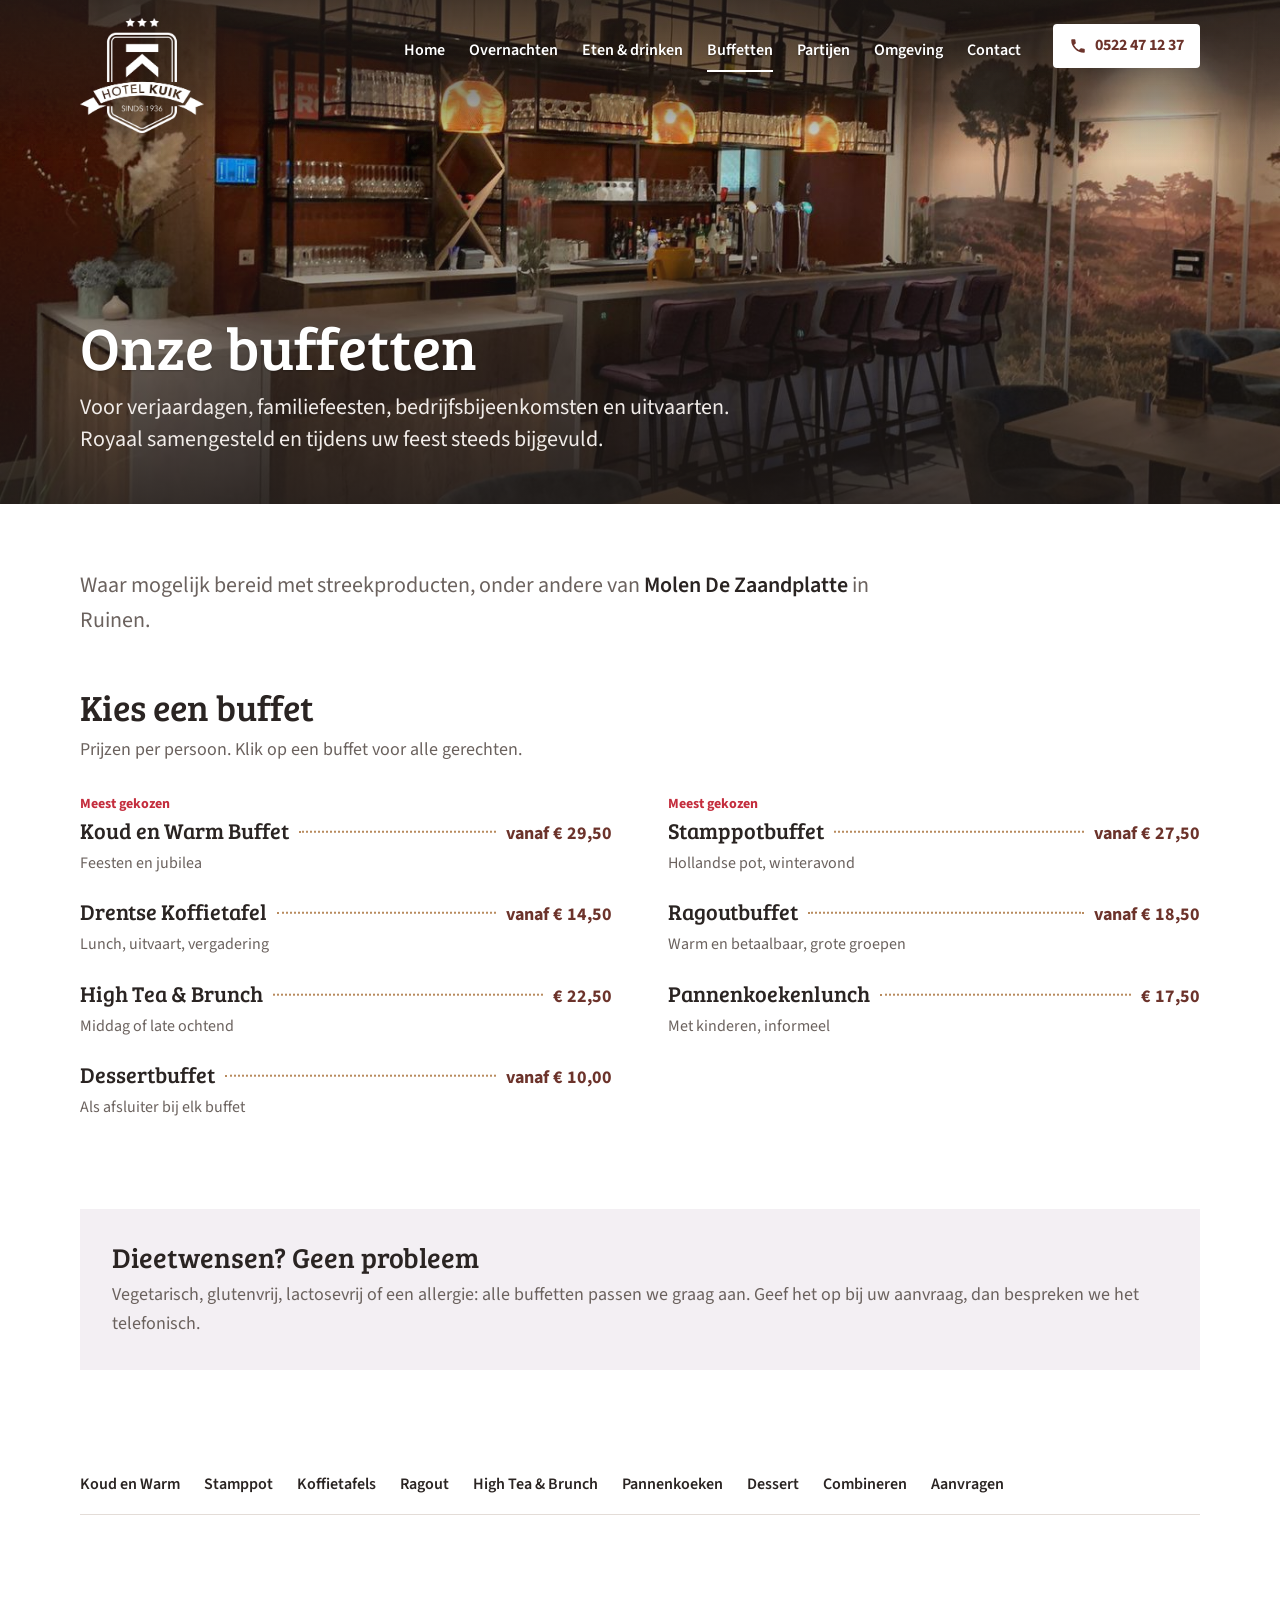
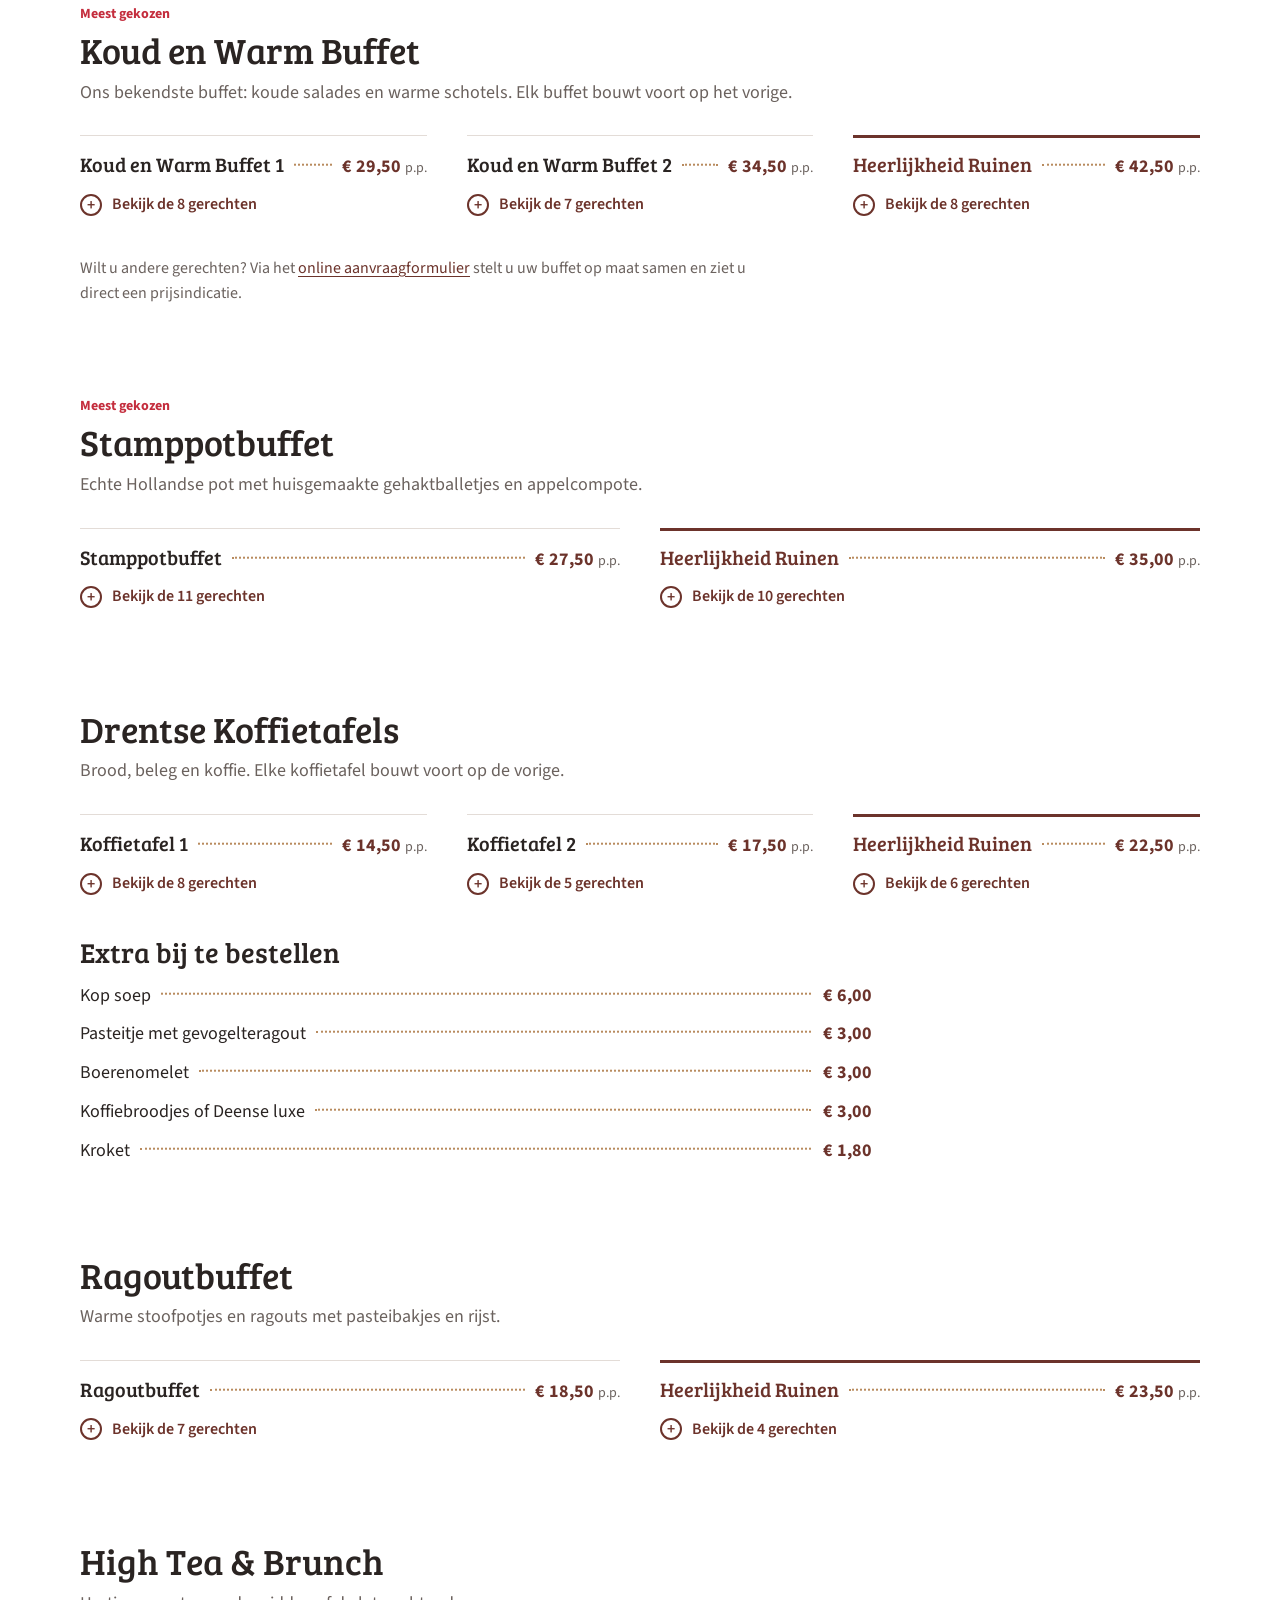
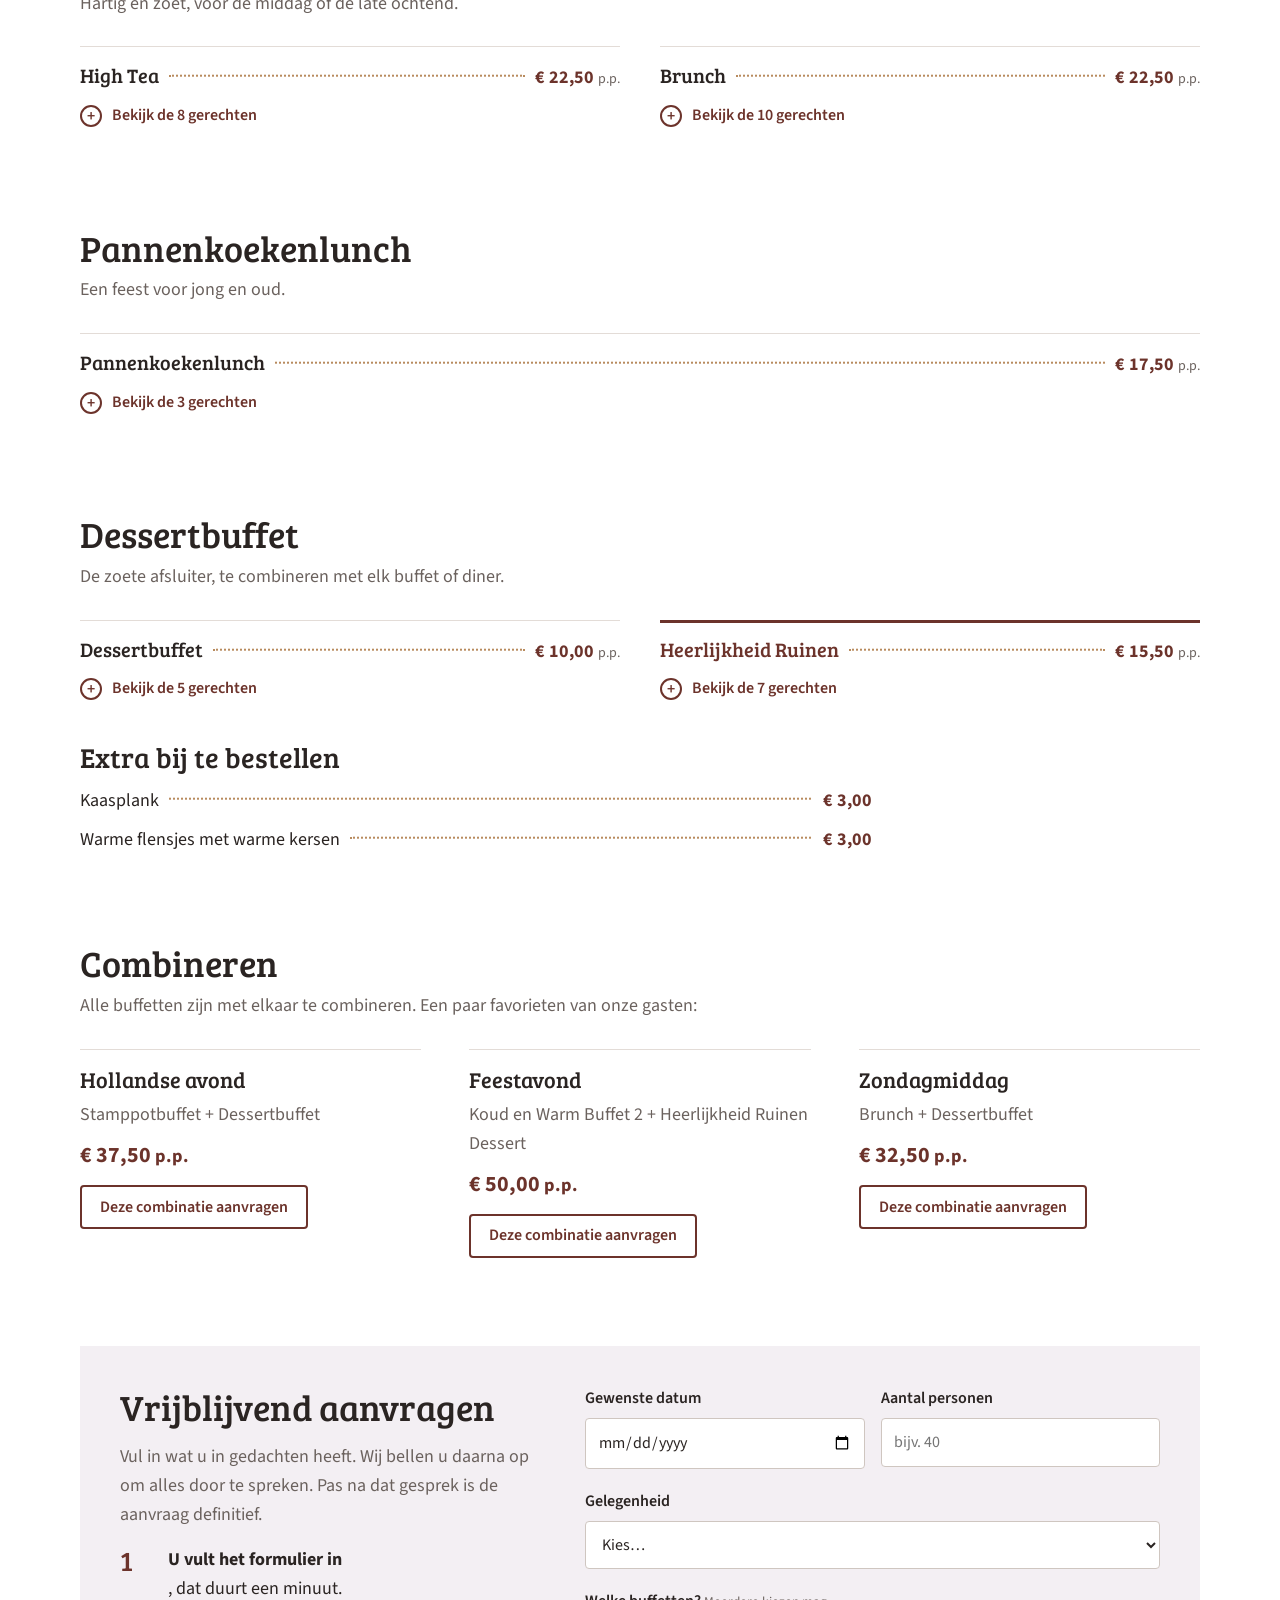
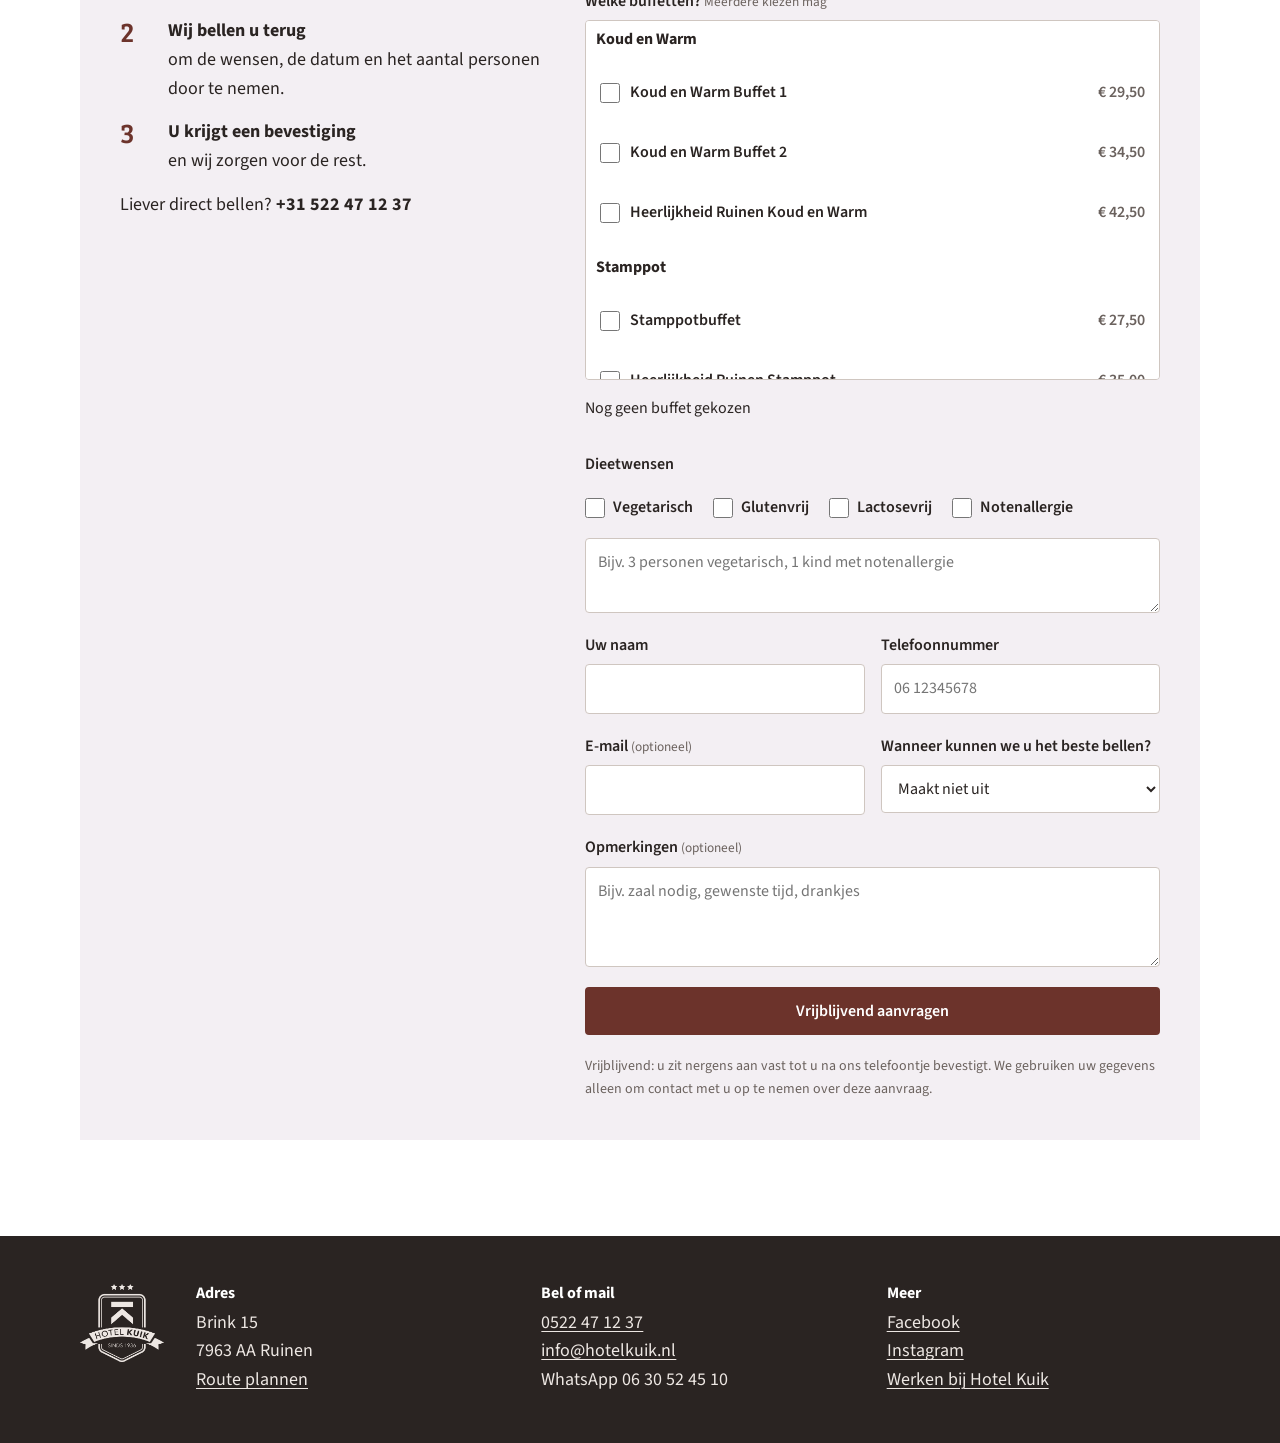
==== buffetten/index.html @ b6db39bc "Kop over de foto: groot wit logo, wit menu en duidelijke belknop Co-Authored-By: Claude Opus 5.5 <no" ====
<!doctype html>
<html lang="nl">
<head>
<meta charset="utf-8">
<meta name="viewport" content="width=device-width, initial-scale=1, viewport-fit=cover">
<title>Buffetten | Hotel Kuik Ruinen</title>
<meta name="description" content="Koud en warm buffet, stamppot, Drentse koffietafels, high tea en meer. Vrijblijvend aanvragen bij Hotel Kuik in Ruinen.">
<link rel="canonical" href="https://www.hotelkuik.nl/buffetten/">
<meta property="og:type" content="website">
<meta property="og:title" content="Buffetten | Hotel Kuik Ruinen">
<meta property="og:description" content="Koud en warm buffet, stamppot, Drentse koffietafels, high tea en meer. Vrijblijvend aanvragen bij Hotel Kuik in Ruinen.">
<meta property="og:url" content="https://www.hotelkuik.nl/buffetten/">
<meta property="og:image" content="https://www.hotelkuik.nl/assets/img/restaurant.jpg">
<link rel="icon" type="image/png" href="../assets/img/icoon.png">
<link rel="preload" href="../assets/fonts/source-sans-400.woff2" as="font" type="font/woff2" crossorigin>
<link rel="stylesheet" href="../assets/basis.css?v=6">
<link rel="stylesheet" href="../assets/site.css?v=6">
<script src="../assets/site.js?v=6" defer></script>
</head>
<body>
<header class="site"><div class="binnen">
  <a class="site-merk" href="../" aria-label="Hotel Kuik, naar de homepage"><span class="site-logo" role="img" aria-label="Hotel Kuik, sinds 1936"></span></a>
  <nav aria-label="Hoofdmenu"><a href="../">Home</a><a href="../overnachten/">Overnachten</a><a href="../eten-drinken/">Eten &amp; drinken</a><a href="../buffetten/" aria-current="page">Buffetten</a><a href="../partijen-vergaderen/">Partijen</a><a href="../omgeving/">Omgeving</a><a href="../contact/">Contact</a></nav>
  <a class="site-tel" href="tel:+31522471237" aria-label="Bel ons: 0522 47 12 37"><svg viewBox="0 0 24 24" aria-hidden="true"><path d="M6.6 10.8a15.2 15.2 0 0 0 6.6 6.6l2.2-2.2c.3-.3.7-.4 1-.2 1.1.4 2.3.6 3.6.6.6 0 1 .4 1 1V20c0 .6-.4 1-1 1A17 17 0 0 1 3 4c0-.6.4-1 1-1h3.5c.6 0 1 .4 1 1 0 1.3.2 2.5.6 3.6.1.3 0 .7-.2 1z"/></svg><span class="nr">0522 47 12 37</span></a>
</div></header>
<main>
<section class="held"><img class="held-media" src="../assets/img/bar.jpg" alt="De bar en zaal met koperen lampen en heidebehang" width="1400" height="1050" style="object-position:center 55%" fetchpriority="high"><div class="binnen held-tekst"><h1>Onze buffetten</h1><p>Voor verjaardagen, familiefeesten, bedrijfsbijeenkomsten en uitvaarten. Royaal samengesteld en tijdens uw feest steeds bijgevuld.</p></div></section>
<div class="binnen pagina">
<p class="vooraf">Waar mogelijk bereid met streekproducten, onder andere van <b>Molen De Zaandplatte</b> in Ruinen.</p><section class="soort" aria-labelledby="kies"><div class="soort-head"><h2 id="kies">Kies een buffet</h2><p>Prijzen per persoon. Klik op een buffet voor alle gerechten.</p></div><ul class="prijslijst twee"><li><a class="regel" href="#koud-warm"><span class="regel-tag">Meest gekozen</span><span class="regel-naam">Koud en Warm Buffet</span><span class="regel-stip"></span><span class="regel-prijs">vanaf € 29,50</span><span class="regel-oms">Feesten en jubilea</span></a></li><li><a class="regel" href="#stamppot"><span class="regel-tag">Meest gekozen</span><span class="regel-naam">Stamppotbuffet</span><span class="regel-stip"></span><span class="regel-prijs">vanaf € 27,50</span><span class="regel-oms">Hollandse pot, winteravond</span></a></li><li><a class="regel" href="#koffietafels"><span class="regel-naam">Drentse Koffietafel</span><span class="regel-stip"></span><span class="regel-prijs">vanaf € 14,50</span><span class="regel-oms">Lunch, uitvaart, vergadering</span></a></li><li><a class="regel" href="#ragout"><span class="regel-naam">Ragoutbuffet</span><span class="regel-stip"></span><span class="regel-prijs">vanaf € 18,50</span><span class="regel-oms">Warm en betaalbaar, grote groepen</span></a></li><li><a class="regel" href="#hightea"><span class="regel-naam">High Tea &amp; Brunch</span><span class="regel-stip"></span><span class="regel-prijs">€ 22,50</span><span class="regel-oms">Middag of late ochtend</span></a></li><li><a class="regel" href="#pannenkoeken"><span class="regel-naam">Pannenkoekenlunch</span><span class="regel-stip"></span><span class="regel-prijs">€ 17,50</span><span class="regel-oms">Met kinderen, informeel</span></a></li><li><a class="regel" href="#dessert"><span class="regel-naam">Dessertbuffet</span><span class="regel-stip"></span><span class="regel-prijs">vanaf € 10,00</span><span class="regel-oms">Als afsluiter bij elk buffet</span></a></li></ul></section>

  <aside class="dieet" aria-labelledby="dieet-t">
    <div><h2 id="dieet-t">Dieetwensen? Geen probleem</h2><p>Vegetarisch, glutenvrij, lactosevrij of een allergie: alle buffetten passen we graag aan. Geef het op bij uw aanvraag, dan bespreken we het telefonisch.</p></div>
  </aside>

  <nav class="balk" aria-label="Buffetsoorten">
    <ul>
      <li><a href="#koud-warm">Koud en Warm</a></li>
      <li><a href="#stamppot">Stamppot</a></li>
      <li><a href="#koffietafels">Koffietafels</a></li>
      <li><a href="#ragout">Ragout</a></li>
      <li><a href="#hightea">High Tea &amp; Brunch</a></li>
      <li><a href="#pannenkoeken">Pannenkoeken</a></li>
      <li><a href="#dessert">Dessert</a></li>
      <li><a href="#combinaties">Combineren</a></li>
      <li><a href="#aanvragen">Aanvragen</a></li>
    </ul>
  </nav>

  <section class="soort" id="koud-warm">
    <div class="soort-head"><div class="titel"><h2>Koud en Warm Buffet</h2><span class="populair-label">Meest gekozen</span></div><p>Ons bekendste buffet: koude salades en warme schotels. Elk buffet bouwt voort op het vorige.</p></div>
    <div class="varianten">
      <article class="kaart">
        <div class="prijsband"><h3>Koud en Warm Buffet 1</h3><div class="prijs">€ 29,50<small>p.p.</small></div></div>
        <details class="inhoud"><summary><span>Bekijk de 8 gerechten</span></summary><div class="lijst">
          <div class="groep"><span>Koud</span><ul><li>Huzarensalade met gevuld ei, tomaat, komkommer en garnituren</li><li>Gemengde salade met tomaat en komkommer</li><li>Stokbrood met kruiden- en roomboter</li></ul></div>
          <div class="groep"><span>Warm</span><ul><li>Boontjes met uitgebakken spekjes</li><li>Getrancheerde beenham met honing-mosterdsaus</li><li>Aardappels in room, gegratineerd met kaas</li><li>Gebraden kippendij met pindasaus en kroepoek</li><li>Frites</li></ul></div>
        </div></details>
      </article>
      <article class="kaart">
        <div class="prijsband"><h3>Koud en Warm Buffet 2</h3><div class="prijs">€ 34,50<small>p.p.</small></div></div>
        <details class="inhoud"><summary><span>Bekijk de 7 gerechten</span></summary><div class="lijst"><span class="plus">Buffet 1 +</span>
          <div class="groep"><span>Koud</span><ul><li>Zalmsalade met gerookte zalm</li><li>Ardennerham met galia- en watermeloen</li><li>Pastasalade met gerookte kip</li></ul></div>
          <div class="groep"><span>Warm</span><ul><li>Nasi: rijst met ui, paprika, ketjap en oosterse specerijen</li><li>Gemarineerde varkensribbetjes</li><li>Broccoliroosjes met hollandaisesaus</li><li>Varkenshaasmedaillons in roomsaus</li></ul></div>
        </div></details>
      </article>
      <article class="kaart top">
        <div class="prijsband"><h3>Heerlijkheid Ruinen</h3><div class="prijs">€ 42,50<small>p.p.</small></div></div>
        <details class="inhoud"><summary><span>Bekijk de 8 gerechten</span></summary><div class="lijst"><span class="plus">Buffet 1 en 2 +</span>
          <div class="groep"><span>Koud</span><ul><li>Carpaccio met truffelmayonaise, rucola, nootjes en Grana Padano</li><li>Haring met gesnipperde uitjes</li><li>Aardappelsalade met verse bieslook</li><li>Diverse soorten gerookte vis</li></ul></div>
          <div class="groep"><span>Warm</span><ul><li>Gegratineerd witlof met ham en kaas</li><li>Zeevruchten in beurre blanc</li><li>Pulled pork met barbecuesaus</li><li>Stoofpotje rundvlees met honing-tijmsaus</li></ul></div>
        </div></details>
      </article>
    </div>
    <p class="note">Wilt u andere gerechten? Via het <a href="https://form.jotform.com/253505300199049">online aanvraagformulier</a> stelt u uw buffet op maat samen en ziet u direct een prijsindicatie.</p>
  </section>

  <section class="soort" id="stamppot">
    <div class="soort-head"><div class="titel"><h2>Stamppotbuffet</h2><span class="populair-label">Meest gekozen</span></div><p>Echte Hollandse pot met huisgemaakte gehaktballetjes en appelcompote.</p></div>
    <div class="varianten">
      <article class="kaart">
        <div class="prijsband"><h3>Stamppotbuffet</h3><div class="prijs">€ 27,50<small>p.p.</small></div></div>
        <details class="inhoud"><summary><span>Bekijk de 11 gerechten</span></summary><div class="lijst"><ul><li>Boerenkoolstamppot</li><li>Zuurkoolstamppot</li><li>Hutspot van wortel, ui en aardappel</li><li>Uitgebakken spekjes</li><li>Gekookte verse worst en rookworst</li><li>Huisgemaakte gehaktballetjes</li><li>Gebakken speklapjes</li><li>Frisse gemengde salade</li><li>Huisgemaakte appelcompote</li><li>Grove en milde mosterd, piccalilly</li><li>Amsterdamse uitjes en augurk</li></ul></div></details>
      </article>
      <article class="kaart top">
        <div class="prijsband"><h3>Heerlijkheid Ruinen</h3><div class="prijs">€ 35,00<small>p.p.</small></div></div>
        <details class="inhoud"><summary><span>Bekijk de 10 gerechten</span></summary><div class="lijst"><span class="plus">Stamppotbuffet +</span>
          <div class="groep"><span>Vooraf</span><ul><li>Rozijnen op brandewijn</li></ul></div>
          <div class="groep"><span>Hoofdgerecht</span><ul><li>Stamppot rauwe andijvie</li><li>Bruine bonen met stroop</li><li>Hachee met rode kool en appeltjes</li><li>Aardappelpuree</li><li>Stoofperen</li></ul></div>
          <div class="groep"><span>Na</span><ul><li>Proemenkreuze</li><li>Warme griesmeel met bessensapsaus</li><li>Poffertjes met ijs</li><li>Gevulde warme flensjes</li></ul></div>
        </div></details>
      </article>
    </div>
  </section>

  <section class="soort" id="koffietafels">
    <div class="soort-head"><h2>Drentse Koffietafels</h2><p>Brood, beleg en koffie. Elke koffietafel bouwt voort op de vorige.</p></div>
    <div class="varianten">
      <article class="kaart">
        <div class="prijsband"><h3>Koffietafel 1</h3><div class="prijs">€ 14,50<small>p.p.</small></div></div>
        <details class="inhoud"><summary><span>Bekijk de 8 gerechten</span></summary><div class="lijst"><ul><li>Zachte witte- en tarwebolletjes</li><li>Wit- en tarwebrood</li><li>Beschuit</li><li>Goudse kaas</li><li>2 soorten vleeswaren</li><li>Honing, jam en hagelslag</li><li>Roomboter</li><li>Koffie, thee, melk of karnemelk</li></ul></div></details>
      </article>
      <article class="kaart">
        <div class="prijsband"><h3>Koffietafel 2</h3><div class="prijs">€ 17,50<small>p.p.</small></div></div>
        <details class="inhoud"><summary><span>Bekijk de 5 gerechten</span></summary><div class="lijst"><span class="plus">Koffietafel 1 +</span><ul><li>Soep van het huis</li><li>Suiker- en krentenbrood</li><li>Komijnekaas</li><li>1 soort vleeswaar extra</li><li>Crackers</li></ul></div></details>
      </article>
      <article class="kaart top">
        <div class="prijsband"><h3>Heerlijkheid Ruinen</h3><div class="prijs">€ 22,50<small>p.p.</small></div></div>
        <details class="inhoud"><summary><span>Bekijk de 6 gerechten</span></summary><div class="lijst"><span class="plus">Koffietafel 1 en 2 +</span><ul><li>Pasteitje met champignonragout</li><li>Maïs-, dubbelgrof- en waldkornbrood</li><li>Huzarensalade</li><li>Roggebrood</li><li>Fruitsalade</li><li>1 soort vleeswaar extra</li></ul></div></details>
      </article>
    </div>
    <div class="extra"><h3>Extra bij te bestellen</h3><dl><dt>Kop soep</dt><dd>€ 6,00</dd><dt>Pasteitje met gevogelteragout</dt><dd>€ 3,00</dd><dt>Boerenomelet</dt><dd>€ 3,00</dd><dt>Koffiebroodjes of Deense luxe</dt><dd>€ 3,00</dd><dt>Kroket</dt><dd>€ 1,80</dd></dl></div>
  </section>

  <section class="soort" id="ragout">
    <div class="soort-head"><h2>Ragoutbuffet</h2><p>Warme stoofpotjes en ragouts met pasteibakjes en rijst.</p></div>
    <div class="varianten">
      <article class="kaart">
        <div class="prijsband"><h3>Ragoutbuffet</h3><div class="prijs">€ 18,50<small>p.p.</small></div></div>
        <details class="inhoud"><summary><span>Bekijk de 7 gerechten</span></summary><div class="lijst"><ul><li>Gemengde salade</li><li>Stokbrood met kruiden- en roomboter</li><li>Stoofpotje rundvlees met roomsaus</li><li>Kip-kerrieragout</li><li>Paddenstoelenragout</li><li>Pasteibakjes</li><li>Gebakken rijst (nasi)</li></ul></div></details>
      </article>
      <article class="kaart top">
        <div class="prijsband"><h3>Heerlijkheid Ruinen</h3><div class="prijs">€ 23,50<small>p.p.</small></div></div>
        <details class="inhoud"><summary><span>Bekijk de 4 gerechten</span></summary><div class="lijst"><span class="plus">Ragoutbuffet +</span><ul><li>Huzarensalade met garnituren</li><li>Stoofschotel van rundvlees</li><li>Ragout van diverse vissoorten</li><li>Keuze uit pandanrijst of nasi</li></ul></div></details>
      </article>
    </div>
  </section>

  <section class="soort" id="hightea">
    <div class="soort-head"><h2>High Tea &amp; Brunch</h2><p>Hartig en zoet, voor de middag of de late ochtend.</p></div>
    <div class="varianten">
      <article class="kaart">
        <div class="prijsband"><h3>High Tea</h3><div class="prijs">€ 22,50<small>p.p.</small></div></div>
        <details class="inhoud"><summary><span>Bekijk de 8 gerechten</span></summary><div class="lijst"><ul><li>Diverse soorten thee</li><li>Sandwich gerookte zalm met mierikswortelcrème</li><li>Sandwich eiersalade en komkommer</li><li>Groentequiche</li><li>Bacon en gebakken ei met stokbrood</li><li>Scones met aardbeienjam en double cream</li><li>Bonbons, brownies en muffins</li><li>Koekjes en diverse soorten taart</li></ul></div></details>
      </article>
      <article class="kaart">
        <div class="prijsband"><h3>Brunch</h3><div class="prijs">€ 22,50<small>p.p.</small></div></div>
        <details class="inhoud"><summary><span>Bekijk de 10 gerechten</span></summary><div class="lijst"><ul><li>Runer soep: groentesoep met balletjes</li><li>Tonijnsalade</li><li>Eiersalade met bieslook</li><li>Meloen met Ardennerham</li><li>Kaasplank met stokbrood, selderij en noten</li><li>Vegetarische quiche</li><li>Witlofsalade met perendressing</li><li>Ciabatta met tomatentapenade</li><li>Flensjes met geflambeerde kersen</li><li>Vruchtentaart</li></ul></div></details>
      </article>
    </div>
  </section>

  <section class="soort" id="pannenkoeken">
    <div class="soort-head"><h2>Pannenkoekenlunch</h2><p>Een feest voor jong en oud.</p></div>
    <div class="varianten">
      <article class="kaart">
        <div class="prijsband"><h3>Pannenkoekenlunch</h3><div class="prijs">€ 17,50<small>p.p.</small></div></div>
        <details class="inhoud"><summary><span>Bekijk de 3 gerechten</span></summary><div class="lijst"><ul><li>Kop soep van het huis</li><li>6 dunne flensjes met roomboter, jam, bruine suiker en stroop</li><li>Coupe ijs met vruchtjes, saus en slagroom</li></ul></div></details>
      </article>
    </div>
  </section>

  <section class="soort" id="dessert">
    <div class="soort-head"><h2>Dessertbuffet</h2><p>De zoete afsluiter, te combineren met elk buffet of diner.</p></div>
    <div class="varianten">
      <article class="kaart">
        <div class="prijsband"><h3>Dessertbuffet</h3><div class="prijs">€ 10,00<small>p.p.</small></div></div>
        <details class="inhoud"><summary><span>Bekijk de 5 gerechten</span></summary><div class="lijst"><ul><li>Diverse soorten bavarois</li><li>2 soorten ijs</li><li>Chocolademousse</li><li>Verse fruitsalade</li><li>Warme chocoladesaus</li></ul></div></details>
      </article>
      <article class="kaart top">
        <div class="prijsband"><h3>Heerlijkheid Ruinen</h3><div class="prijs">€ 15,50<small>p.p.</small></div></div>
        <details class="inhoud"><summary><span>Bekijk de 7 gerechten</span></summary><div class="lijst"><span class="plus">Dessertbuffet +</span><ul><li>Extra soorten bavarois</li><li>1 soort ijs extra</li><li>Wittechocolademousse</li><li>Vruchtentaartjes</li><li>Brownie met karamelsaus</li><li>Tiramisu</li><li>Crème vanille</li></ul></div></details>
      </article>
    </div>
    <div class="extra"><h3>Extra bij te bestellen</h3><dl><dt>Kaasplank</dt><dd>€ 3,00</dd><dt>Warme flensjes met warme kersen</dt><dd>€ 3,00</dd></dl></div>
  </section>

  <section class="soort" id="combinaties">
    <div class="soort-head"><h2>Combineren</h2><p>Alle buffetten zijn met elkaar te combineren. Een paar favorieten van onze gasten:</p></div>
    <div class="combis"><article class="combi"><h3>Hollandse avond</h3><p>Stamppotbuffet + Dessertbuffet</p><div class="combi-prijs">€ 37,50 <small>p.p.</small></div><a class="kies-knop" href="#aanvragen" data-kies="st d">Deze combinatie aanvragen</a></article><article class="combi"><h3>Feestavond</h3><p>Koud en Warm Buffet 2 + Heerlijkheid Ruinen Dessert</p><div class="combi-prijs">€ 50,00 <small>p.p.</small></div><a class="kies-knop" href="#aanvragen" data-kies="kw2 dr">Deze combinatie aanvragen</a></article><article class="combi"><h3>Zondagmiddag</h3><p>Brunch + Dessertbuffet</p><div class="combi-prijs">€ 32,50 <small>p.p.</small></div><a class="kies-knop" href="#aanvragen" data-kies="br d">Deze combinatie aanvragen</a></article></div>
  </section>

  <section class="aanvraag-blok soort" id="aanvragen" aria-labelledby="aanvr">
    <div class="aanvraag-kop">
      <h2 id="aanvr">Vrijblijvend aanvragen</h2>
      <p>Vul in wat u in gedachten heeft. Wij bellen u daarna op om alles door te spreken. Pas na dat gesprek is de aanvraag definitief.</p>
      <ol class="stappen"><li><span><b>U vult het formulier in</b>, dat duurt een minuut.</span></li><li><span><b>Wij bellen u terug</b> om de wensen, de datum en het aantal personen door te nemen.</span></li><li><span><b>U krijgt een bevestiging</b> en wij zorgen voor de rest.</span></li></ol>
      <p class="contact">Liever direct bellen? <span>+31 522 47 12 37</span></p>
    </div>

    <form id="aanvraag-form" class="formulier" action="../verstuur.php" method="post" novalidate>
      <div class="hp" aria-hidden="true"><label for="f-website">Laat dit veld leeg</label><input type="text" id="f-website" name="website" tabindex="-1" autocomplete="off"></div>
      <div class="veld-rij">
        <div class="veld"><label for="f-datum">Gewenste datum</label><input type="date" id="f-datum" name="datum" required></div>
        <div class="veld"><label for="f-personen">Aantal personen</label><input type="number" id="f-personen" name="personen" min="1" max="500" inputmode="numeric" placeholder="bijv. 40" required></div>
      </div>
      <div class="veld"><label for="f-gelegenheid">Gelegenheid</label>
        <select id="f-gelegenheid" name="gelegenheid"><option value="">Kies…</option><option>Verjaardag</option><option>Familiefeest</option><option>Jubileum</option><option>Bedrijfsbijeenkomst</option><option>Uitvaart</option><option>Anders</option></select></div>

      <div class="veld"><span class="label">Welke buffetten? <small>Meerdere kiezen mag</small></span>
        <div class="opties"><fieldset class="optgroep"><legend>Koud en Warm</legend><label class="opt"><input type="checkbox" name="buffet" id="b-kw1" value="kw1" data-prijs="29.5" data-naam="Koud en Warm Buffet 1"><span class="opt-naam">Koud en Warm Buffet 1</span><span class="opt-prijs">€ 29,50</span></label><label class="opt"><input type="checkbox" name="buffet" id="b-kw2" value="kw2" data-prijs="34.5" data-naam="Koud en Warm Buffet 2"><span class="opt-naam">Koud en Warm Buffet 2</span><span class="opt-prijs">€ 34,50</span></label><label class="opt"><input type="checkbox" name="buffet" id="b-kwr" value="kwr" data-prijs="42.5" data-naam="Heerlijkheid Ruinen Koud en Warm"><span class="opt-naam">Heerlijkheid Ruinen Koud en Warm</span><span class="opt-prijs">€ 42,50</span></label></fieldset><fieldset class="optgroep"><legend>Stamppot</legend><label class="opt"><input type="checkbox" name="buffet" id="b-st" value="st" data-prijs="27.5" data-naam="Stamppotbuffet"><span class="opt-naam">Stamppotbuffet</span><span class="opt-prijs">€ 27,50</span></label><label class="opt"><input type="checkbox" name="buffet" id="b-str" value="str" data-prijs="35.0" data-naam="Heerlijkheid Ruinen Stamppot"><span class="opt-naam">Heerlijkheid Ruinen Stamppot</span><span class="opt-prijs">€ 35,00</span></label></fieldset><fieldset class="optgroep"><legend>Koffietafels</legend><label class="opt"><input type="checkbox" name="buffet" id="b-k1" value="k1" data-prijs="14.5" data-naam="Koffietafel 1"><span class="opt-naam">Koffietafel 1</span><span class="opt-prijs">€ 14,50</span></label><label class="opt"><input type="checkbox" name="buffet" id="b-k2" value="k2" data-prijs="17.5" data-naam="Koffietafel 2"><span class="opt-naam">Koffietafel 2</span><span class="opt-prijs">€ 17,50</span></label><label class="opt"><input type="checkbox" name="buffet" id="b-kr" value="kr" data-prijs="22.5" data-naam="Heerlijkheid Ruinen Koffietafel"><span class="opt-naam">Heerlijkheid Ruinen Koffietafel</span><span class="opt-prijs">€ 22,50</span></label></fieldset><fieldset class="optgroep"><legend>Ragout</legend><label class="opt"><input type="checkbox" name="buffet" id="b-r" value="r" data-prijs="18.5" data-naam="Ragoutbuffet"><span class="opt-naam">Ragoutbuffet</span><span class="opt-prijs">€ 18,50</span></label><label class="opt"><input type="checkbox" name="buffet" id="b-rr" value="rr" data-prijs="23.5" data-naam="Heerlijkheid Ruinen Ragout"><span class="opt-naam">Heerlijkheid Ruinen Ragout</span><span class="opt-prijs">€ 23,50</span></label></fieldset><fieldset class="optgroep"><legend>High Tea & Brunch</legend><label class="opt"><input type="checkbox" name="buffet" id="b-ht" value="ht" data-prijs="22.5" data-naam="High Tea"><span class="opt-naam">High Tea</span><span class="opt-prijs">€ 22,50</span></label><label class="opt"><input type="checkbox" name="buffet" id="b-br" value="br" data-prijs="22.5" data-naam="Brunch"><span class="opt-naam">Brunch</span><span class="opt-prijs">€ 22,50</span></label></fieldset><fieldset class="optgroep"><legend>Pannenkoeken</legend><label class="opt"><input type="checkbox" name="buffet" id="b-p" value="p" data-prijs="17.5" data-naam="Pannenkoekenlunch"><span class="opt-naam">Pannenkoekenlunch</span><span class="opt-prijs">€ 17,50</span></label></fieldset><fieldset class="optgroep"><legend>Dessert</legend><label class="opt"><input type="checkbox" name="buffet" id="b-d" value="d" data-prijs="10.0" data-naam="Dessertbuffet"><span class="opt-naam">Dessertbuffet</span><span class="opt-prijs">€ 10,00</span></label><label class="opt"><input type="checkbox" name="buffet" id="b-dr" value="dr" data-prijs="15.5" data-naam="Heerlijkheid Ruinen Dessert"><span class="opt-naam">Heerlijkheid Ruinen Dessert</span><span class="opt-prijs">€ 15,50</span></label></fieldset></div>
        <div class="totaal" id="f-totaal" aria-live="polite">Nog geen buffet gekozen</div>
      </div>

      <div class="veld"><span class="label">Dieetwensen</span>
        <div class="chips">
          <label class="chip"><input type="checkbox" name="dieet" id="d-veg" value="Vegetarisch"><span>Vegetarisch</span></label>
          <label class="chip"><input type="checkbox" name="dieet" id="d-glu" value="Glutenvrij"><span>Glutenvrij</span></label>
          <label class="chip"><input type="checkbox" name="dieet" id="d-lac" value="Lactosevrij"><span>Lactosevrij</span></label>
          <label class="chip"><input type="checkbox" name="dieet" id="d-noot" value="Notenallergie"><span>Notenallergie</span></label>
        </div>
        <textarea id="f-dieet" name="dieetToelichting" rows="2" placeholder="Bijv. 3 personen vegetarisch, 1 kind met notenallergie"></textarea>
      </div>

      <div class="veld-rij">
        <div class="veld"><label for="f-naam">Uw naam</label><input type="text" id="f-naam" name="naam" autocomplete="name" required></div>
        <div class="veld"><label for="f-tel">Telefoonnummer</label><input type="tel" id="f-tel" name="telefoon" autocomplete="tel" placeholder="06 12345678" required></div>
      </div>
      <div class="veld-rij">
        <div class="veld"><label for="f-mail">E-mail <small>(optioneel)</small></label><input type="email" id="f-mail" name="email" autocomplete="email"></div>
        <div class="veld"><label for="f-bel">Wanneer kunnen we u het beste bellen?</label>
          <select id="f-bel" name="belmoment"><option>Maakt niet uit</option><option>Ochtend</option><option>Middag</option><option>Avond</option></select></div>
      </div>
      <div class="veld"><label for="f-opm">Opmerkingen <small>(optioneel)</small></label><textarea id="f-opm" name="opmerkingen" rows="3" placeholder="Bijv. zaal nodig, gewenste tijd, drankjes"></textarea></div>

      <p class="fout" id="f-fout" role="alert" hidden></p>
      <button type="submit" class="verstuur" id="f-verstuur">Vrijblijvend aanvragen</button>
      <p class="klein">Vrijblijvend: u zit nergens aan vast tot u na ons telefoontje bevestigt. We gebruiken uw gegevens alleen om contact met u op te nemen over deze aanvraag.</p>
    </form>

    <div class="bedankt" id="f-bedankt" hidden tabindex="-1">
      <h3>Bedankt, uw aanvraag is binnen</h3>
      <p id="f-samenvatting"></p>
      <p>Wij bellen u zo snel mogelijk op om alles door te spreken.</p>
      <button type="button" class="kies-knop" id="f-nieuw">Nog een aanvraag doen</button>
    </div>
  </section>
</div>
</main>
<footer class="voet"><div class="binnen">
  <span class="site-logo" role="img" aria-label="Hotel Kuik"></span>
  <div><h2>Adres</h2><p>Brink 15<br>7963 AA Ruinen<br><a href="https://www.google.com/maps/search/?api=1&amp;query=Hotel+Kuik+Brink+15+Ruinen">Route plannen</a></p></div>
  <div><h2>Bel of mail</h2><p><a href="tel:+31522471237">0522 47 12 37</a><br><a href="mailto:info@hotelkuik.nl">info@hotelkuik.nl</a><br>WhatsApp 06 30 52 45 10</p></div>
  <div><h2>Meer</h2><p><a href="https://www.facebook.com/HotelKuikRuinen/">Facebook</a><br><a href="https://instagram.com/hotelkuik/">Instagram</a><br><a href="../contact/#vacatures">Werken bij Hotel Kuik</a></p></div>
</div></footer>
</body>
</html>
---- assets/basis.css ----
/* Hotel Kuik · basis volgens DESIGN.md (tokens en onderdelen) */
@font-face{font-family:'Bree Serif';src:url(fonts/bree-serif-400.woff2) format('woff2');font-weight:400;font-display:swap}
@font-face{font-family:'Source Sans 3';src:url(fonts/source-sans-400.woff2) format('woff2');font-weight:400;font-display:swap}
@font-face{font-family:'Source Sans 3';src:url(fonts/source-sans-600.woff2) format('woff2');font-weight:600;font-display:swap}
@font-face{font-family:'Source Sans 3';src:url(fonts/source-sans-700.woff2) format('woff2');font-weight:700;font-display:swap}

:root{
  --inkt:#2A2422; --grijs:#6B625E; --lijn:#E3DCD7; --wit:#FFFFFF; --heide:#F3EFF3;
  --oxide:#6C332B; --oxide-donker:#55271F; --rood:#C42D3D; --eiken:#B88B5E; --fout:#B3261E; --goed:#2E6B3F;
  --kop:'Bree Serif',Georgia,'Times New Roman',serif;
  --tekst:'Source Sans 3','Segoe UI',system-ui,-apple-system,sans-serif;
  --t-xs:.875rem; --t-s:1rem; --t-m:1.125rem; --t-l:1.375rem; --t-xl:1.75rem; --t-2xl:2.25rem; --t-3xl:clamp(2.5rem,6vw,3.75rem);
  --breed:1120px;
  --goot:max(16px,env(safe-area-inset-left,0px));
  color-scheme:light;
}
@media (min-width:600px){:root{--goot:max(20px,env(safe-area-inset-left,0px))}}

*,*::before,*::after{box-sizing:border-box}
html{-webkit-text-size-adjust:100%}
body{margin:0;background:var(--wit);color:var(--inkt);font-family:var(--tekst);font-size:var(--t-m);line-height:1.6}
img{max-width:100%;height:auto;display:block}
[hidden]{display:none!important}
h1,h2,h3{font-family:var(--kop);font-weight:400;margin:0;text-wrap:balance}
h1{font-size:var(--t-3xl);line-height:1.05}
h2{font-size:var(--t-2xl);line-height:1.15}
h3{font-size:var(--t-xl);line-height:1.25}
p{margin:0}
a{color:var(--oxide);text-underline-offset:3px;text-decoration-thickness:1px}
a:hover{text-decoration-thickness:2px}
:focus-visible{outline:3px solid var(--rood);outline-offset:2px}

.binnen{max-width:calc(var(--breed) + 2*var(--goot));margin-inline:auto;padding-inline:var(--goot)}
.intro{font-size:var(--t-l);line-height:1.45;color:var(--grijs);max-width:38em}
.klein{font-size:var(--t-xs);color:var(--grijs)}

/* knoppen */
.knop{display:inline-flex;align-items:center;justify-content:center;min-height:48px;padding:10px 22px;border-radius:4px;
  font:600 var(--t-s)/1.2 var(--tekst);text-decoration:none;border:2px solid var(--oxide);background:var(--oxide);color:var(--wit);cursor:pointer}
.knop:hover{background:var(--oxide-donker);border-color:var(--oxide-donker);color:var(--wit)}
.knop.secundair{background:var(--wit);color:var(--oxide)}
.knop.secundair:hover{background:var(--heide)}

/* prijsregel: het kenmerk van de site */
.prijslijst{list-style:none;margin:0;padding:0;display:flex;flex-direction:column;gap:18px}
.regel{display:grid;grid-template-columns:auto 1fr auto;align-items:baseline;column-gap:10px;color:inherit;text-decoration:none}
.regel-naam{font-family:var(--kop);font-size:1.375rem;line-height:1.25}
.regel-stip{border-bottom:2px dotted var(--eiken);transform:translateY(-.35em);min-width:24px}
.regel-prijs{font-weight:700;color:var(--oxide);font-variant-numeric:tabular-nums;white-space:nowrap}
.regel-oms{grid-column:1/-1;color:var(--grijs);font-size:var(--t-s);margin-top:2px}
.regel-tag{grid-column:1/-1;font-size:var(--t-xs);font-weight:700;color:var(--rood);margin-bottom:2px}
a.regel:hover .regel-naam{color:var(--oxide);text-decoration:underline;text-decoration-thickness:1px;text-underline-offset:4px}

/* boekbalk */
.boekbalk{background:var(--heide);padding:24px;display:flex;flex-direction:column;gap:16px}
.boekbalk h2{font-size:var(--t-xl)}
.boekbalk-velden{display:grid;grid-template-columns:1fr 1fr auto auto minmax(180px,1.2fr);gap:12px;align-items:end}
.veld{display:flex;flex-direction:column;gap:6px;min-width:0}
.veld label,.veld .label{font-weight:600;font-size:var(--t-s)}
.veld input{font:inherit;font-size:var(--t-s);min-height:48px;padding:10px 12px;border:1px solid #CFC6C0;border-radius:4px;background:var(--wit);color:var(--inkt);width:100%}
.stepper{display:flex;align-items:center;min-height:48px;border:1px solid #CFC6C0;border-radius:4px;background:var(--wit)}
.stepper button{font:700 1.25rem/1 var(--tekst);width:44px;height:46px;border:0;background:none;color:var(--oxide);cursor:pointer}
.stepper button:disabled{color:var(--lijn);cursor:default}
.stepper output{min-width:28px;text-align:center;font-weight:700}
.boekbalk-info{font-size:var(--t-s);color:var(--grijs)}
@media (max-width:860px){.boekbalk-velden{grid-template-columns:1fr 1fr}.boekbalk-velden .knop{grid-column:1/-1}}

/* voet */
.voet{background:var(--inkt);color:#EDE7E3;margin-top:96px}
.voet .binnen{display:grid;grid-template-columns:auto repeat(3,minmax(0,1fr));gap:32px;padding-block:48px}
.voet h2{font-family:var(--tekst);font-weight:700;font-size:var(--t-s);color:var(--wit);margin-bottom:6px}
.voet a{color:#EDE7E3}
.voet .site-logo{background:#EDE7E3;width:84px}
@media (max-width:760px){.voet .binnen{grid-template-columns:1fr 1fr}.voet .binnen>:first-child{grid-column:1/-1}}

@media (prefers-reduced-motion:reduce){*{scroll-behavior:auto!important;transition:none!important}}

/* ---------- kop: ligt over de grote foto, logo en menu in wit ---------- */
body{position:relative}
.site{position:absolute;top:0;left:0;right:0;z-index:20;color:var(--wit);
  background:linear-gradient(to bottom,rgba(32,26,24,.78) 0%,rgba(32,26,24,.45) 60%,rgba(32,26,24,0) 100%)}
.site .binnen{display:flex;align-items:flex-start;gap:16px 32px;padding-block:18px 28px}
.site-merk{display:block;line-height:0;flex:none}
.site-logo{display:block;width:72px;aspect-ratio:640/594;background:var(--inkt);
  -webkit-mask:url(img/logo.png) center/contain no-repeat;mask:url(img/logo.png) center/contain no-repeat}
.site .site-logo{width:124px;background:var(--wit);filter:drop-shadow(0 1px 3px rgba(0,0,0,.35))}
.site nav{display:flex;flex-wrap:wrap;gap:4px 24px;margin-left:auto;padding-top:14px}
.site nav a{color:var(--wit);text-decoration:none;font-weight:600;font-size:var(--t-s);padding-block:6px;border-bottom:2px solid transparent;text-shadow:0 1px 2px rgba(0,0,0,.4)}
.site nav a:hover{border-bottom-color:rgba(255,255,255,.6)}
.site nav a[aria-current=page]{border-bottom-color:var(--wit)}
.site-tel{display:inline-flex;align-items:center;gap:8px;flex:none;margin-top:6px;min-height:44px;padding:8px 16px;border-radius:4px;
  background:var(--wit);color:var(--oxide);font-weight:700;font-size:var(--t-s);text-decoration:none;white-space:nowrap;font-variant-numeric:tabular-nums}
.site-tel:hover{background:var(--heide);color:var(--oxide-donker)}
.site-tel svg{width:18px;height:18px;fill:currentColor;flex:none}
@media (max-width:1060px){
  .site .binnen{flex-wrap:wrap;align-items:center;padding-block:12px 20px}
  .site .site-logo{width:84px}
  .site-tel{margin:0 0 0 auto}
  .site nav{order:3;width:100%;margin-left:0;padding-top:0;flex-wrap:nowrap;overflow-x:auto;scrollbar-width:none;gap:22px}
  .site nav::-webkit-scrollbar{display:none}
  .site nav a{white-space:nowrap}
}
@media (max-width:380px){.site-tel .nr{display:none}.site-tel::after{content:"Bellen"}}
---- assets/site.css ----
/* Hotel Kuik · pagina-opmaak "Foto voorop" (bouwt op basis.css, zie DESIGN.md) */

/* ---------- grote foto bovenaan ---------- */
.held{position:relative;display:flex;align-items:flex-end;color:var(--wit);overflow:hidden;background:var(--inkt);min-height:min(56vh,520px)}
.held.home{min-height:min(80vh,720px)}
.held-media{position:absolute;inset:0;width:100%;height:100%;object-fit:cover}
.held::after{content:"";position:absolute;inset:0;background:linear-gradient(to top,rgba(32,26,24,.86) 0%,rgba(32,26,24,.4) 48%,rgba(32,26,24,.05) 75%)}
.held-tekst{position:relative;z-index:1;width:100%;display:flex;flex-direction:column;gap:14px;padding-block:96px 48px}
.held.home .held-tekst{padding-bottom:128px}
.held h1{max-width:14em;text-shadow:0 1px 2px rgba(0,0,0,.25)}
.held p{font-size:var(--t-l);line-height:1.45;max-width:32em;color:#F1ECE9}
.held-bijschrift{position:absolute;z-index:1;right:var(--goot);top:14px;font-size:var(--t-xs);color:#EDE7E3;background:rgba(32,26,24,.55);padding:3px 8px}
.held.zonder{min-height:0}
.held.zonder::after{display:none}
.held.zonder .held-tekst{padding-block:56px 48px}
@media (max-width:860px){
  .held::after{background:linear-gradient(to top,rgba(32,26,24,.9) 0%,rgba(32,26,24,.7) 60%,rgba(32,26,24,.45) 100%)}
  .held-tekst{padding-block:72px 36px}
  .held.home .held-tekst{padding-bottom:104px}
}
@media (prefers-reduced-motion:reduce){video.held-media{display:none}}

/* ---------- pagina ---------- */
.pagina{display:flex;flex-direction:column;gap:88px;padding-top:64px}
.boek-over{position:relative;z-index:2;margin-top:-80px}
.boek-over + .pagina{padding-top:80px}
.boekbalk.wit{background:var(--wit);border:1px solid var(--lijn);border-top:4px solid var(--oxide)}
.vooraf{font-size:var(--t-l);color:var(--grijs);max-width:38em;margin-bottom:-40px}
.vooraf b{color:var(--inkt);font-weight:600}
@media (max-width:860px){.pagina{gap:64px;padding-top:48px}}

/* sectiekop */
.soort{display:flex;flex-direction:column;gap:28px;scroll-margin-top:84px}
.soort-head{display:flex;flex-direction:column;gap:8px;max-width:44em}
.soort-head p{color:var(--grijs)}
.titel{display:flex;flex-direction:column-reverse;gap:4px}
.populair-label{font-size:var(--t-xs);font-weight:700;color:var(--rood)}
.note{color:var(--grijs);font-size:var(--t-s);max-width:44em}

/* foto + tekst naast elkaar (homepage) */
.strook{display:grid;grid-template-columns:minmax(0,1.1fr) minmax(0,1fr);gap:56px;align-items:center}
.strook.om>figure{order:2}
.strook figure{margin:0}
.strook img{aspect-ratio:4/3;object-fit:cover;width:100%}
.strook figcaption{margin-top:8px}
.strook .tekst{display:flex;flex-direction:column;gap:16px}
.strook .tekst .knop{align-self:flex-start;margin-top:8px}
@media (max-width:860px){.strook{grid-template-columns:1fr;gap:24px}.strook.om>figure{order:0}}

/* ---------- buffetvarianten als menukaart ---------- */
.varianten{display:grid;grid-template-columns:repeat(auto-fit,minmax(min(100%,320px),1fr));gap:24px 40px;align-items:start}
.kaart{border-top:1px solid var(--lijn);padding-top:16px;min-width:0}
.prijsband{display:flex;align-items:baseline;gap:10px}
.prijsband h3{font-size:1.25rem;line-height:1.25;white-space:nowrap}
@media (max-width:400px){.prijsband h3{white-space:normal}}
.prijsband::after{content:"";order:1;flex:1;min-width:20px;border-bottom:2px dotted var(--eiken);transform:translateY(-.35em)}
.prijsband .prijs{order:2;font-weight:700;color:var(--oxide);white-space:nowrap;font-variant-numeric:tabular-nums}
.prijs small{font-weight:400;font-size:var(--t-xs);color:var(--grijs);margin-left:4px}
.kaart.top{border-top:3px solid var(--oxide);padding-top:14px}
.kaart.top h3{color:var(--oxide)}
details.inhoud summary,.faq summary,.meer summary{list-style:none;cursor:pointer;display:flex;align-items:center;gap:10px;font-weight:600;font-size:var(--t-s);color:var(--oxide);padding-block:10px}
details.inhoud summary::-webkit-details-marker,.faq summary::-webkit-details-marker,.meer summary::-webkit-details-marker{display:none}
details.inhoud summary::before,.faq summary::before,.meer summary::before{content:"+";display:inline-grid;place-items:center;width:22px;height:22px;border:2px solid currentColor;border-radius:50%;font-size:1rem;line-height:1;flex:none}
details[open]>summary::before{content:"−"}
details.inhoud .lijst{display:flex;flex-direction:column;gap:14px;padding-bottom:8px}
.kaart ul,.voorz{margin:0;padding-left:1.1em;display:flex;flex-direction:column;gap:3px}
.kaart li::marker,.voorz li::marker{color:var(--eiken)}
.groep{display:flex;flex-direction:column;gap:4px}
.groep>span{font-weight:700;font-size:var(--t-s)}
.plus{font-style:italic;color:var(--grijs);font-size:var(--t-s)}

/* prijzen in een lijst (extra's, afhalen) */
.extra{max-width:44em}
.extra h3{font-size:var(--t-xl);margin-bottom:12px}
.extra dl{margin:0;display:grid;grid-template-columns:1fr auto;gap:10px 12px;align-items:baseline}
.extra dt{display:flex;align-items:baseline;gap:10px}
.extra dt::after{content:"";flex:1;min-width:20px;border-bottom:2px dotted var(--eiken);transform:translateY(-.35em)}
.extra dd{margin:0;font-weight:700;color:var(--oxide);white-space:nowrap;font-variant-numeric:tabular-nums}

/* subnavigatie op de buffetpagina */
.balk{position:sticky;top:0;z-index:5;background:var(--wit);border-bottom:1px solid var(--lijn);overflow-x:auto;scrollbar-width:none}
.balk::-webkit-scrollbar{display:none}
.balk ul{list-style:none;margin:0;padding:0;display:flex;gap:24px;white-space:nowrap}
.balk a{display:block;padding:14px 0;color:var(--inkt);text-decoration:none;font-weight:600;font-size:var(--t-s);border-bottom:2px solid transparent}
.balk a:hover{border-bottom-color:var(--oxide);color:var(--oxide)}

/* rustig vlak met tekst + lijst */
.dieet,.inbegrepen{background:var(--heide);padding:32px;display:grid;grid-template-columns:minmax(0,1fr) minmax(0,1fr);gap:16px 48px;align-items:start}
.dieet h2,.inbegrepen h2{font-size:var(--t-xl);margin-bottom:8px}
.dieet p{color:var(--grijs)}
.inbegrepen{grid-template-columns:1fr}
.inbegrepen .sectie-tekst{max-width:44em}
.dieet-tags,.inbegrepen ul{list-style:none;margin:0;padding:0;display:grid;grid-template-columns:repeat(auto-fill,minmax(min(100%,220px),1fr));gap:8px 24px}
.dieet-tags li,.inbegrepen li{display:flex;gap:10px;align-items:baseline}
.dieet-tags li::before,.inbegrepen li::before{content:"";flex:none;width:11px;height:6px;border-left:2px solid var(--oxide);border-bottom:2px solid var(--oxide);transform:rotate(-45deg) translateY(-3px)}
.dieet>.kies-knop{justify-self:start;align-self:center}
.diner-kop{display:flex;justify-content:space-between;align-items:baseline;gap:8px 24px;flex-wrap:wrap;margin-bottom:6px}
.diner-prijs{font-family:var(--kop);font-size:var(--t-2xl);color:var(--oxide);line-height:1}
.diner-prijs small{font-family:var(--tekst);font-size:var(--t-s);color:var(--grijs)}
.contact-groot{display:flex;flex-direction:column;gap:4px;font-weight:700;font-size:var(--t-l)}
@media (max-width:760px){.dieet{grid-template-columns:1fr;padding:24px}.inbegrepen{padding:24px}}

/* knoppen die nog de oude naam hebben */
.kies-knop{display:inline-flex;align-items:center;justify-content:center;min-height:44px;padding:8px 18px;border-radius:4px;border:2px solid var(--oxide);background:var(--wit);color:var(--oxide);font:600 var(--t-s)/1.2 var(--tekst);text-decoration:none;cursor:pointer}
.kies-knop:hover{background:var(--heide)}
.verstuur{display:inline-flex;align-items:center;justify-content:center;min-height:48px;padding:10px 22px;border-radius:4px;border:2px solid var(--oxide);background:var(--oxide);color:var(--wit);font:600 var(--t-s)/1.2 var(--tekst);text-decoration:none;cursor:pointer}
.verstuur:hover{background:var(--oxide-donker);border-color:var(--oxide-donker)}
.verstuur:disabled{opacity:.6;cursor:progress}

/* combinaties */
.combis{display:grid;grid-template-columns:repeat(auto-fit,minmax(min(100%,260px),1fr));gap:32px 48px}
.combi{display:flex;flex-direction:column;gap:8px;border-top:1px solid var(--lijn);padding-top:16px}
.combi h3{font-size:1.375rem}
.combi p{color:var(--grijs)}
.combi-prijs{font-weight:700;color:var(--oxide)!important;font-size:var(--t-l)}
.combi .kies-knop{align-self:flex-start;margin-top:4px}

/* kamers, keuzes, kaarten met tekst */
.kamers{display:grid;grid-template-columns:repeat(auto-fit,minmax(min(100%,280px),1fr));gap:32px 48px}
.kamer{border-top:1px solid var(--lijn);padding-top:16px;display:flex;flex-direction:column;gap:10px;min-width:0}
.kamer h3{font-size:1.375rem}
.kamer>p{color:var(--grijs)}
.kamer .kies-knop{align-self:flex-start;margin-top:auto}
.fotoduo{display:grid;grid-template-columns:repeat(auto-fit,minmax(min(100%,300px),1fr));gap:16px}
.fotoduo figure{margin:0}
.fotoduo img{aspect-ratio:16/10;object-fit:cover;width:100%}

/* seizoensarrangementen */
.seizoenen{display:grid;grid-template-columns:repeat(auto-fit,minmax(min(100%,230px),1fr));gap:32px}
.seizoen{display:flex;flex-direction:column;gap:8px;border-top:1px solid var(--lijn);padding-top:16px}
.seizoen.nu{border-top:3px solid var(--rood);padding-top:14px}
.seizoen-top{min-height:0}
.nu-tag{font-size:var(--t-xs);font-weight:700;color:var(--rood)}
.seizoen h3{font-size:1.375rem}
.periode{font-weight:600;font-size:var(--t-s)}
.seizoen>p:not(.periode):not(.seizoen-prijs){color:var(--grijs);font-size:var(--t-s)}
.seizoen-prijs{font-weight:700;color:var(--oxide);margin-top:auto;padding-top:4px}
.seizoen-prijs small{font-weight:400;color:var(--grijs);font-size:var(--t-xs)}
.seizoen .kies-knop{align-self:flex-start}

/* kerst */
.kerst{background:var(--oxide);color:var(--wit);display:grid;grid-template-columns:minmax(0,1.4fr) minmax(0,1fr);gap:24px 48px;align-items:center;padding:40px;scroll-margin-top:24px}
.kerst h2{color:var(--wit);font-size:clamp(2rem,4vw,2.75rem)}
.kerst-inhoud{display:flex;flex-direction:column;gap:14px}
.kerst-lead{color:#F2E4E1;font-size:var(--t-l);line-height:1.45}
.kerst-lijst{list-style:none;margin:0;padding:0;display:grid;grid-template-columns:repeat(auto-fill,minmax(min(100%,220px),1fr));gap:6px 20px;color:#F2E4E1}
.kerst-lijst li::before{content:"";display:inline-block;width:10px;height:6px;border-left:2px solid #F2E4E1;border-bottom:2px solid #F2E4E1;transform:rotate(-45deg) translateY(-3px);margin-right:10px}
.kerst-boek{display:flex;flex-direction:column;gap:10px}
.kerst-prijs{display:flex;flex-direction:column}
.kerst-prijs small{color:#F2E4E1;font-size:var(--t-s)}
.kerst-prijs b{font-family:var(--kop);font-weight:400;font-size:3rem;line-height:1.05}
.kerst-knop{display:flex;flex-direction:column;padding:12px 16px;border-radius:4px;background:var(--wit);color:var(--oxide);text-decoration:none;font-weight:700}
.kerst-knop small{font-weight:400;color:var(--grijs);font-size:var(--t-xs)}
.kerst-knop.alt{background:transparent;color:var(--wit);border:2px solid rgba(255,255,255,.6)}
.kerst-knop.alt small{color:#F2E4E1}
.kerst-anders{color:var(--wit);font-weight:600;font-size:var(--t-s)}
.kerst-anders:hover{color:var(--wit)}
@media (max-width:860px){.kerst{grid-template-columns:1fr;padding:28px 20px}}

/* boekbalk uit de oude opbouw */
.boeken{display:flex;flex-direction:column;gap:12px;scroll-margin-top:24px}
.boekbalk-kop p{color:var(--grijs);margin-top:4px}
.boek-knop{min-height:48px}

/* praktische gegevens */
.praktisch h2{margin-bottom:16px}
.praktisch dl{margin:0;display:grid;grid-template-columns:repeat(auto-fill,minmax(min(100%,300px),1fr));column-gap:48px}
.praktisch dl div{display:grid;grid-template-columns:9em 1fr;gap:12px;padding-block:12px;border-bottom:1px solid var(--lijn)}
.praktisch dt{font-weight:700;font-size:var(--t-s)}
.praktisch dd{margin:0}
@media (max-width:480px){.praktisch dl div{grid-template-columns:1fr;gap:2px}}

/* vragen en uitklappers */
.faq{display:flex;flex-direction:column;max-width:48em}
.faq details,.meer{border-bottom:1px solid var(--lijn)}
.faq details:first-child{border-top:1px solid var(--lijn)}
.faq summary{color:var(--inkt);font-size:var(--t-m);padding-block:14px}
.faq summary::before{color:var(--oxide)}
.faq p,.meer p{padding:0 0 16px 32px;color:var(--grijs)}

/* ---------- aanvraagformulier ---------- */
.aanvraag-blok{background:var(--heide);padding:40px;display:grid;grid-template-columns:minmax(0,.85fr) minmax(0,1.15fr);gap:40px;align-items:start;scroll-margin-top:24px}
.aanvraag-kop{display:flex;flex-direction:column;gap:16px;position:sticky;top:72px}
.aanvraag-kop p{color:var(--grijs)}
.stappen{margin:0;padding:0;list-style:none;counter-reset:s;display:flex;flex-direction:column;gap:14px}
.stappen li{counter-increment:s;display:grid;grid-template-columns:36px minmax(0,1fr);gap:12px;align-items:start}
.stappen li::before{content:counter(s);font-family:var(--kop);font-size:1.75rem;line-height:1;color:var(--oxide)}
.stappen b{display:block}
.aanvraag-kop .contact{color:var(--inkt)}
.aanvraag-kop .contact span{font-weight:700}
.formulier{display:flex;flex-direction:column;gap:20px;min-width:0}
.veld-rij{display:grid;grid-template-columns:1fr 1fr;gap:16px}
.veld small,.label small{font-weight:400;color:var(--grijs)}
.formulier input[type=text],.formulier input[type=tel],.formulier input[type=email],.formulier input[type=date],.formulier input[type=number],.formulier select,.formulier textarea{font:inherit;font-size:var(--t-s);color:var(--inkt);background:var(--wit);border:1px solid #CFC6C0;border-radius:4px;padding:11px 12px;width:100%;min-height:48px}
.formulier textarea{resize:vertical}
.formulier [aria-invalid=true]{border:2px solid var(--fout)}
.opties{display:flex;flex-direction:column;gap:6px;max-height:360px;overflow-y:auto;padding:6px 10px;border:1px solid #CFC6C0;border-radius:4px;background:var(--wit)}
.optgroep{border:0;margin:0;padding:6px 0}
.optgroep legend{font-weight:700;font-size:var(--t-s);padding:0 0 4px}
.opt{display:grid;grid-template-columns:auto 1fr auto;gap:10px;align-items:center;padding:6px 4px;cursor:pointer;border-radius:4px}
.opt:hover{background:var(--heide)}
.opt input,.chip input{accent-color:var(--oxide);width:20px;height:20px;margin:0}
.opt-prijs{color:var(--grijs);font-size:var(--t-s);font-variant-numeric:tabular-nums}
.opt:has(input:checked) .opt-naam{font-weight:600}
.totaal{font-variant-numeric:tabular-nums;font-size:var(--t-s);padding:10px 0;color:var(--inkt)}
.totaal b{color:var(--oxide)}
.chips{display:flex;flex-wrap:wrap;gap:8px 20px}
.chip{display:flex;align-items:center;gap:8px;cursor:pointer;font-size:var(--t-s)}
.fout{color:var(--fout);font-weight:600;font-size:var(--t-s)}
.formulier .klein{text-align:left}
.bedankt{display:flex;flex-direction:column;gap:12px;padding:24px;background:var(--wit);border-top:4px solid var(--goed)}
.bedankt h3{color:var(--goed)}
.bedankt .kies-knop{align-self:flex-start}
.hp{position:absolute;left:-9999px;width:1px;height:1px;overflow:hidden}
@media (max-width:860px){.aanvraag-blok{grid-template-columns:1fr;padding:24px}.aanvraag-kop{position:static}}
@media (max-width:520px){.veld-rij{grid-template-columns:1fr}}

.kopieer{user-select:all;font-variant-numeric:tabular-nums}

.prijslijst.twee{display:grid;grid-template-columns:repeat(auto-fit,minmax(min(100%,420px),1fr));gap:22px 56px}
.dieet:has(>:only-child){grid-template-columns:1fr}

/* ruimte bovenin de foto voor de kop */
.held-tekst{padding-top:200px}
.held.zonder .held-tekst{padding-block:200px 56px}
.held-bijschrift{top:auto;bottom:12px}
@media (max-width:1060px){.held-tekst,.held.zonder .held-tekst{padding-top:190px}}
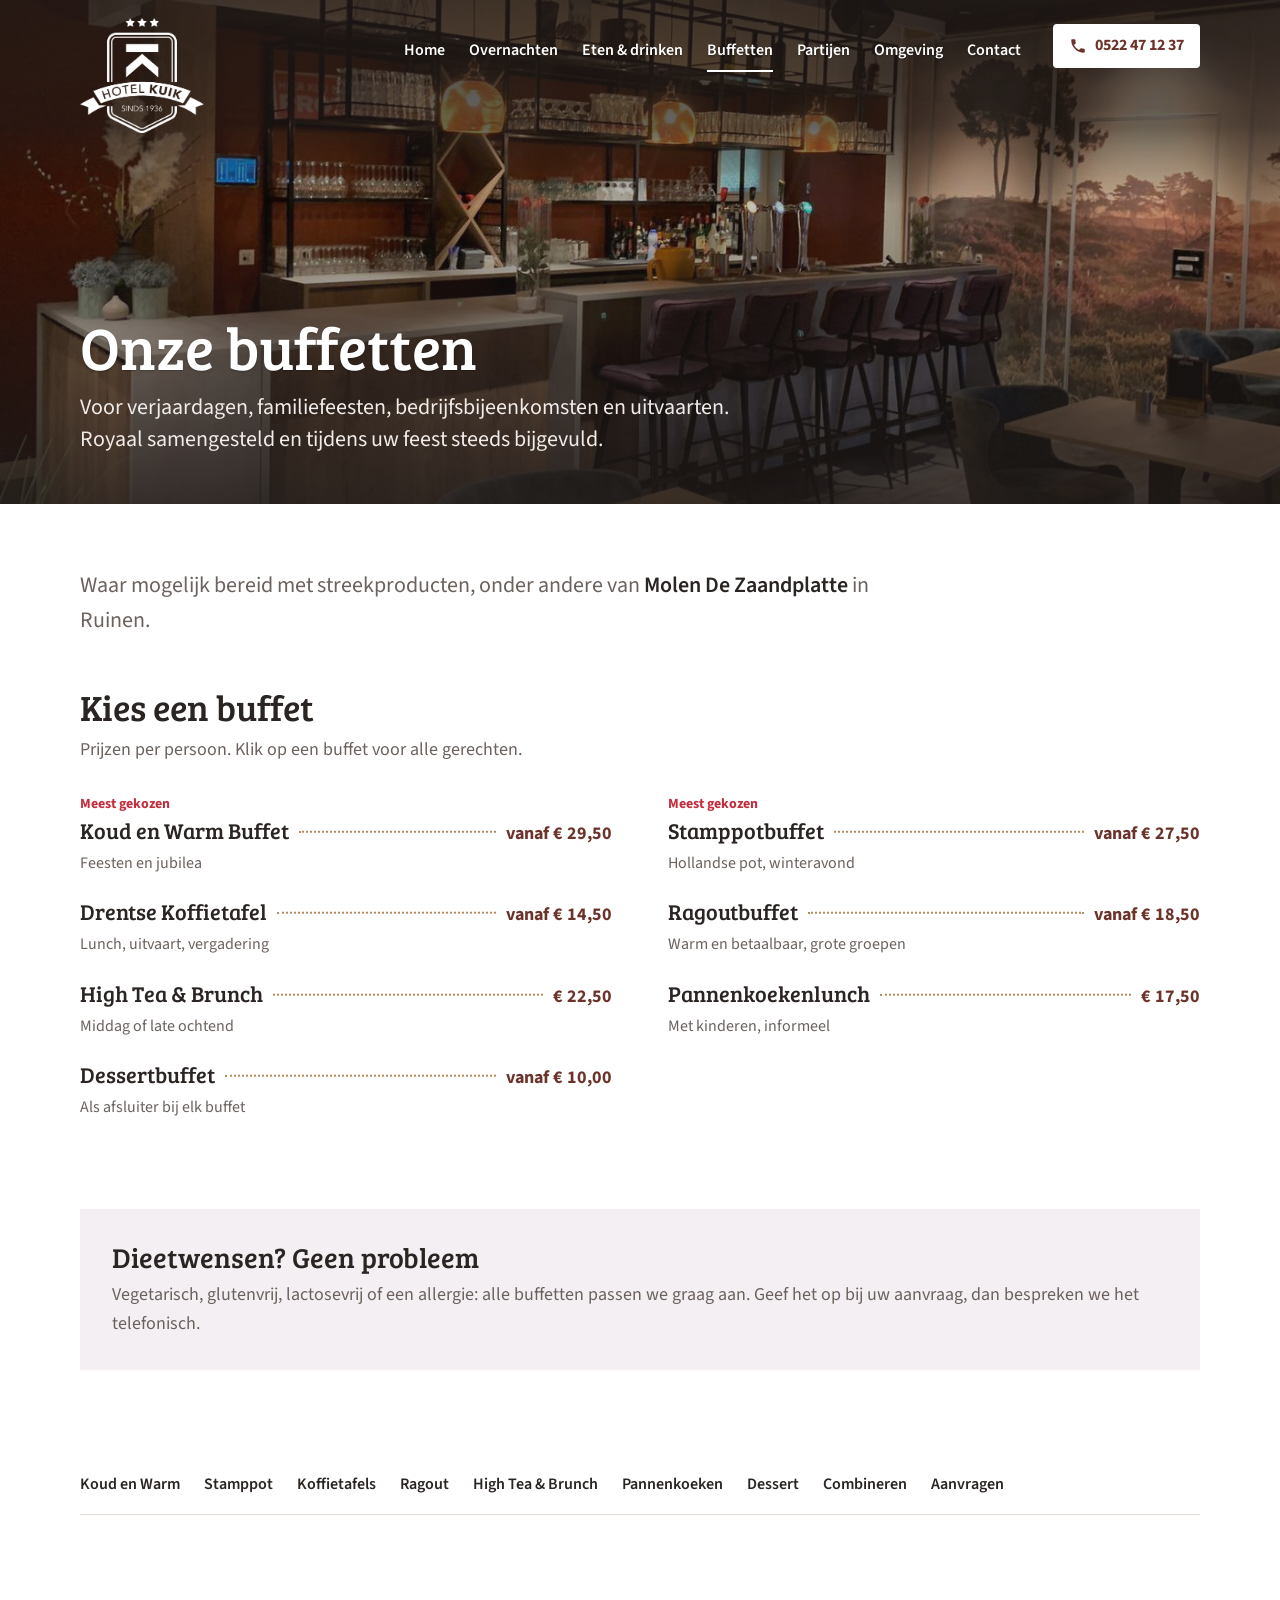
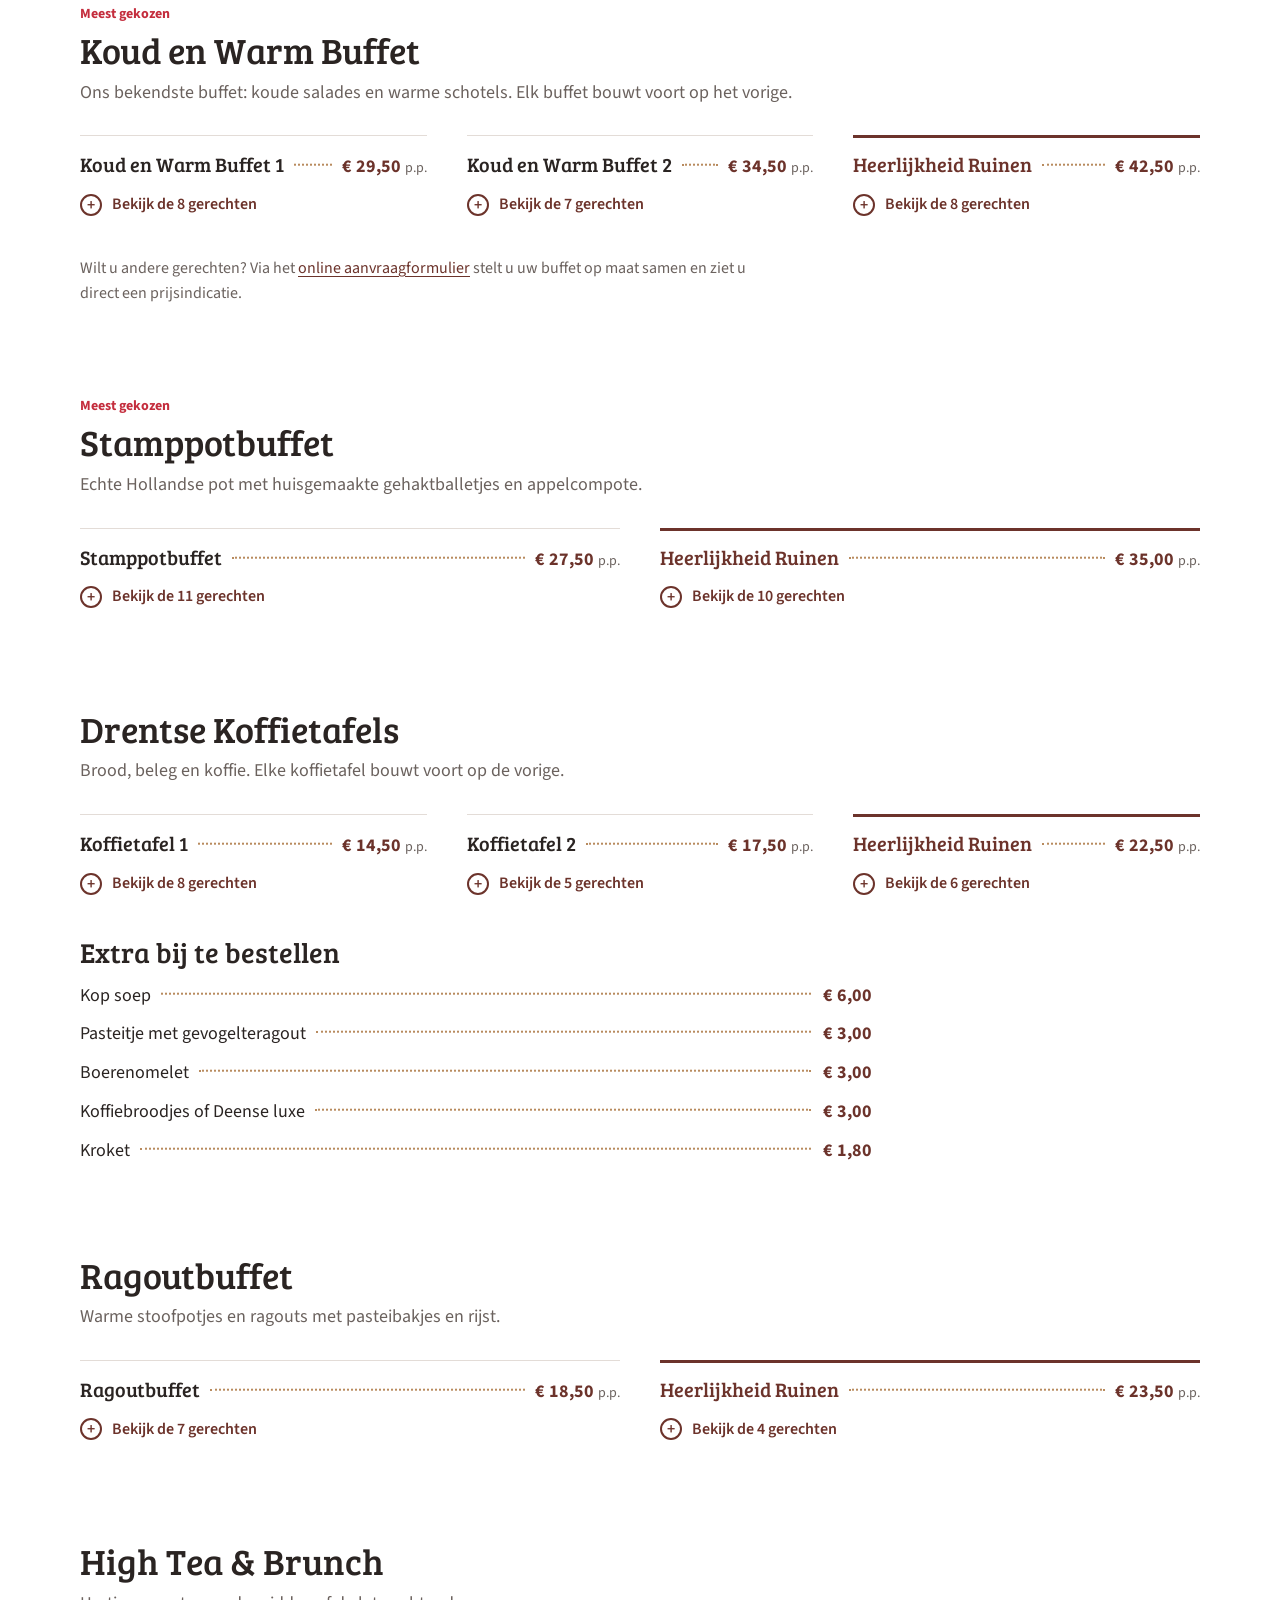
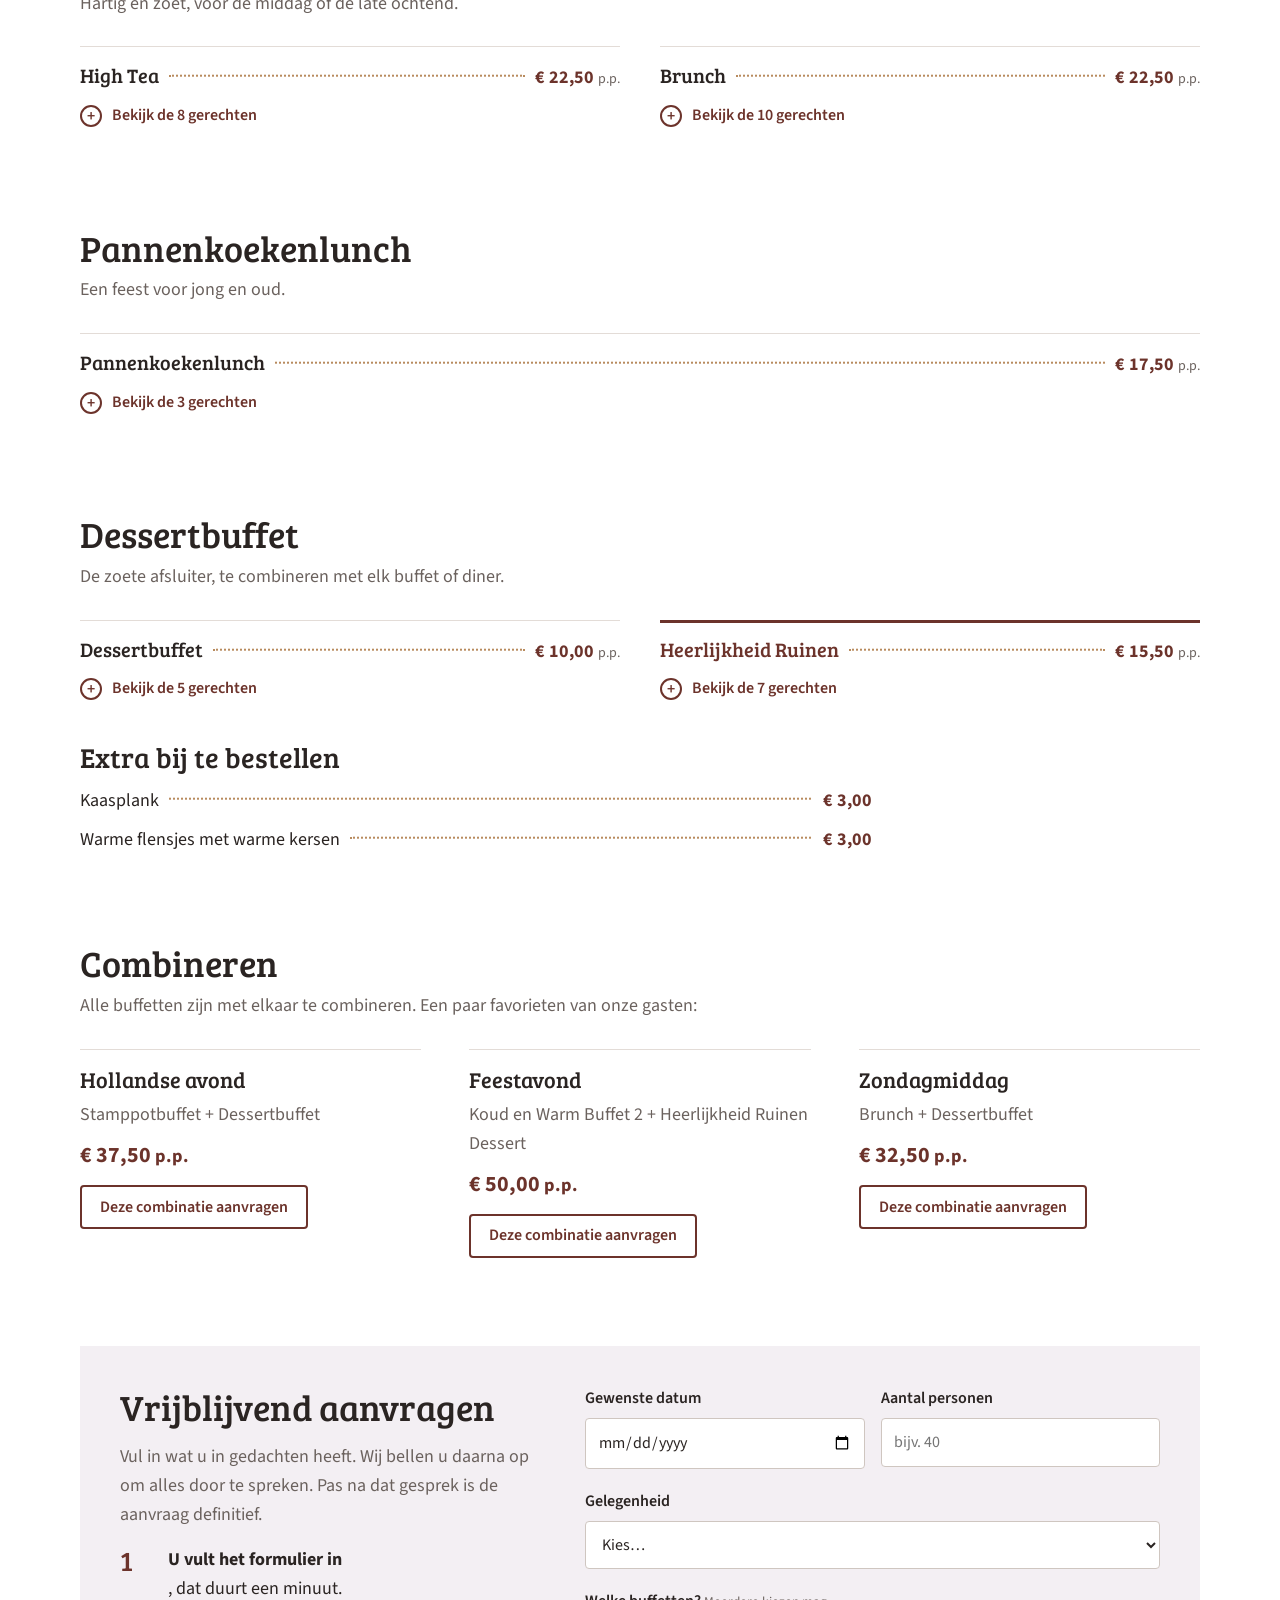
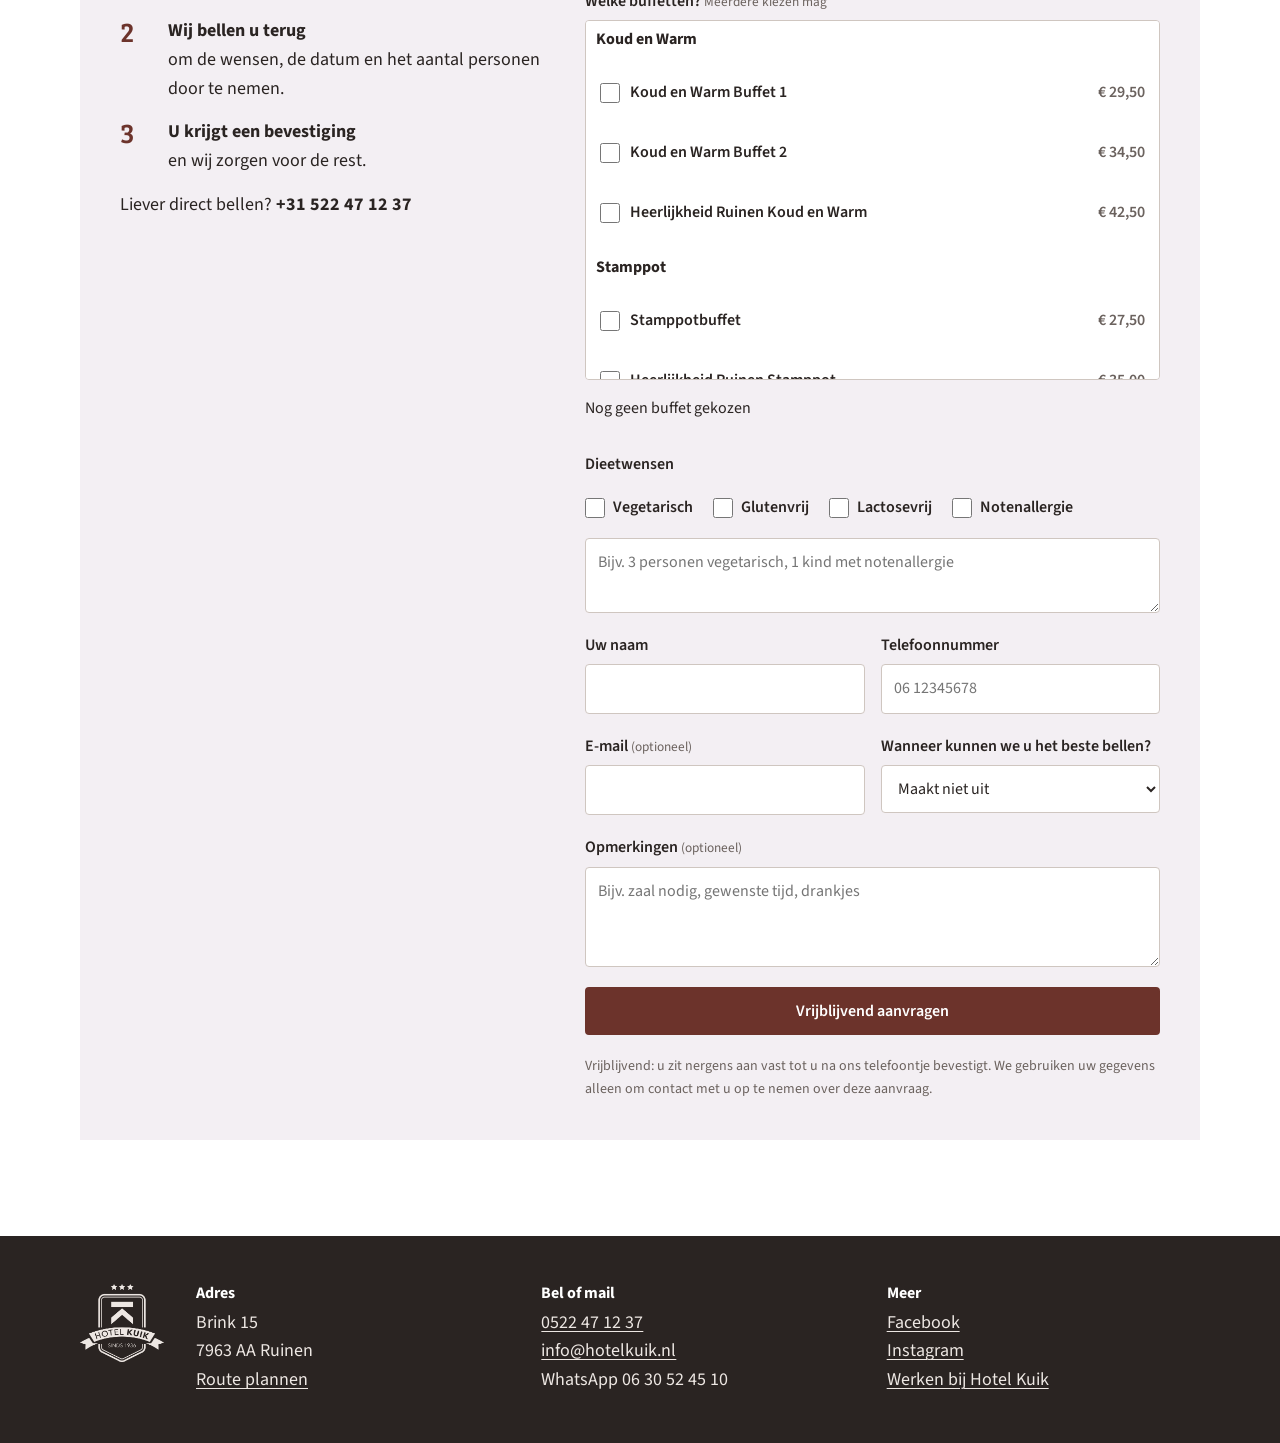
==== commit 65df8df6: "Donkere waas achter de kop loopt verder door, zodat logo en menu ook op lichte foto's en video leesb" ====
--- a/buffetten/index.html
+++ b/buffetten/index.html
@@ -13,9 +13,9 @@
 <meta property="og:image" content="https://www.hotelkuik.nl/assets/img/restaurant.jpg">
 <link rel="icon" type="image/png" href="../assets/img/icoon.png">
 <link rel="preload" href="../assets/fonts/source-sans-400.woff2" as="font" type="font/woff2" crossorigin>
-<link rel="stylesheet" href="../assets/basis.css?v=6">
-<link rel="stylesheet" href="../assets/site.css?v=6">
-<script src="../assets/site.js?v=6" defer></script>
+<link rel="stylesheet" href="../assets/basis.css?v=7">
+<link rel="stylesheet" href="../assets/site.css?v=7">
+<script src="../assets/site.js?v=7" defer></script>
 </head>
 <body>
 <header class="site"><div class="binnen">
--- a/assets/basis.css
+++ b/assets/basis.css
@@ -78,8 +78,8 @@
 /* ---------- kop: ligt over de grote foto, logo en menu in wit ---------- */
 body{position:relative}
 .site{position:absolute;top:0;left:0;right:0;z-index:20;color:var(--wit);
-  background:linear-gradient(to bottom,rgba(32,26,24,.78) 0%,rgba(32,26,24,.45) 60%,rgba(32,26,24,0) 100%)}
-.site .binnen{display:flex;align-items:flex-start;gap:16px 32px;padding-block:18px 28px}
+  background:linear-gradient(to bottom,rgba(32,26,24,.82) 0%,rgba(32,26,24,.66) 62%,rgba(32,26,24,0) 100%)}
+.site .binnen{display:flex;align-items:flex-start;gap:16px 32px;padding-block:18px 72px}
 .site-merk{display:block;line-height:0;flex:none}
 .site-logo{display:block;width:72px;aspect-ratio:640/594;background:var(--inkt);
   -webkit-mask:url(img/logo.png) center/contain no-repeat;mask:url(img/logo.png) center/contain no-repeat}
@@ -93,7 +93,7 @@
 .site-tel:hover{background:var(--heide);color:var(--oxide-donker)}
 .site-tel svg{width:18px;height:18px;fill:currentColor;flex:none}
 @media (max-width:1060px){
-  .site .binnen{flex-wrap:wrap;align-items:center;padding-block:12px 20px}
+  .site .binnen{flex-wrap:wrap;align-items:center;padding-block:12px 44px}
   .site .site-logo{width:84px}
   .site-tel{margin:0 0 0 auto}
   .site nav{order:3;width:100%;margin-left:0;padding-top:0;flex-wrap:nowrap;overflow-x:auto;scrollbar-width:none;gap:22px}
--- a/assets/site.css
+++ b/assets/site.css
@@ -221,7 +221,7 @@
 .dieet:has(>:only-child){grid-template-columns:1fr}
 
 /* ruimte bovenin de foto voor de kop */
-.held-tekst{padding-top:200px}
-.held.zonder .held-tekst{padding-block:200px 56px}
+.held-tekst{padding-top:230px}
+.held.zonder .held-tekst{padding-block:220px 56px}
 .held-bijschrift{top:auto;bottom:12px}
 @media (max-width:1060px){.held-tekst,.held.zonder .held-tekst{padding-top:190px}}
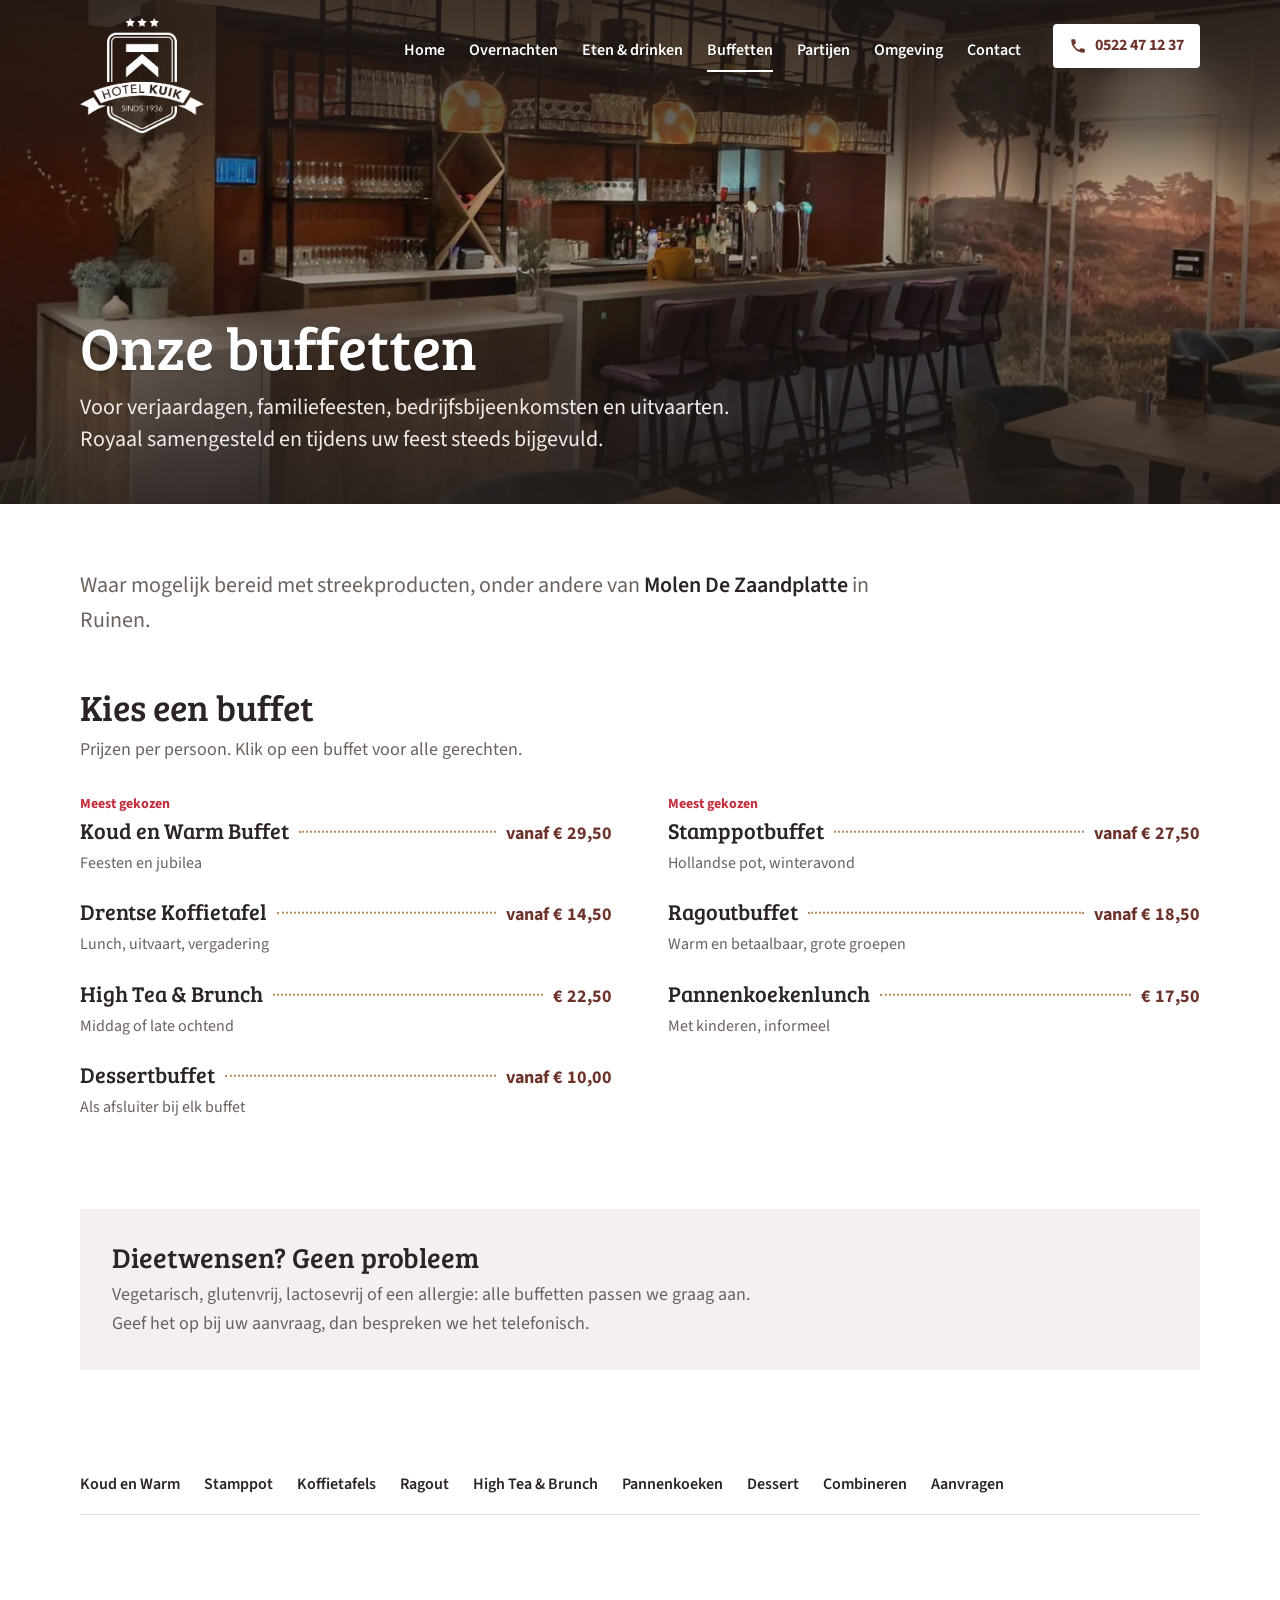
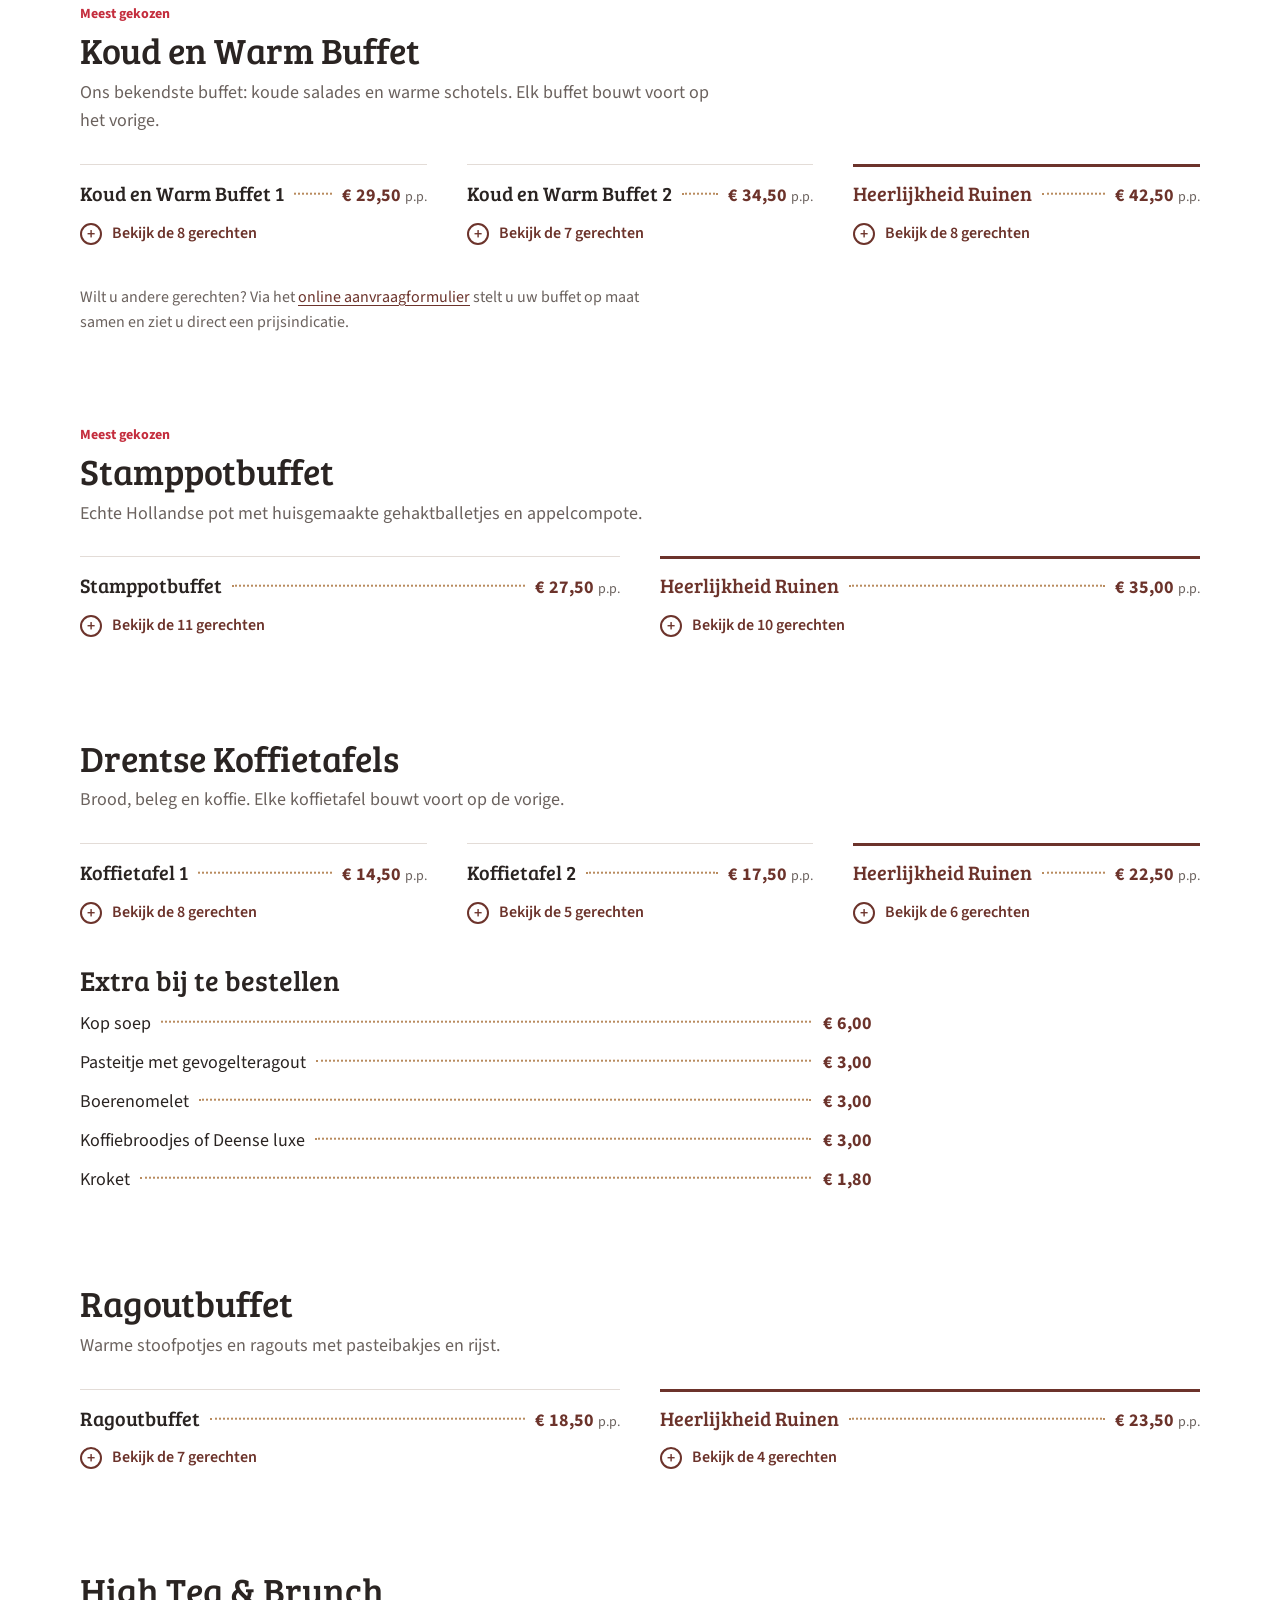
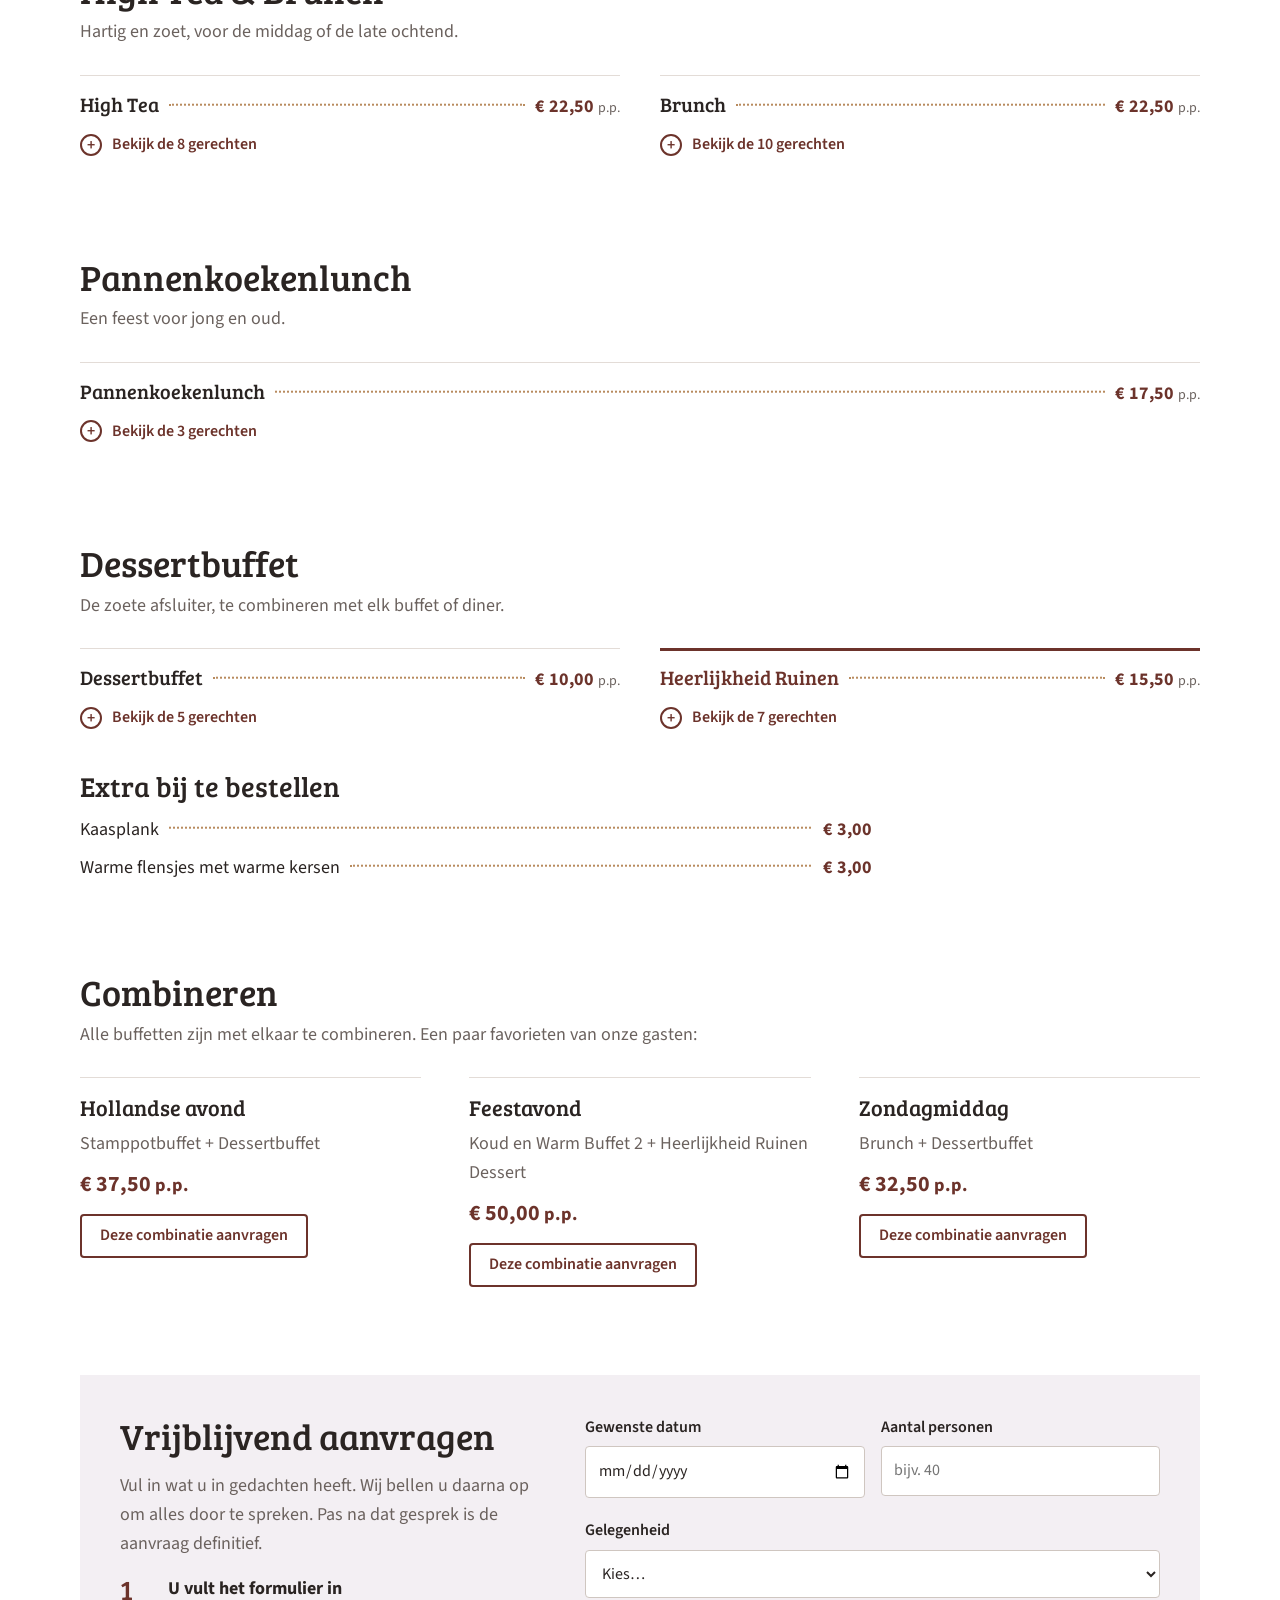
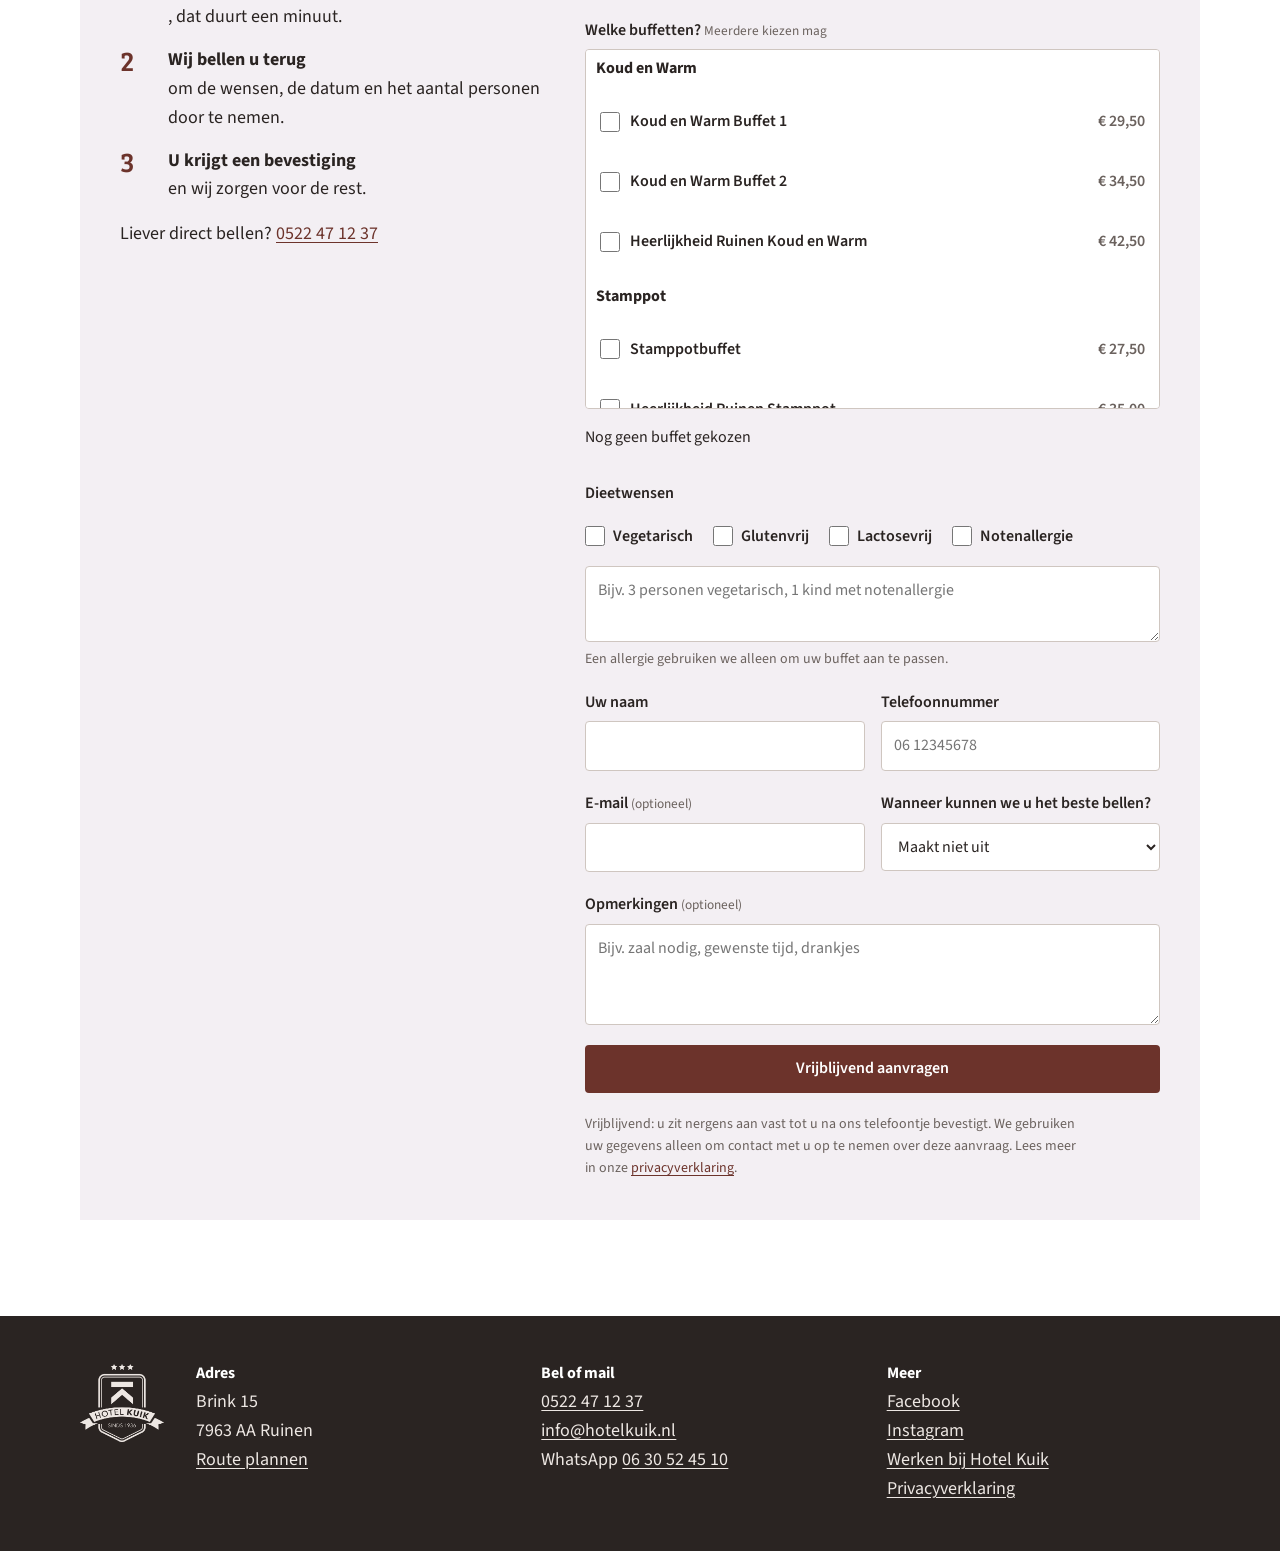
==== commit 1f9211dd: "Verbeteringen uit de review - Telefoonnummers, e-mail en WhatsApp overal aan te tikken - Praktische " ====
--- a/buffetten/index.html
+++ b/buffetten/index.html
@@ -13,9 +13,9 @@
 <meta property="og:image" content="https://www.hotelkuik.nl/assets/img/restaurant.jpg">
 <link rel="icon" type="image/png" href="../assets/img/icoon.png">
 <link rel="preload" href="../assets/fonts/source-sans-400.woff2" as="font" type="font/woff2" crossorigin>
-<link rel="stylesheet" href="../assets/basis.css?v=7">
-<link rel="stylesheet" href="../assets/site.css?v=7">
-<script src="../assets/site.js?v=7" defer></script>
+<link rel="stylesheet" href="../assets/basis.css?v=8">
+<link rel="stylesheet" href="../assets/site.css?v=8">
+<script src="../assets/site.js?v=8" defer></script>
 </head>
 <body>
 <header class="site"><div class="binnen">
@@ -24,7 +24,7 @@
   <a class="site-tel" href="tel:+31522471237" aria-label="Bel ons: 0522 47 12 37"><svg viewBox="0 0 24 24" aria-hidden="true"><path d="M6.6 10.8a15.2 15.2 0 0 0 6.6 6.6l2.2-2.2c.3-.3.7-.4 1-.2 1.1.4 2.3.6 3.6.6.6 0 1 .4 1 1V20c0 .6-.4 1-1 1A17 17 0 0 1 3 4c0-.6.4-1 1-1h3.5c.6 0 1 .4 1 1 0 1.3.2 2.5.6 3.6.1.3 0 .7-.2 1z"/></svg><span class="nr">0522 47 12 37</span></a>
 </div></header>
 <main>
-<section class="held"><img class="held-media" src="../assets/img/bar.jpg" alt="De bar en zaal met koperen lampen en heidebehang" width="1400" height="1050" style="object-position:center 55%" fetchpriority="high"><div class="binnen held-tekst"><h1>Onze buffetten</h1><p>Voor verjaardagen, familiefeesten, bedrijfsbijeenkomsten en uitvaarten. Royaal samengesteld en tijdens uw feest steeds bijgevuld.</p></div></section>
+<section class="held"><img class="held-media" src="../assets/img/bar-1400.webp" srcset="../assets/img/bar-800.webp 800w, ../assets/img/bar-1400.webp 1400w" sizes="100vw" alt="De bar en zaal met koperen lampen en heidebehang" width="1400" height="1050" style="object-position:center 55%" fetchpriority="high"><div class="binnen held-tekst"><h1>Onze buffetten</h1><p>Voor verjaardagen, familiefeesten, bedrijfsbijeenkomsten en uitvaarten. Royaal samengesteld en tijdens uw feest steeds bijgevuld.</p></div></section>
 <div class="binnen pagina">
 <p class="vooraf">Waar mogelijk bereid met streekproducten, onder andere van <b>Molen De Zaandplatte</b> in Ruinen.</p><section class="soort" aria-labelledby="kies"><div class="soort-head"><h2 id="kies">Kies een buffet</h2><p>Prijzen per persoon. Klik op een buffet voor alle gerechten.</p></div><ul class="prijslijst twee"><li><a class="regel" href="#koud-warm"><span class="regel-tag">Meest gekozen</span><span class="regel-naam">Koud en Warm Buffet</span><span class="regel-stip"></span><span class="regel-prijs">vanaf € 29,50</span><span class="regel-oms">Feesten en jubilea</span></a></li><li><a class="regel" href="#stamppot"><span class="regel-tag">Meest gekozen</span><span class="regel-naam">Stamppotbuffet</span><span class="regel-stip"></span><span class="regel-prijs">vanaf € 27,50</span><span class="regel-oms">Hollandse pot, winteravond</span></a></li><li><a class="regel" href="#koffietafels"><span class="regel-naam">Drentse Koffietafel</span><span class="regel-stip"></span><span class="regel-prijs">vanaf € 14,50</span><span class="regel-oms">Lunch, uitvaart, vergadering</span></a></li><li><a class="regel" href="#ragout"><span class="regel-naam">Ragoutbuffet</span><span class="regel-stip"></span><span class="regel-prijs">vanaf € 18,50</span><span class="regel-oms">Warm en betaalbaar, grote groepen</span></a></li><li><a class="regel" href="#hightea"><span class="regel-naam">High Tea &amp; Brunch</span><span class="regel-stip"></span><span class="regel-prijs">€ 22,50</span><span class="regel-oms">Middag of late ochtend</span></a></li><li><a class="regel" href="#pannenkoeken"><span class="regel-naam">Pannenkoekenlunch</span><span class="regel-stip"></span><span class="regel-prijs">€ 17,50</span><span class="regel-oms">Met kinderen, informeel</span></a></li><li><a class="regel" href="#dessert"><span class="regel-naam">Dessertbuffet</span><span class="regel-stip"></span><span class="regel-prijs">vanaf € 10,00</span><span class="regel-oms">Als afsluiter bij elk buffet</span></a></li></ul></section>
 
@@ -174,7 +174,7 @@
       <h2 id="aanvr">Vrijblijvend aanvragen</h2>
       <p>Vul in wat u in gedachten heeft. Wij bellen u daarna op om alles door te spreken. Pas na dat gesprek is de aanvraag definitief.</p>
       <ol class="stappen"><li><span><b>U vult het formulier in</b>, dat duurt een minuut.</span></li><li><span><b>Wij bellen u terug</b> om de wensen, de datum en het aantal personen door te nemen.</span></li><li><span><b>U krijgt een bevestiging</b> en wij zorgen voor de rest.</span></li></ol>
-      <p class="contact">Liever direct bellen? <span>+31 522 47 12 37</span></p>
+      <p class="contact">Liever direct bellen? <a href="tel:+31522471237">0522 47 12 37</a></p>
     </div>
 
     <form id="aanvraag-form" class="formulier" action="../verstuur.php" method="post" novalidate>
@@ -199,6 +199,7 @@
           <label class="chip"><input type="checkbox" name="dieet" id="d-noot" value="Notenallergie"><span>Notenallergie</span></label>
         </div>
         <textarea id="f-dieet" name="dieetToelichting" rows="2" placeholder="Bijv. 3 personen vegetarisch, 1 kind met notenallergie"></textarea>
+        <p class="klein">Een allergie gebruiken we alleen om uw buffet aan te passen.</p>
       </div>
 
       <div class="veld-rij">
@@ -214,7 +215,7 @@
 
       <p class="fout" id="f-fout" role="alert" hidden></p>
       <button type="submit" class="verstuur" id="f-verstuur">Vrijblijvend aanvragen</button>
-      <p class="klein">Vrijblijvend: u zit nergens aan vast tot u na ons telefoontje bevestigt. We gebruiken uw gegevens alleen om contact met u op te nemen over deze aanvraag.</p>
+      <p class="klein">Vrijblijvend: u zit nergens aan vast tot u na ons telefoontje bevestigt. We gebruiken uw gegevens alleen om contact met u op te nemen over deze aanvraag. Lees meer in onze <a href="../privacy/">privacyverklaring</a>.</p>
     </form>
 
     <div class="bedankt" id="f-bedankt" hidden tabindex="-1">
@@ -229,8 +230,8 @@
 <footer class="voet"><div class="binnen">
   <span class="site-logo" role="img" aria-label="Hotel Kuik"></span>
   <div><h2>Adres</h2><p>Brink 15<br>7963 AA Ruinen<br><a href="https://www.google.com/maps/search/?api=1&amp;query=Hotel+Kuik+Brink+15+Ruinen">Route plannen</a></p></div>
-  <div><h2>Bel of mail</h2><p><a href="tel:+31522471237">0522 47 12 37</a><br><a href="mailto:info@hotelkuik.nl">info@hotelkuik.nl</a><br>WhatsApp 06 30 52 45 10</p></div>
-  <div><h2>Meer</h2><p><a href="https://www.facebook.com/HotelKuikRuinen/">Facebook</a><br><a href="https://instagram.com/hotelkuik/">Instagram</a><br><a href="../contact/#vacatures">Werken bij Hotel Kuik</a></p></div>
+  <div><h2>Bel of mail</h2><p><a href="tel:+31522471237">0522 47 12 37</a><br><a href="mailto:info@hotelkuik.nl">info@hotelkuik.nl</a><br>WhatsApp <a href="https://wa.me/31630524510">06 30 52 45 10</a></p></div>
+  <div><h2>Meer</h2><p><a href="https://www.facebook.com/HotelKuikRuinen/">Facebook</a><br><a href="https://instagram.com/hotelkuik/">Instagram</a><br><a href="../contact/#vacatures">Werken bij Hotel Kuik</a><br><a href="../privacy/">Privacyverklaring</a></p></div>
 </div></footer>
 </body>
 </html>
--- a/assets/site.css
+++ b/assets/site.css
@@ -89,7 +89,7 @@
 .dieet h2,.inbegrepen h2{font-size:var(--t-xl);margin-bottom:8px}
 .dieet p{color:var(--grijs)}
 .inbegrepen{grid-template-columns:1fr}
-.inbegrepen .sectie-tekst{max-width:44em}
+.inbegrepen .sectie-tekst{max-width:36em}
 .dieet-tags,.inbegrepen ul{list-style:none;margin:0;padding:0;display:grid;grid-template-columns:repeat(auto-fill,minmax(min(100%,220px),1fr));gap:8px 24px}
 .dieet-tags li,.inbegrepen li{display:flex;gap:10px;align-items:baseline}
 .dieet-tags li::before,.inbegrepen li::before{content:"";flex:none;width:11px;height:6px;border-left:2px solid var(--oxide);border-bottom:2px solid var(--oxide);transform:rotate(-45deg) translateY(-3px)}
@@ -225,3 +225,27 @@
 .held.zonder .held-tekst{padding-block:220px 56px}
 .held-bijschrift{top:auto;bottom:12px}
 @media (max-width:1060px){.held-tekst,.held.zonder .held-tekst{padding-top:190px}}
+
+/* ---------- verbeteringen uit de review ---------- */
+/* regels niet te lang: rond de 70 tekens */
+.pagina p,.soort-head p,.faq p,.boekbalk-kop p,.dieet p,.note,.vooraf{max-width:36em}
+/* praktische info binnen een sectie: één nette lijst */
+.soort .praktisch dl{grid-template-columns:1fr;max-width:40em}
+.soort .praktisch dl div{grid-template-columns:8em 1fr}
+@media (max-width:480px){.soort .praktisch dl div{grid-template-columns:1fr}}
+/* tekstpagina (privacy) */
+.tekstpagina{gap:40px}
+.tekstpagina section{display:flex;flex-direction:column;gap:12px;max-width:40em}
+.tekstpagina h2{font-size:var(--t-xl)}
+.tekstpagina h3{font-size:1.25rem;margin-top:8px}
+/* wat gasten zeggen */
+.gasten{display:grid;grid-template-columns:minmax(0,1fr) minmax(0,1.3fr);gap:24px 56px;align-items:start;border-top:1px solid var(--lijn);padding-top:40px}
+.gasten h2{grid-column:1/-1}
+.gasten-scores{display:flex;flex-direction:column;gap:20px}
+.gasten-scores p{display:grid;grid-template-columns:auto 1fr;gap:16px;align-items:center}
+.gasten-scores b{font-family:var(--kop);font-weight:400;font-size:3rem;line-height:1;color:var(--oxide)}
+.gasten-scores span{color:var(--grijs)}
+.gasten-citaat{margin:0;font-family:var(--kop);font-size:1.625rem;line-height:1.35;padding-left:24px;border-left:3px solid var(--eiken)}
+.gasten-citaat p{max-width:none}
+.gasten-citaat footer{font-family:var(--tekst);font-size:var(--t-s);color:var(--grijs);margin-top:12px}
+@media (max-width:860px){.gasten{grid-template-columns:1fr}.gasten-citaat{font-size:1.375rem}}
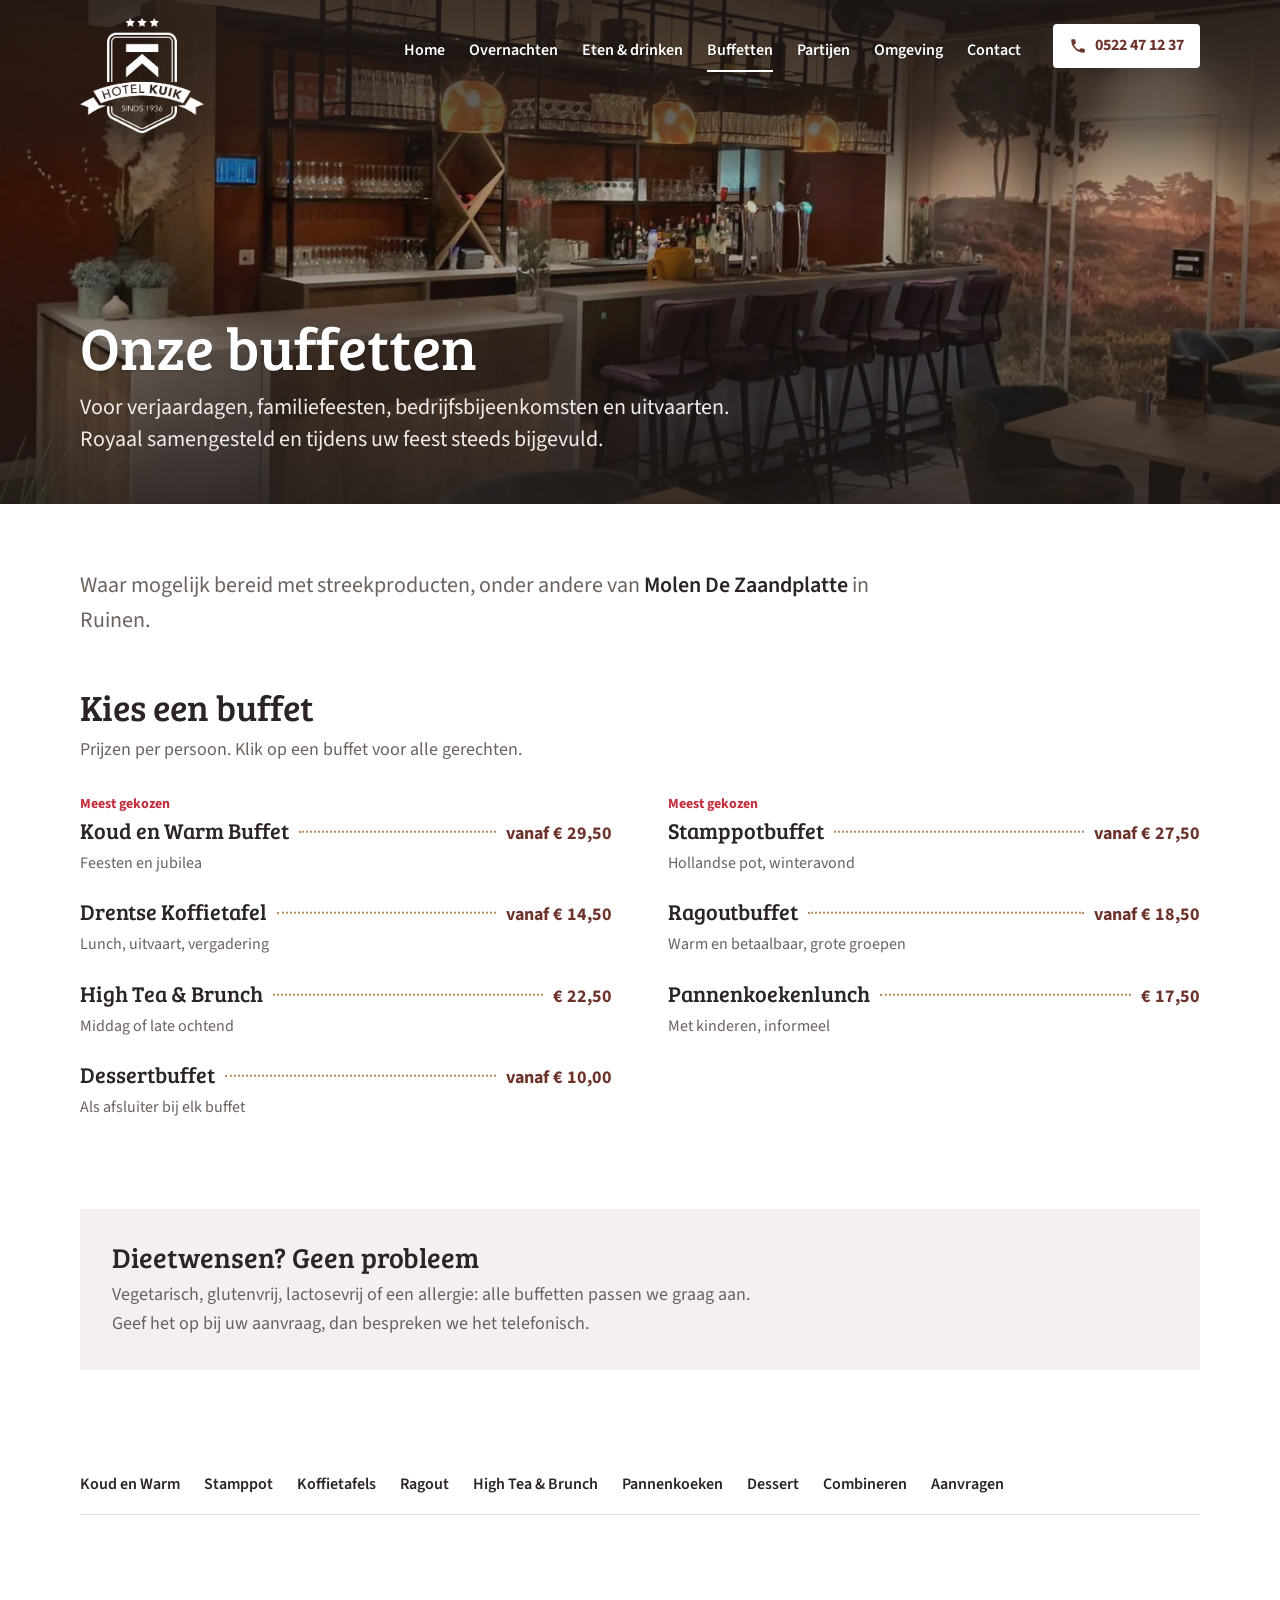
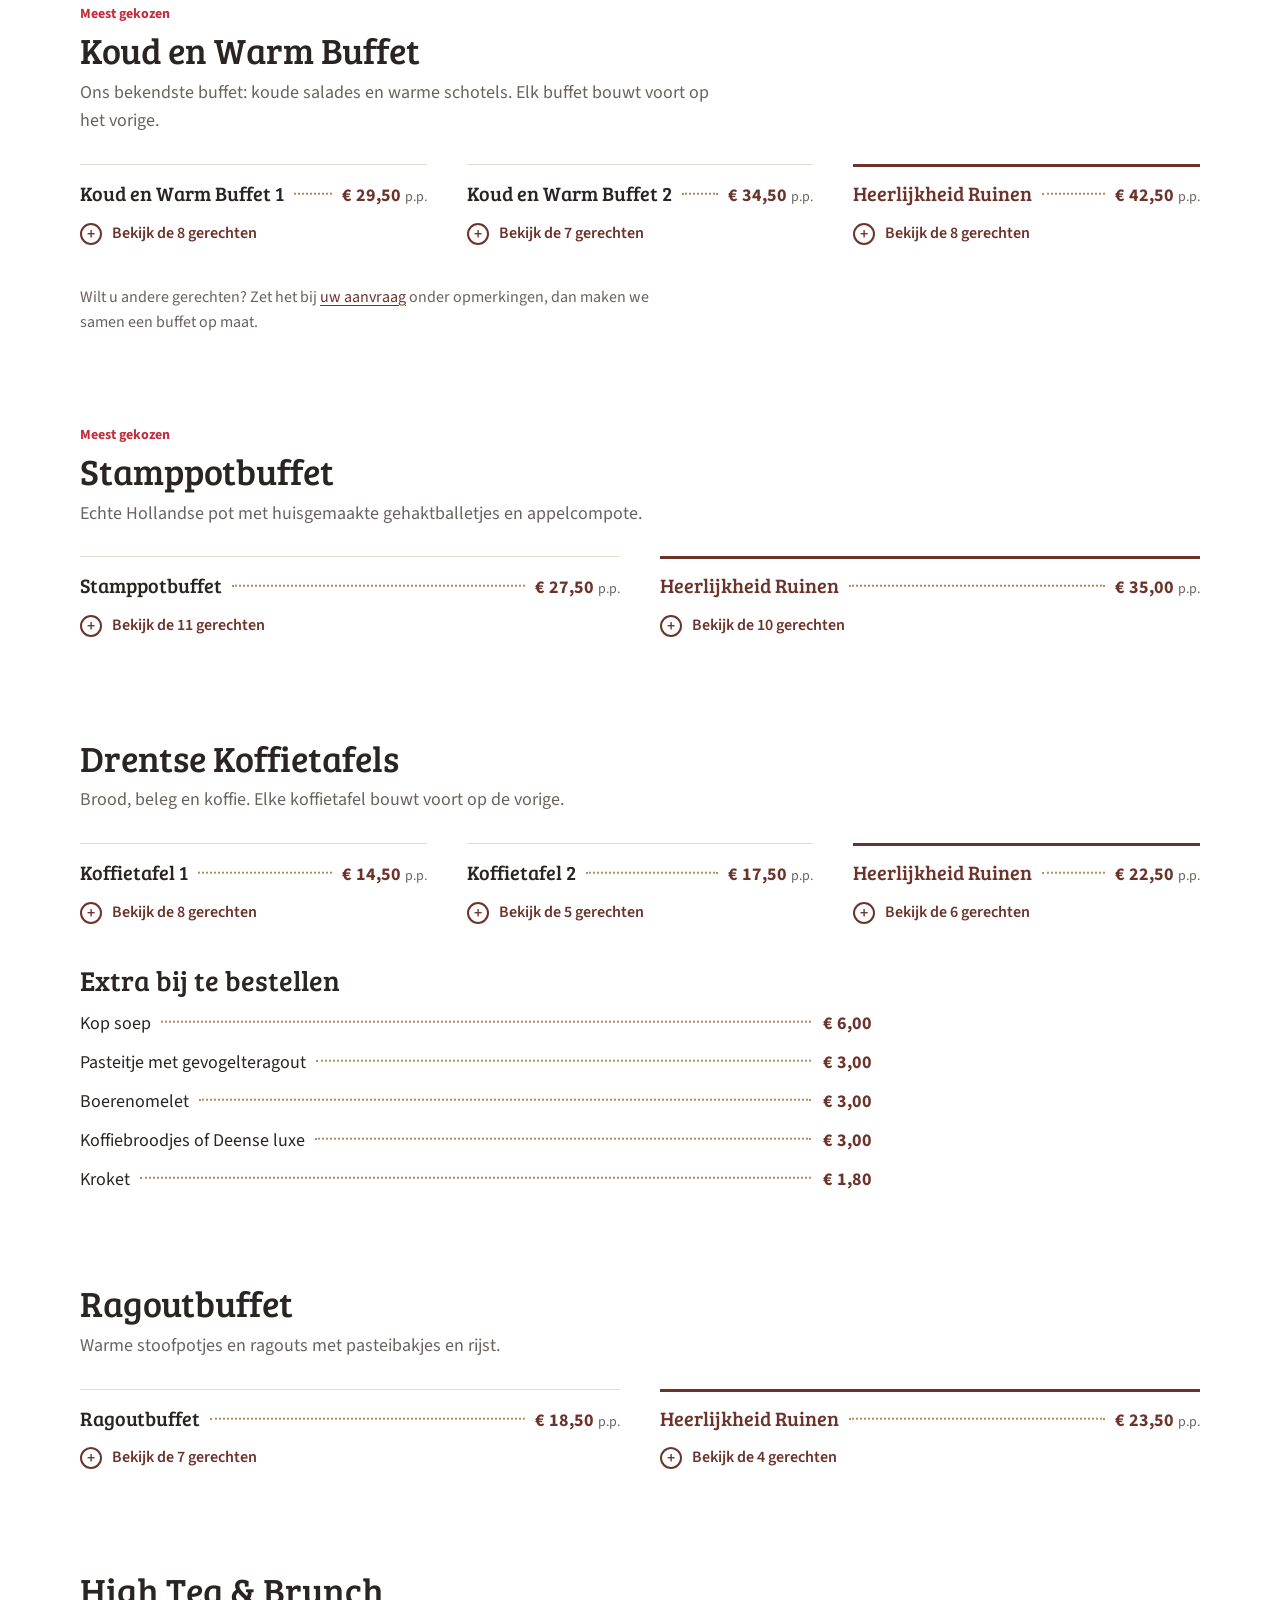
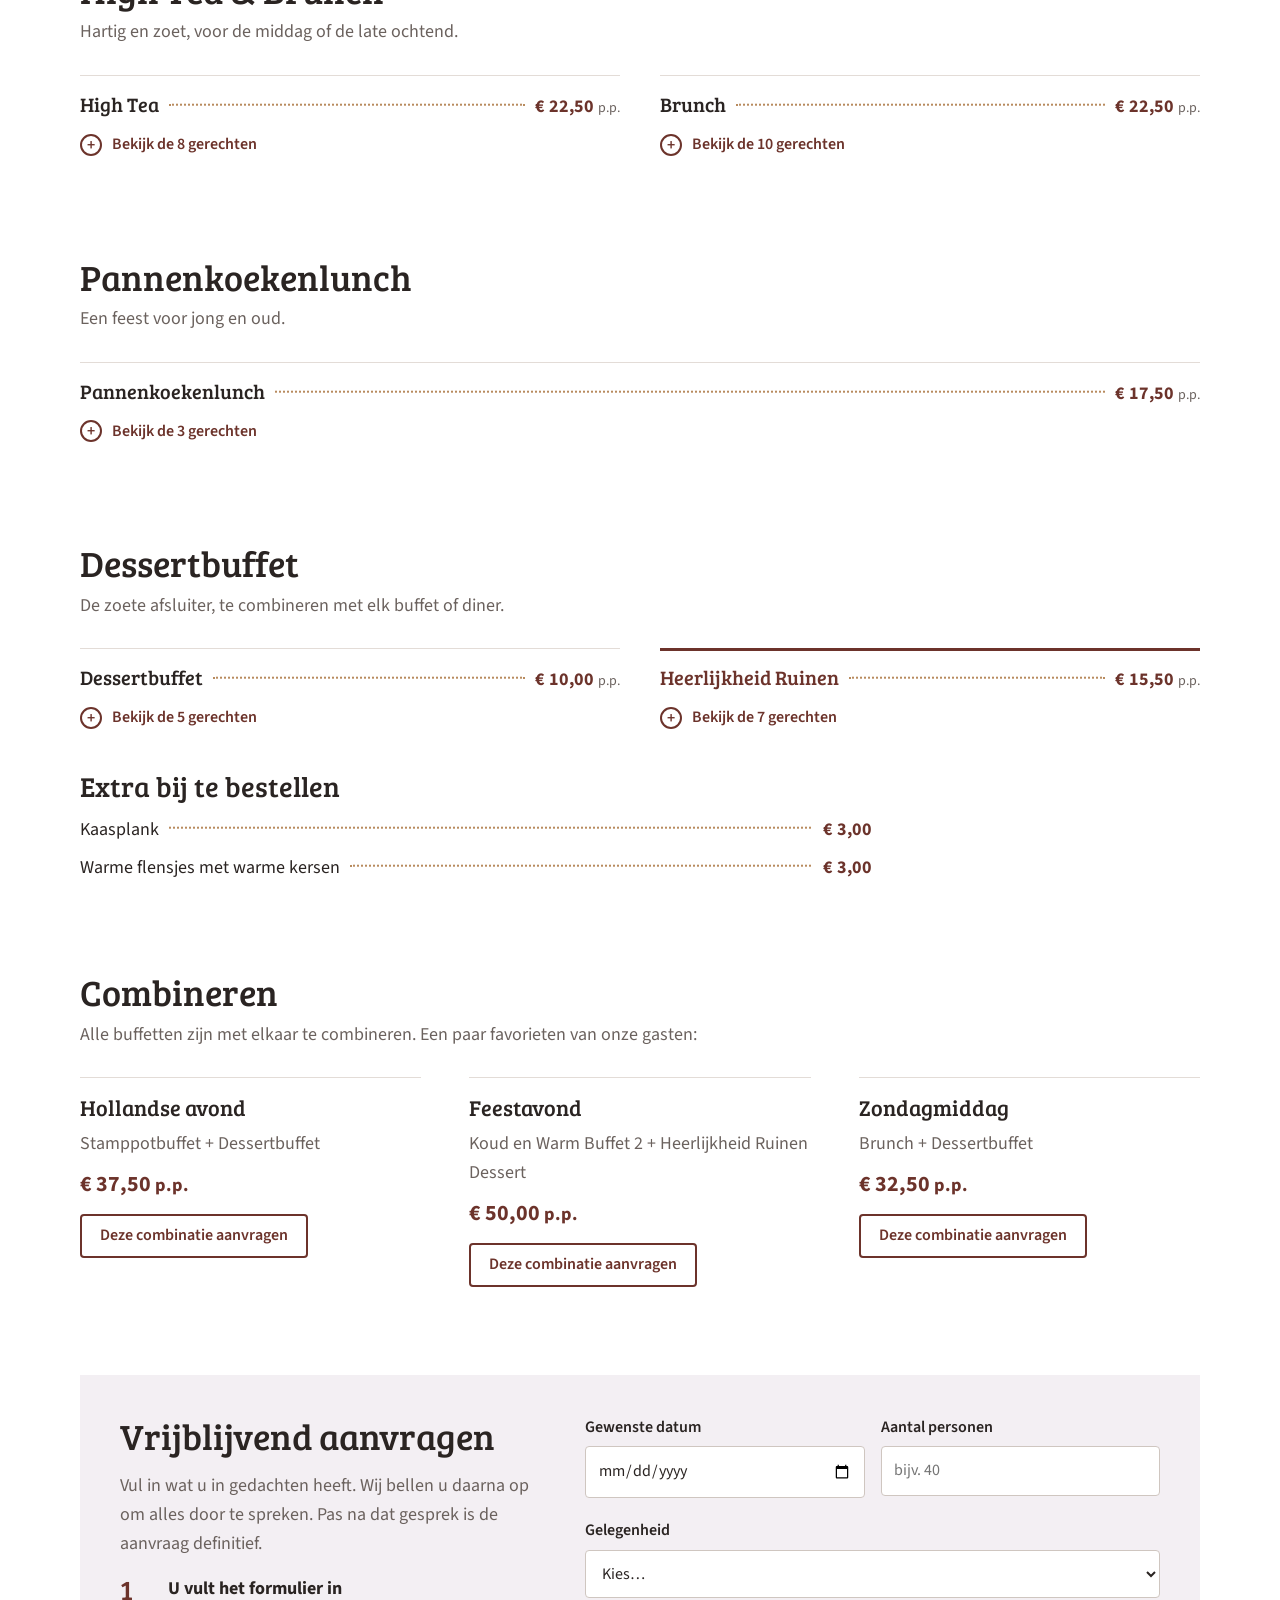
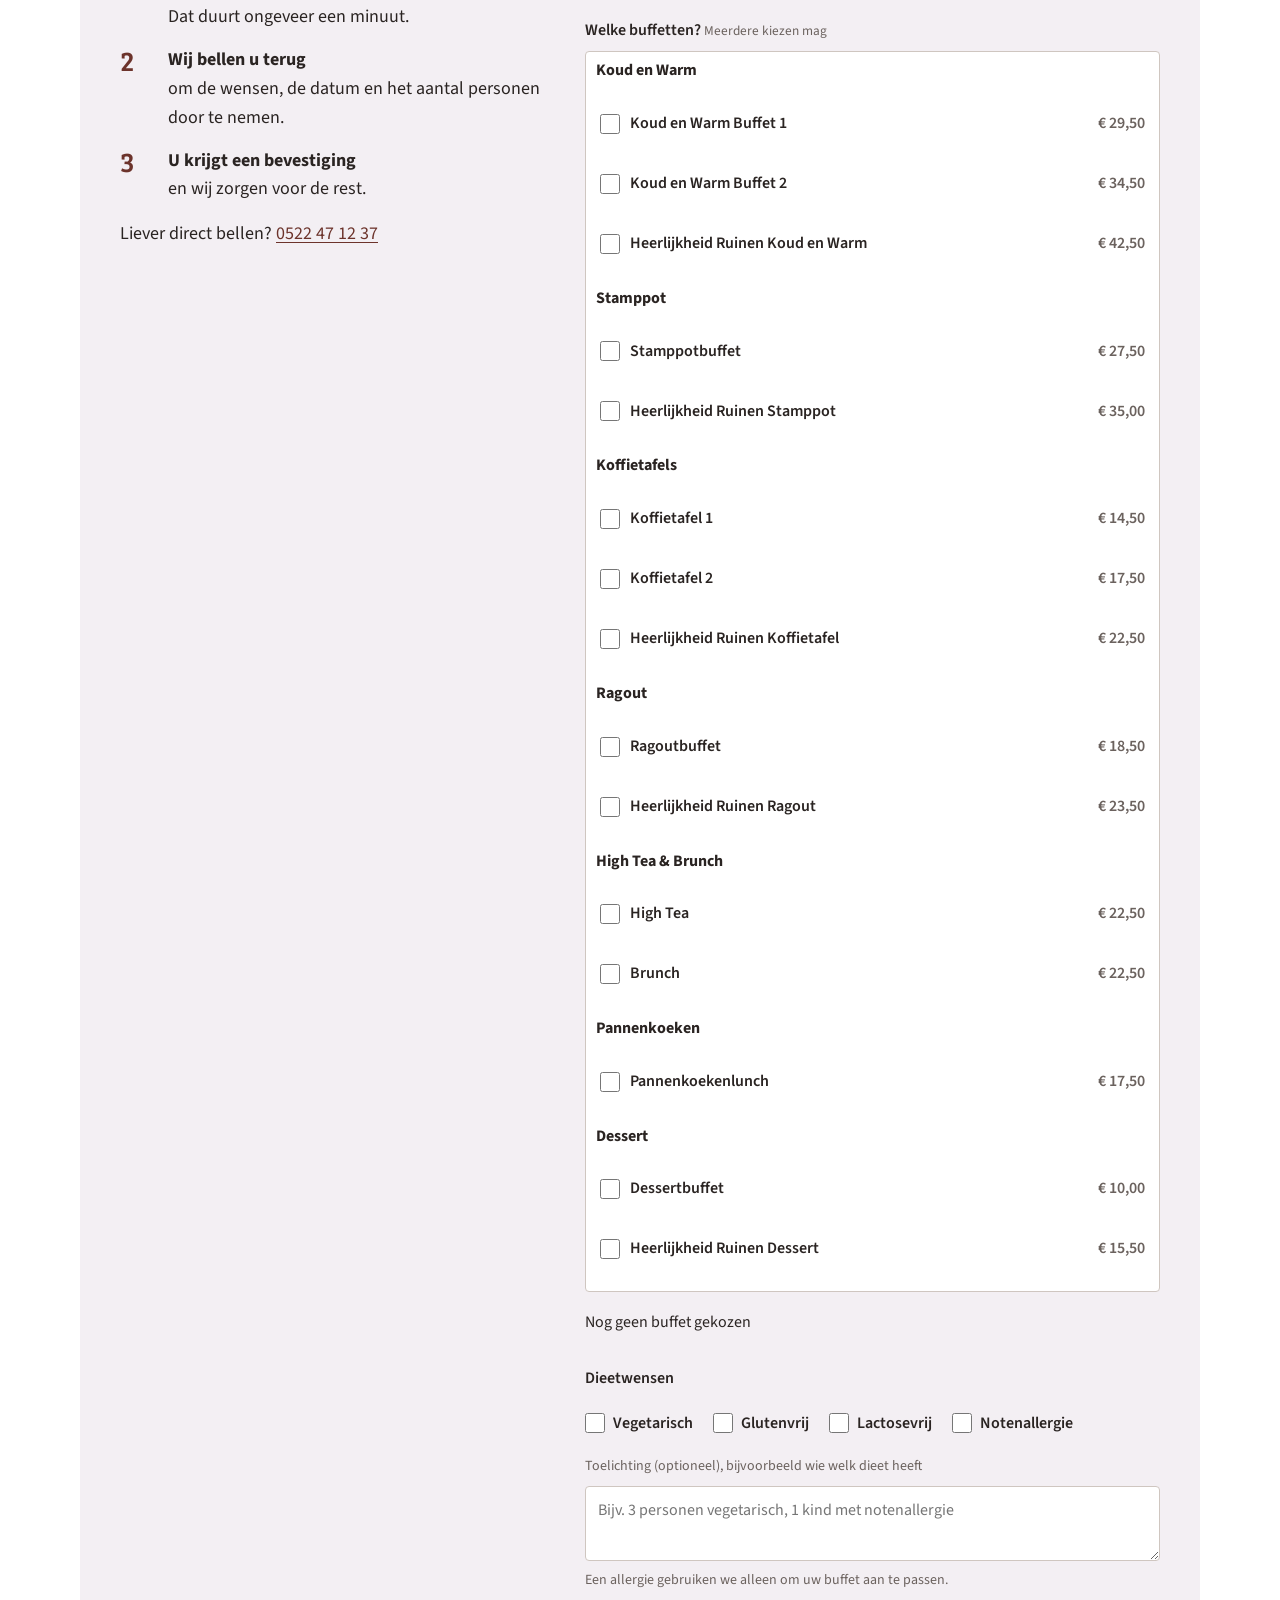
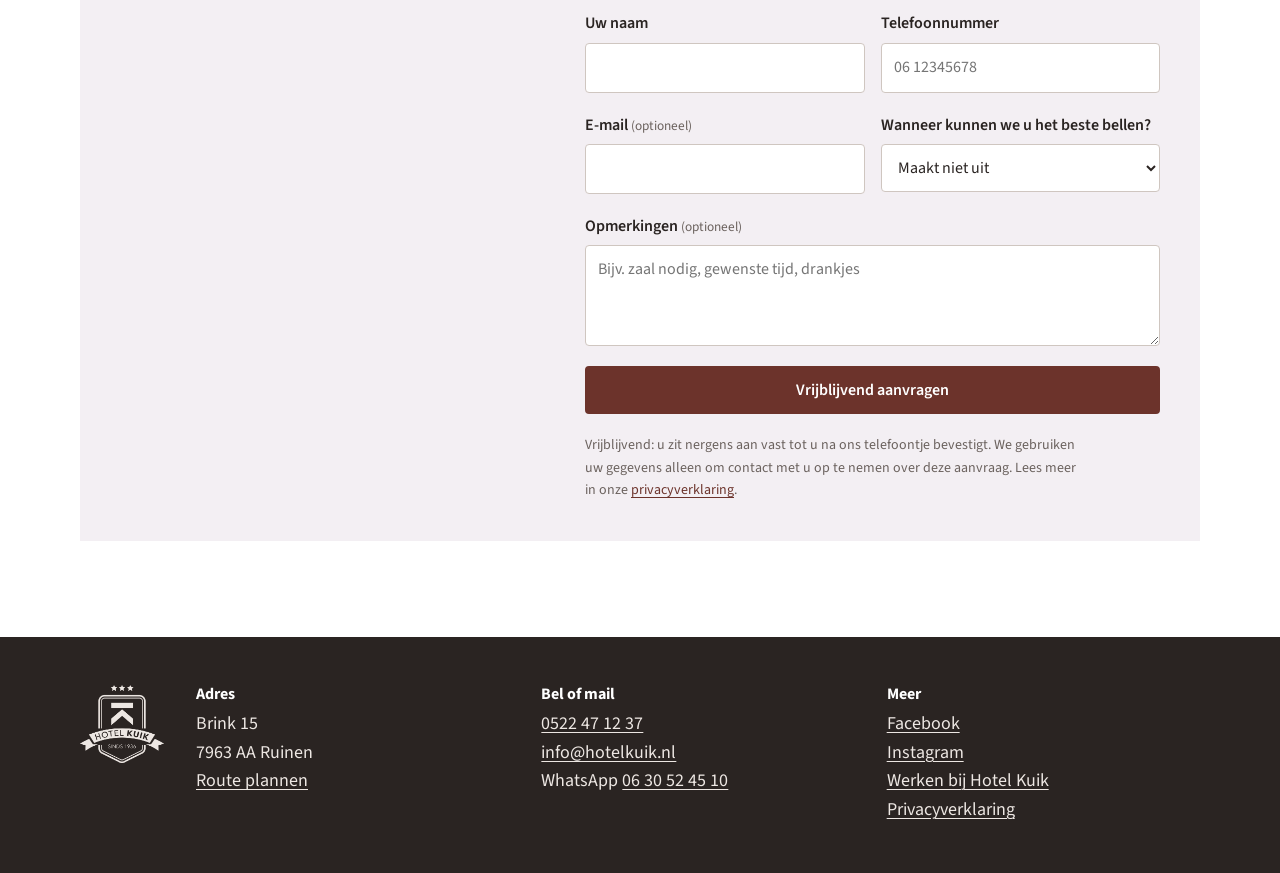
==== commit fff58e35: "Veiligheid en gastvriendelijkheid verbeterd - Nette 404-pagina (404.html) in plaats van een onopgema" ====
--- a/buffetten/index.html
+++ b/buffetten/index.html
@@ -13,9 +13,9 @@
 <meta property="og:image" content="https://www.hotelkuik.nl/assets/img/restaurant.jpg">
 <link rel="icon" type="image/png" href="../assets/img/icoon.png">
 <link rel="preload" href="../assets/fonts/source-sans-400.woff2" as="font" type="font/woff2" crossorigin>
-<link rel="stylesheet" href="../assets/basis.css?v=8">
-<link rel="stylesheet" href="../assets/site.css?v=8">
-<script src="../assets/site.js?v=8" defer></script>
+<link rel="stylesheet" href="../assets/basis.css?v=9">
+<link rel="stylesheet" href="../assets/site.css?v=9">
+<script src="../assets/site.js?v=9" defer></script>
 </head>
 <body>
 <header class="site"><div class="binnen">
@@ -71,7 +71,7 @@
         </div></details>
       </article>
     </div>
-    <p class="note">Wilt u andere gerechten? Via het <a href="https://form.jotform.com/253505300199049">online aanvraagformulier</a> stelt u uw buffet op maat samen en ziet u direct een prijsindicatie.</p>
+    <p class="note">Wilt u andere gerechten? Zet het bij <a href="#aanvragen">uw aanvraag</a> onder opmerkingen, dan maken we samen een buffet op maat.</p>
   </section>
 
   <section class="soort" id="stamppot">
@@ -173,7 +173,7 @@
     <div class="aanvraag-kop">
       <h2 id="aanvr">Vrijblijvend aanvragen</h2>
       <p>Vul in wat u in gedachten heeft. Wij bellen u daarna op om alles door te spreken. Pas na dat gesprek is de aanvraag definitief.</p>
-      <ol class="stappen"><li><span><b>U vult het formulier in</b>, dat duurt een minuut.</span></li><li><span><b>Wij bellen u terug</b> om de wensen, de datum en het aantal personen door te nemen.</span></li><li><span><b>U krijgt een bevestiging</b> en wij zorgen voor de rest.</span></li></ol>
+      <ol class="stappen"><li><span><b>U vult het formulier in</b> Dat duurt ongeveer een minuut.</span></li><li><span><b>Wij bellen u terug</b> om de wensen, de datum en het aantal personen door te nemen.</span></li><li><span><b>U krijgt een bevestiging</b> en wij zorgen voor de rest.</span></li></ol>
       <p class="contact">Liever direct bellen? <a href="tel:+31522471237">0522 47 12 37</a></p>
     </div>
 
@@ -186,21 +186,22 @@
       <div class="veld"><label for="f-gelegenheid">Gelegenheid</label>
         <select id="f-gelegenheid" name="gelegenheid"><option value="">Kies…</option><option>Verjaardag</option><option>Familiefeest</option><option>Jubileum</option><option>Bedrijfsbijeenkomst</option><option>Uitvaart</option><option>Anders</option></select></div>
 
-      <div class="veld"><span class="label">Welke buffetten? <small>Meerdere kiezen mag</small></span>
+      <fieldset class="veld veld-groep"><legend class="label">Welke buffetten? <small>Meerdere kiezen mag</small></legend>
         <div class="opties"><fieldset class="optgroep"><legend>Koud en Warm</legend><label class="opt"><input type="checkbox" name="buffet" id="b-kw1" value="kw1" data-prijs="29.5" data-naam="Koud en Warm Buffet 1"><span class="opt-naam">Koud en Warm Buffet 1</span><span class="opt-prijs">€ 29,50</span></label><label class="opt"><input type="checkbox" name="buffet" id="b-kw2" value="kw2" data-prijs="34.5" data-naam="Koud en Warm Buffet 2"><span class="opt-naam">Koud en Warm Buffet 2</span><span class="opt-prijs">€ 34,50</span></label><label class="opt"><input type="checkbox" name="buffet" id="b-kwr" value="kwr" data-prijs="42.5" data-naam="Heerlijkheid Ruinen Koud en Warm"><span class="opt-naam">Heerlijkheid Ruinen Koud en Warm</span><span class="opt-prijs">€ 42,50</span></label></fieldset><fieldset class="optgroep"><legend>Stamppot</legend><label class="opt"><input type="checkbox" name="buffet" id="b-st" value="st" data-prijs="27.5" data-naam="Stamppotbuffet"><span class="opt-naam">Stamppotbuffet</span><span class="opt-prijs">€ 27,50</span></label><label class="opt"><input type="checkbox" name="buffet" id="b-str" value="str" data-prijs="35.0" data-naam="Heerlijkheid Ruinen Stamppot"><span class="opt-naam">Heerlijkheid Ruinen Stamppot</span><span class="opt-prijs">€ 35,00</span></label></fieldset><fieldset class="optgroep"><legend>Koffietafels</legend><label class="opt"><input type="checkbox" name="buffet" id="b-k1" value="k1" data-prijs="14.5" data-naam="Koffietafel 1"><span class="opt-naam">Koffietafel 1</span><span class="opt-prijs">€ 14,50</span></label><label class="opt"><input type="checkbox" name="buffet" id="b-k2" value="k2" data-prijs="17.5" data-naam="Koffietafel 2"><span class="opt-naam">Koffietafel 2</span><span class="opt-prijs">€ 17,50</span></label><label class="opt"><input type="checkbox" name="buffet" id="b-kr" value="kr" data-prijs="22.5" data-naam="Heerlijkheid Ruinen Koffietafel"><span class="opt-naam">Heerlijkheid Ruinen Koffietafel</span><span class="opt-prijs">€ 22,50</span></label></fieldset><fieldset class="optgroep"><legend>Ragout</legend><label class="opt"><input type="checkbox" name="buffet" id="b-r" value="r" data-prijs="18.5" data-naam="Ragoutbuffet"><span class="opt-naam">Ragoutbuffet</span><span class="opt-prijs">€ 18,50</span></label><label class="opt"><input type="checkbox" name="buffet" id="b-rr" value="rr" data-prijs="23.5" data-naam="Heerlijkheid Ruinen Ragout"><span class="opt-naam">Heerlijkheid Ruinen Ragout</span><span class="opt-prijs">€ 23,50</span></label></fieldset><fieldset class="optgroep"><legend>High Tea & Brunch</legend><label class="opt"><input type="checkbox" name="buffet" id="b-ht" value="ht" data-prijs="22.5" data-naam="High Tea"><span class="opt-naam">High Tea</span><span class="opt-prijs">€ 22,50</span></label><label class="opt"><input type="checkbox" name="buffet" id="b-br" value="br" data-prijs="22.5" data-naam="Brunch"><span class="opt-naam">Brunch</span><span class="opt-prijs">€ 22,50</span></label></fieldset><fieldset class="optgroep"><legend>Pannenkoeken</legend><label class="opt"><input type="checkbox" name="buffet" id="b-p" value="p" data-prijs="17.5" data-naam="Pannenkoekenlunch"><span class="opt-naam">Pannenkoekenlunch</span><span class="opt-prijs">€ 17,50</span></label></fieldset><fieldset class="optgroep"><legend>Dessert</legend><label class="opt"><input type="checkbox" name="buffet" id="b-d" value="d" data-prijs="10.0" data-naam="Dessertbuffet"><span class="opt-naam">Dessertbuffet</span><span class="opt-prijs">€ 10,00</span></label><label class="opt"><input type="checkbox" name="buffet" id="b-dr" value="dr" data-prijs="15.5" data-naam="Heerlijkheid Ruinen Dessert"><span class="opt-naam">Heerlijkheid Ruinen Dessert</span><span class="opt-prijs">€ 15,50</span></label></fieldset></div>
         <div class="totaal" id="f-totaal" aria-live="polite">Nog geen buffet gekozen</div>
-      </div>
-
-      <div class="veld"><span class="label">Dieetwensen</span>
+      </fieldset>
+
+      <fieldset class="veld veld-groep"><legend class="label">Dieetwensen</legend>
         <div class="chips">
           <label class="chip"><input type="checkbox" name="dieet" id="d-veg" value="Vegetarisch"><span>Vegetarisch</span></label>
           <label class="chip"><input type="checkbox" name="dieet" id="d-glu" value="Glutenvrij"><span>Glutenvrij</span></label>
           <label class="chip"><input type="checkbox" name="dieet" id="d-lac" value="Lactosevrij"><span>Lactosevrij</span></label>
           <label class="chip"><input type="checkbox" name="dieet" id="d-noot" value="Notenallergie"><span>Notenallergie</span></label>
         </div>
+        <label for="f-dieet" class="sub-label">Toelichting (optioneel), bijvoorbeeld wie welk dieet heeft</label>
         <textarea id="f-dieet" name="dieetToelichting" rows="2" placeholder="Bijv. 3 personen vegetarisch, 1 kind met notenallergie"></textarea>
         <p class="klein">Een allergie gebruiken we alleen om uw buffet aan te passen.</p>
-      </div>
+      </fieldset>
 
       <div class="veld-rij">
         <div class="veld"><label for="f-naam">Uw naam</label><input type="text" id="f-naam" name="naam" autocomplete="name" required></div>
--- a/assets/basis.css
+++ b/assets/basis.css
@@ -21,7 +21,7 @@
 body{margin:0;background:var(--wit);color:var(--inkt);font-family:var(--tekst);font-size:var(--t-m);line-height:1.6}
 img{max-width:100%;height:auto;display:block}
 [hidden]{display:none!important}
-h1,h2,h3{font-family:var(--kop);font-weight:400;margin:0;text-wrap:balance}
+h1,h2,h3{font-family:var(--kop);font-weight:400;margin:0;text-wrap:balance;overflow-wrap:break-word;hyphens:auto;hyphenate-limit-chars:12 5 5}
 h1{font-size:var(--t-3xl);line-height:1.05}
 h2{font-size:var(--t-2xl);line-height:1.15}
 h3{font-size:var(--t-xl);line-height:1.25}
@@ -43,8 +43,8 @@
 
 /* prijsregel: het kenmerk van de site */
 .prijslijst{list-style:none;margin:0;padding:0;display:flex;flex-direction:column;gap:18px}
-.regel{display:grid;grid-template-columns:auto 1fr auto;align-items:baseline;column-gap:10px;color:inherit;text-decoration:none}
-.regel-naam{font-family:var(--kop);font-size:1.375rem;line-height:1.25}
+.regel{display:grid;grid-template-columns:minmax(0,auto) 1fr auto;align-items:baseline;column-gap:10px;color:inherit;text-decoration:none}
+.regel-naam{min-width:0;overflow-wrap:break-word;hyphens:auto;hyphenate-limit-chars:12 5 5;font-family:var(--kop);font-size:1.375rem;line-height:1.25}
 .regel-stip{border-bottom:2px dotted var(--eiken);transform:translateY(-.35em);min-width:24px}
 .regel-prijs{font-weight:700;color:var(--oxide);font-variant-numeric:tabular-nums;white-space:nowrap}
 .regel-oms{grid-column:1/-1;color:var(--grijs);font-size:var(--t-s);margin-top:2px}
@@ -100,4 +100,10 @@
   .site nav::-webkit-scrollbar{display:none}
   .site nav a{white-space:nowrap}
 }
+/* telefoon: alle menu-items in beeld, over twee regels in plaats van wegschuiven */
+@media (max-width:700px){
+  .site .binnen{padding-bottom:36px}
+  .site nav{flex-wrap:wrap;overflow-x:visible;gap:0 16px}
+  .site nav a{padding-block:9px}
+}
 @media (max-width:380px){.site-tel .nr{display:none}.site-tel::after{content:"Bellen"}}
--- a/assets/site.css
+++ b/assets/site.css
@@ -194,7 +194,7 @@
 .formulier input[type=text],.formulier input[type=tel],.formulier input[type=email],.formulier input[type=date],.formulier input[type=number],.formulier select,.formulier textarea{font:inherit;font-size:var(--t-s);color:var(--inkt);background:var(--wit);border:1px solid #CFC6C0;border-radius:4px;padding:11px 12px;width:100%;min-height:48px}
 .formulier textarea{resize:vertical}
 .formulier [aria-invalid=true]{border:2px solid var(--fout)}
-.opties{display:flex;flex-direction:column;gap:6px;max-height:360px;overflow-y:auto;padding:6px 10px;border:1px solid #CFC6C0;border-radius:4px;background:var(--wit)}
+.opties{display:flex;flex-direction:column;gap:6px;padding:6px 10px;border:1px solid #CFC6C0;border-radius:4px;background:var(--wit)}
 .optgroep{border:0;margin:0;padding:6px 0}
 .optgroep legend{font-weight:700;font-size:var(--t-s);padding:0 0 4px}
 .opt{display:grid;grid-template-columns:auto 1fr auto;gap:10px;align-items:center;padding:6px 4px;cursor:pointer;border-radius:4px}
@@ -225,6 +225,21 @@
 .held.zonder .held-tekst{padding-block:220px 56px}
 .held-bijschrift{top:auto;bottom:12px}
 @media (max-width:1060px){.held-tekst,.held.zonder .held-tekst{padding-top:190px}}
+@media (max-width:700px){.held-tekst,.held.zonder .held-tekst{padding-top:224px}}
+@media (max-width:360px){.held-tekst,.held.zonder .held-tekst{padding-top:268px}}
+
+/* lange buffetnamen breken af op een smal scherm in plaats van de pagina breder te maken */
+.prijsband h3{min-width:0;overflow-wrap:break-word;hyphens:auto;hyphenate-limit-chars:12 5 5}
+
+/* groepen in het formulier (fieldset) zonder standaardrand */
+.veld-groep{border:0;margin:0;padding:0;min-width:0;display:flex;flex-direction:column;gap:8px}
+.veld-groep>legend{padding:0;margin-bottom:8px}
+.veld-groep>legend.label{font-weight:600;font-size:var(--t-s)}
+.veld label.sub-label{font-weight:400;font-size:var(--t-xs);color:var(--grijs)}
+
+/* pagina niet gevonden */
+.niet-gevonden{display:flex;flex-direction:column;gap:20px;padding-block:48px 64px;max-width:40em}
+.niet-gevonden ul{margin:0;padding-left:1.2em;display:flex;flex-direction:column;gap:6px}
 
 /* ---------- verbeteringen uit de review ---------- */
 /* regels niet te lang: rond de 70 tekens */
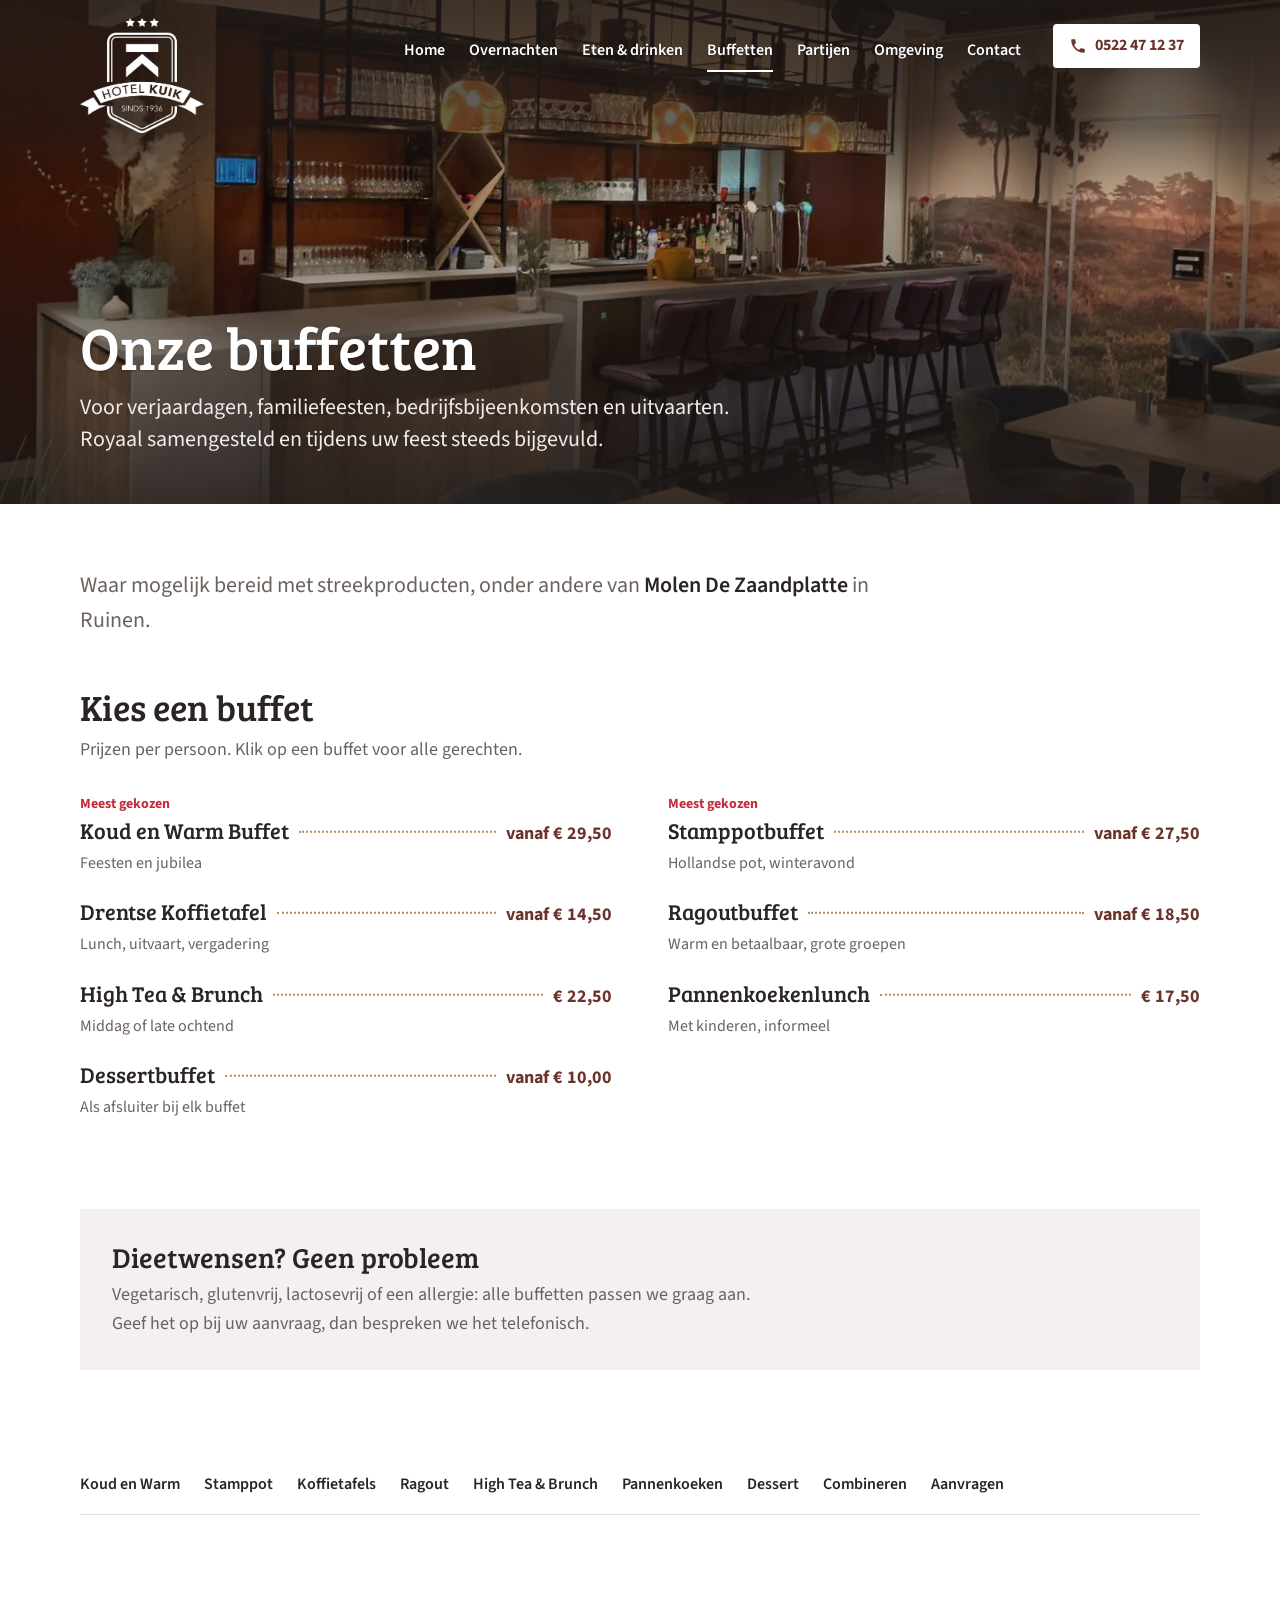
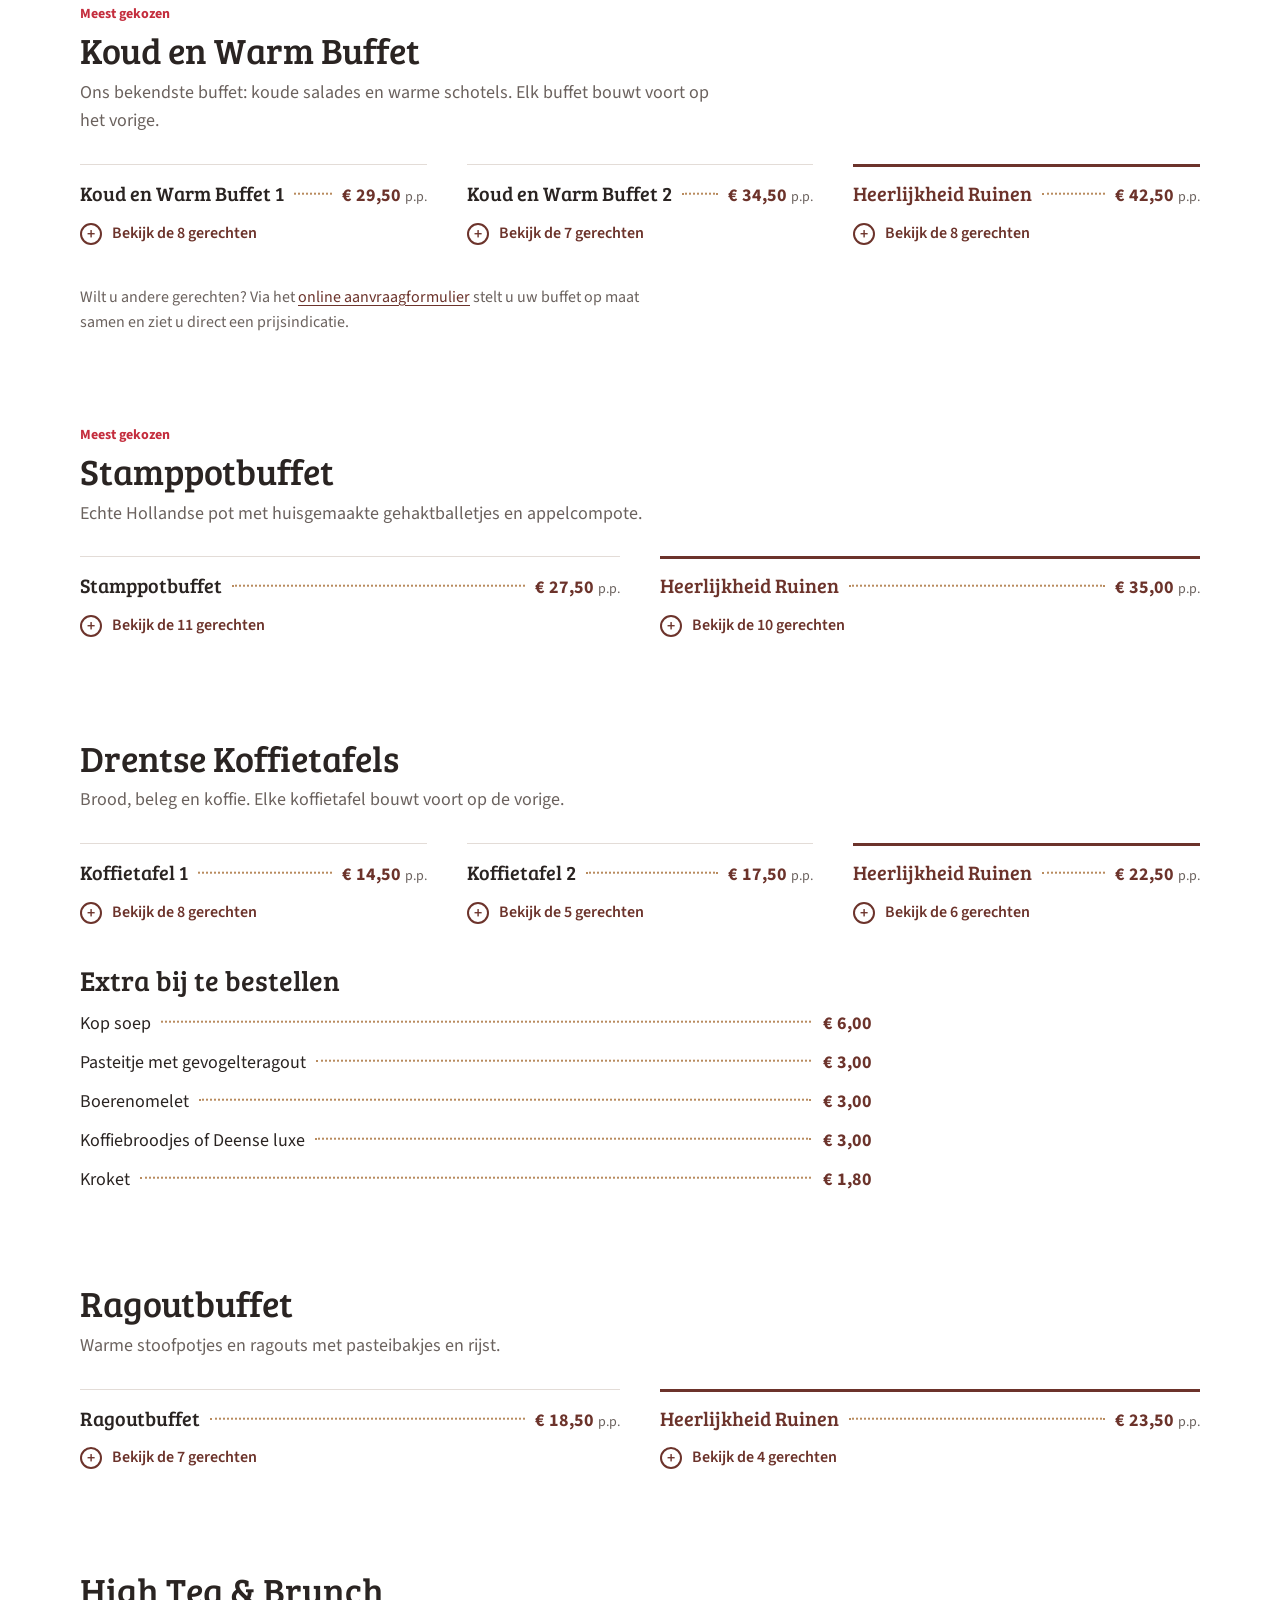
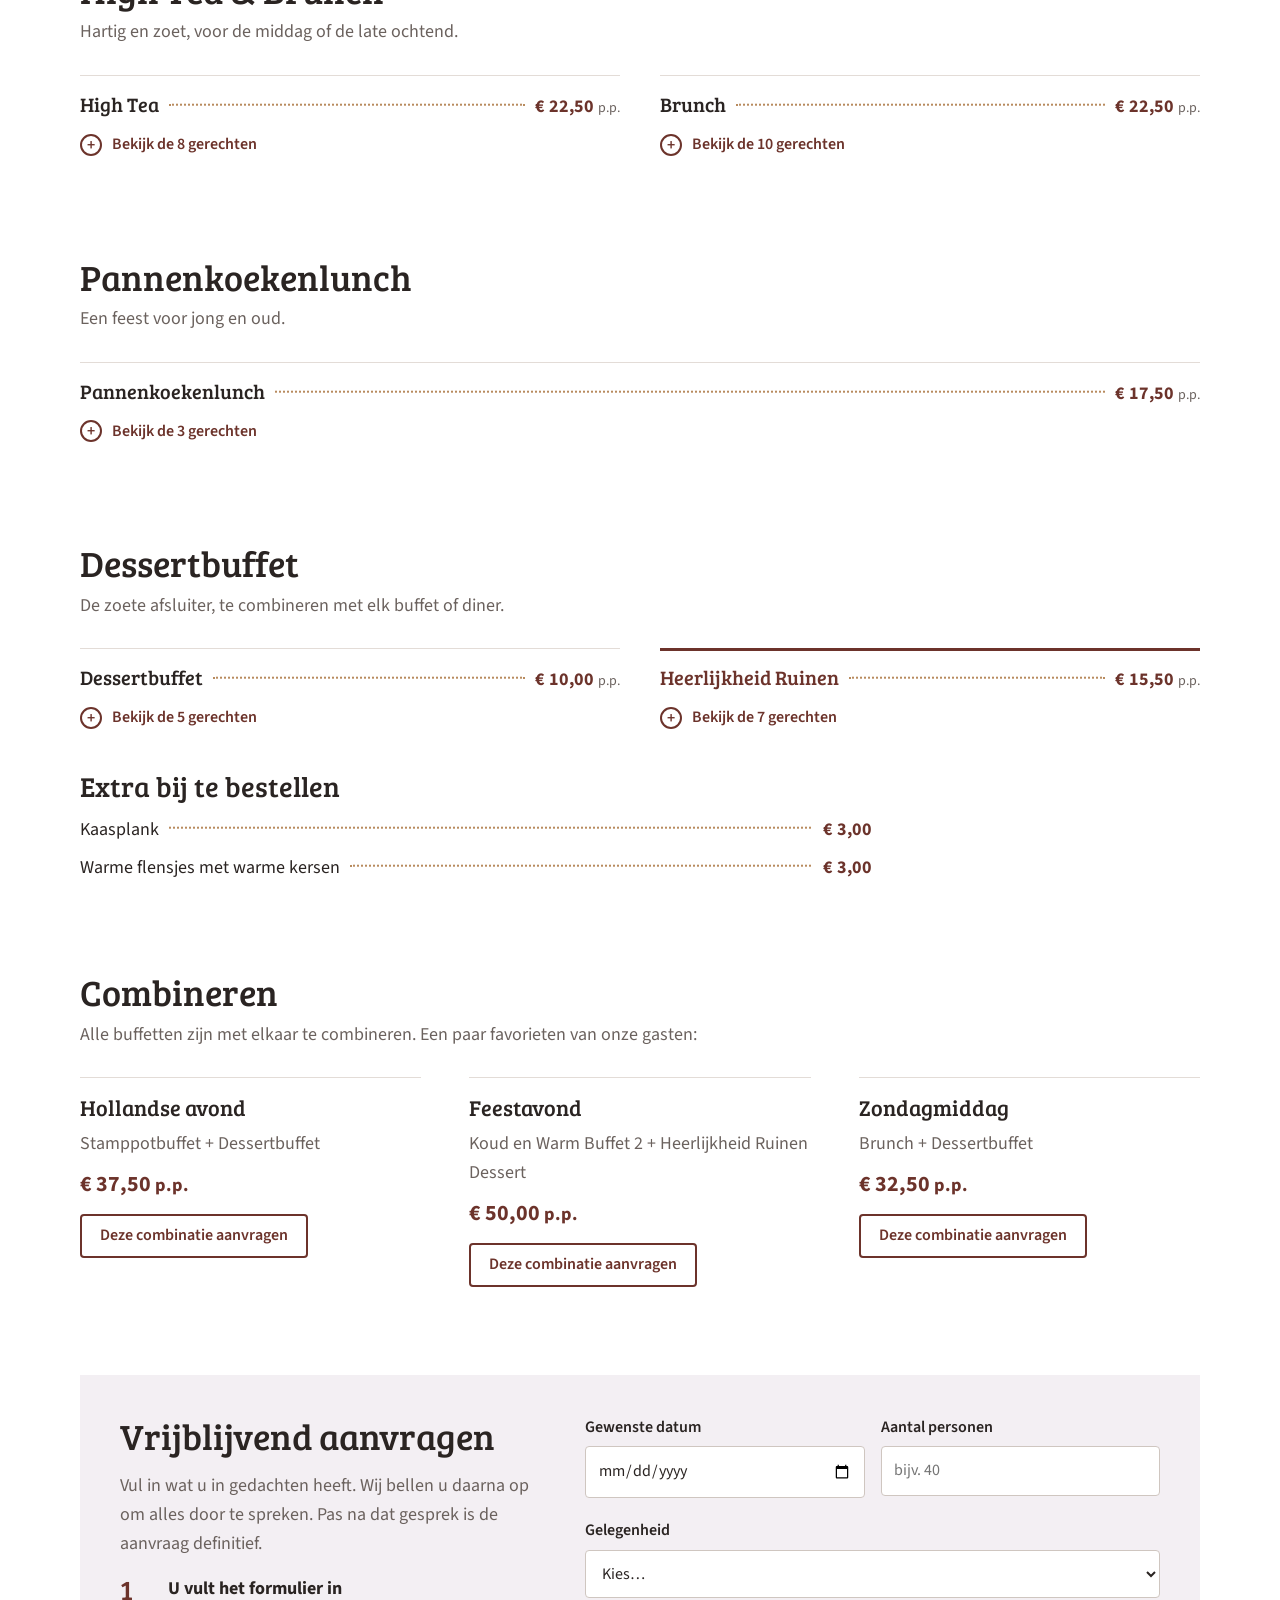
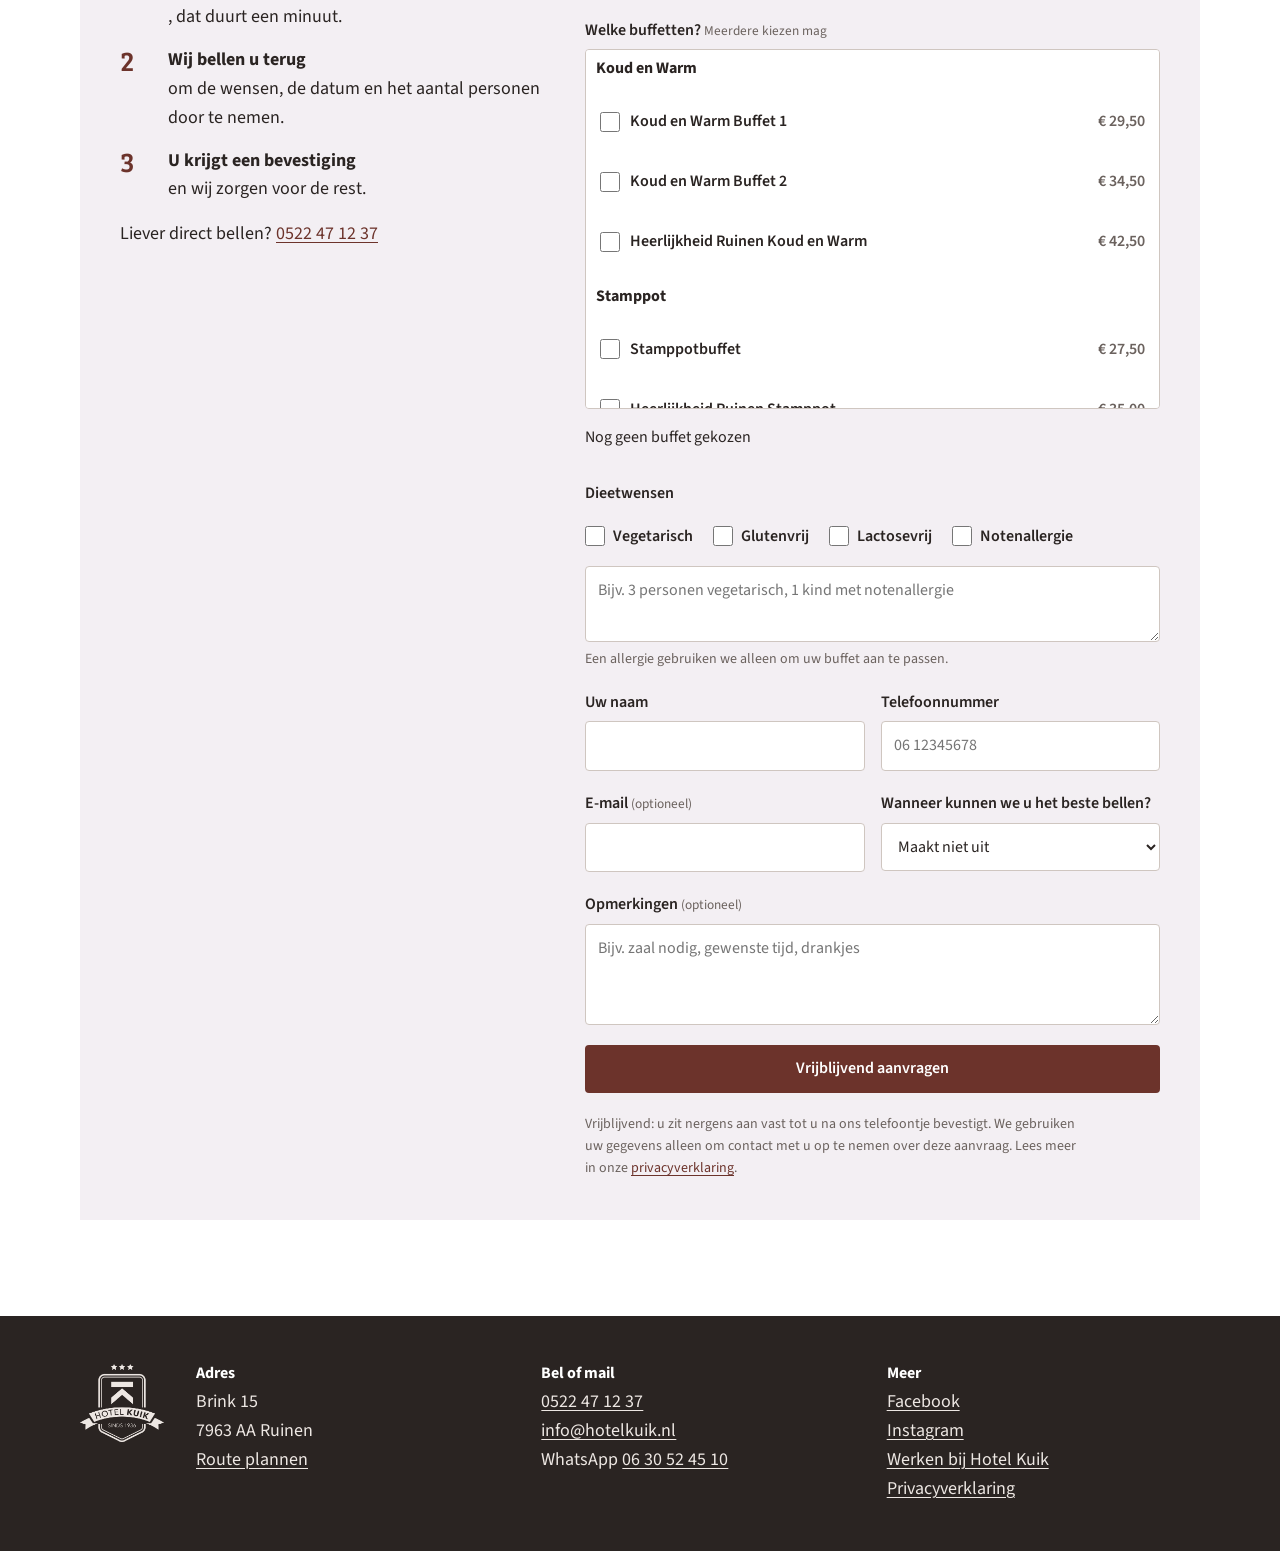
==== commit cbe4a7ee: "Dronebeelden in de kop van de homepage - Vlucht van de Mariakerk naar het hotel, naadloze lus van 13" ====
--- a/buffetten/index.html
+++ b/buffetten/index.html
@@ -71,7 +71,7 @@
         </div></details>
       </article>
     </div>
-    <p class="note">Wilt u andere gerechten? Zet het bij <a href="#aanvragen">uw aanvraag</a> onder opmerkingen, dan maken we samen een buffet op maat.</p>
+    <p class="note">Wilt u andere gerechten? Via het <a href="https://form.jotform.com/253505300199049">online aanvraagformulier</a> stelt u uw buffet op maat samen en ziet u direct een prijsindicatie.</p>
   </section>
 
   <section class="soort" id="stamppot">
@@ -173,7 +173,7 @@
     <div class="aanvraag-kop">
       <h2 id="aanvr">Vrijblijvend aanvragen</h2>
       <p>Vul in wat u in gedachten heeft. Wij bellen u daarna op om alles door te spreken. Pas na dat gesprek is de aanvraag definitief.</p>
-      <ol class="stappen"><li><span><b>U vult het formulier in</b> Dat duurt ongeveer een minuut.</span></li><li><span><b>Wij bellen u terug</b> om de wensen, de datum en het aantal personen door te nemen.</span></li><li><span><b>U krijgt een bevestiging</b> en wij zorgen voor de rest.</span></li></ol>
+      <ol class="stappen"><li><span><b>U vult het formulier in</b>, dat duurt een minuut.</span></li><li><span><b>Wij bellen u terug</b> om de wensen, de datum en het aantal personen door te nemen.</span></li><li><span><b>U krijgt een bevestiging</b> en wij zorgen voor de rest.</span></li></ol>
       <p class="contact">Liever direct bellen? <a href="tel:+31522471237">0522 47 12 37</a></p>
     </div>
 
@@ -186,22 +186,21 @@
       <div class="veld"><label for="f-gelegenheid">Gelegenheid</label>
         <select id="f-gelegenheid" name="gelegenheid"><option value="">Kies…</option><option>Verjaardag</option><option>Familiefeest</option><option>Jubileum</option><option>Bedrijfsbijeenkomst</option><option>Uitvaart</option><option>Anders</option></select></div>
 
-      <fieldset class="veld veld-groep"><legend class="label">Welke buffetten? <small>Meerdere kiezen mag</small></legend>
+      <div class="veld"><span class="label">Welke buffetten? <small>Meerdere kiezen mag</small></span>
         <div class="opties"><fieldset class="optgroep"><legend>Koud en Warm</legend><label class="opt"><input type="checkbox" name="buffet" id="b-kw1" value="kw1" data-prijs="29.5" data-naam="Koud en Warm Buffet 1"><span class="opt-naam">Koud en Warm Buffet 1</span><span class="opt-prijs">€ 29,50</span></label><label class="opt"><input type="checkbox" name="buffet" id="b-kw2" value="kw2" data-prijs="34.5" data-naam="Koud en Warm Buffet 2"><span class="opt-naam">Koud en Warm Buffet 2</span><span class="opt-prijs">€ 34,50</span></label><label class="opt"><input type="checkbox" name="buffet" id="b-kwr" value="kwr" data-prijs="42.5" data-naam="Heerlijkheid Ruinen Koud en Warm"><span class="opt-naam">Heerlijkheid Ruinen Koud en Warm</span><span class="opt-prijs">€ 42,50</span></label></fieldset><fieldset class="optgroep"><legend>Stamppot</legend><label class="opt"><input type="checkbox" name="buffet" id="b-st" value="st" data-prijs="27.5" data-naam="Stamppotbuffet"><span class="opt-naam">Stamppotbuffet</span><span class="opt-prijs">€ 27,50</span></label><label class="opt"><input type="checkbox" name="buffet" id="b-str" value="str" data-prijs="35.0" data-naam="Heerlijkheid Ruinen Stamppot"><span class="opt-naam">Heerlijkheid Ruinen Stamppot</span><span class="opt-prijs">€ 35,00</span></label></fieldset><fieldset class="optgroep"><legend>Koffietafels</legend><label class="opt"><input type="checkbox" name="buffet" id="b-k1" value="k1" data-prijs="14.5" data-naam="Koffietafel 1"><span class="opt-naam">Koffietafel 1</span><span class="opt-prijs">€ 14,50</span></label><label class="opt"><input type="checkbox" name="buffet" id="b-k2" value="k2" data-prijs="17.5" data-naam="Koffietafel 2"><span class="opt-naam">Koffietafel 2</span><span class="opt-prijs">€ 17,50</span></label><label class="opt"><input type="checkbox" name="buffet" id="b-kr" value="kr" data-prijs="22.5" data-naam="Heerlijkheid Ruinen Koffietafel"><span class="opt-naam">Heerlijkheid Ruinen Koffietafel</span><span class="opt-prijs">€ 22,50</span></label></fieldset><fieldset class="optgroep"><legend>Ragout</legend><label class="opt"><input type="checkbox" name="buffet" id="b-r" value="r" data-prijs="18.5" data-naam="Ragoutbuffet"><span class="opt-naam">Ragoutbuffet</span><span class="opt-prijs">€ 18,50</span></label><label class="opt"><input type="checkbox" name="buffet" id="b-rr" value="rr" data-prijs="23.5" data-naam="Heerlijkheid Ruinen Ragout"><span class="opt-naam">Heerlijkheid Ruinen Ragout</span><span class="opt-prijs">€ 23,50</span></label></fieldset><fieldset class="optgroep"><legend>High Tea & Brunch</legend><label class="opt"><input type="checkbox" name="buffet" id="b-ht" value="ht" data-prijs="22.5" data-naam="High Tea"><span class="opt-naam">High Tea</span><span class="opt-prijs">€ 22,50</span></label><label class="opt"><input type="checkbox" name="buffet" id="b-br" value="br" data-prijs="22.5" data-naam="Brunch"><span class="opt-naam">Brunch</span><span class="opt-prijs">€ 22,50</span></label></fieldset><fieldset class="optgroep"><legend>Pannenkoeken</legend><label class="opt"><input type="checkbox" name="buffet" id="b-p" value="p" data-prijs="17.5" data-naam="Pannenkoekenlunch"><span class="opt-naam">Pannenkoekenlunch</span><span class="opt-prijs">€ 17,50</span></label></fieldset><fieldset class="optgroep"><legend>Dessert</legend><label class="opt"><input type="checkbox" name="buffet" id="b-d" value="d" data-prijs="10.0" data-naam="Dessertbuffet"><span class="opt-naam">Dessertbuffet</span><span class="opt-prijs">€ 10,00</span></label><label class="opt"><input type="checkbox" name="buffet" id="b-dr" value="dr" data-prijs="15.5" data-naam="Heerlijkheid Ruinen Dessert"><span class="opt-naam">Heerlijkheid Ruinen Dessert</span><span class="opt-prijs">€ 15,50</span></label></fieldset></div>
         <div class="totaal" id="f-totaal" aria-live="polite">Nog geen buffet gekozen</div>
-      </fieldset>
-
-      <fieldset class="veld veld-groep"><legend class="label">Dieetwensen</legend>
+      </div>
+
+      <div class="veld"><span class="label">Dieetwensen</span>
         <div class="chips">
           <label class="chip"><input type="checkbox" name="dieet" id="d-veg" value="Vegetarisch"><span>Vegetarisch</span></label>
           <label class="chip"><input type="checkbox" name="dieet" id="d-glu" value="Glutenvrij"><span>Glutenvrij</span></label>
           <label class="chip"><input type="checkbox" name="dieet" id="d-lac" value="Lactosevrij"><span>Lactosevrij</span></label>
           <label class="chip"><input type="checkbox" name="dieet" id="d-noot" value="Notenallergie"><span>Notenallergie</span></label>
         </div>
-        <label for="f-dieet" class="sub-label">Toelichting (optioneel), bijvoorbeeld wie welk dieet heeft</label>
         <textarea id="f-dieet" name="dieetToelichting" rows="2" placeholder="Bijv. 3 personen vegetarisch, 1 kind met notenallergie"></textarea>
         <p class="klein">Een allergie gebruiken we alleen om uw buffet aan te passen.</p>
-      </fieldset>
+      </div>
 
       <div class="veld-rij">
         <div class="veld"><label for="f-naam">Uw naam</label><input type="text" id="f-naam" name="naam" autocomplete="name" required></div>
--- a/assets/site.css
+++ b/assets/site.css
@@ -194,7 +194,7 @@
 .formulier input[type=text],.formulier input[type=tel],.formulier input[type=email],.formulier input[type=date],.formulier input[type=number],.formulier select,.formulier textarea{font:inherit;font-size:var(--t-s);color:var(--inkt);background:var(--wit);border:1px solid #CFC6C0;border-radius:4px;padding:11px 12px;width:100%;min-height:48px}
 .formulier textarea{resize:vertical}
 .formulier [aria-invalid=true]{border:2px solid var(--fout)}
-.opties{display:flex;flex-direction:column;gap:6px;padding:6px 10px;border:1px solid #CFC6C0;border-radius:4px;background:var(--wit)}
+.opties{display:flex;flex-direction:column;gap:6px;max-height:360px;overflow-y:auto;padding:6px 10px;border:1px solid #CFC6C0;border-radius:4px;background:var(--wit)}
 .optgroep{border:0;margin:0;padding:6px 0}
 .optgroep legend{font-weight:700;font-size:var(--t-s);padding:0 0 4px}
 .opt{display:grid;grid-template-columns:auto 1fr auto;gap:10px;align-items:center;padding:6px 4px;cursor:pointer;border-radius:4px}
@@ -225,21 +225,6 @@
 .held.zonder .held-tekst{padding-block:220px 56px}
 .held-bijschrift{top:auto;bottom:12px}
 @media (max-width:1060px){.held-tekst,.held.zonder .held-tekst{padding-top:190px}}
-@media (max-width:700px){.held-tekst,.held.zonder .held-tekst{padding-top:224px}}
-@media (max-width:360px){.held-tekst,.held.zonder .held-tekst{padding-top:268px}}
-
-/* lange buffetnamen breken af op een smal scherm in plaats van de pagina breder te maken */
-.prijsband h3{min-width:0;overflow-wrap:break-word;hyphens:auto;hyphenate-limit-chars:12 5 5}
-
-/* groepen in het formulier (fieldset) zonder standaardrand */
-.veld-groep{border:0;margin:0;padding:0;min-width:0;display:flex;flex-direction:column;gap:8px}
-.veld-groep>legend{padding:0;margin-bottom:8px}
-.veld-groep>legend.label{font-weight:600;font-size:var(--t-s)}
-.veld label.sub-label{font-weight:400;font-size:var(--t-xs);color:var(--grijs)}
-
-/* pagina niet gevonden */
-.niet-gevonden{display:flex;flex-direction:column;gap:20px;padding-block:48px 64px;max-width:40em}
-.niet-gevonden ul{margin:0;padding-left:1.2em;display:flex;flex-direction:column;gap:6px}
 
 /* ---------- verbeteringen uit de review ---------- */
 /* regels niet te lang: rond de 70 tekens */
@@ -264,3 +249,8 @@
 .gasten-citaat p{max-width:none}
 .gasten-citaat footer{font-family:var(--tekst);font-size:var(--t-s);color:var(--grijs);margin-top:12px}
 @media (max-width:860px){.gasten{grid-template-columns:1fr}.gasten-citaat{font-size:1.375rem}}
+
+/* dronefilm in de kop van de homepage */
+.held .film{opacity:0;transition:opacity .9s ease}
+.held .film.aan{opacity:1}
+@media (prefers-reduced-motion:reduce){.held .film{display:none}}
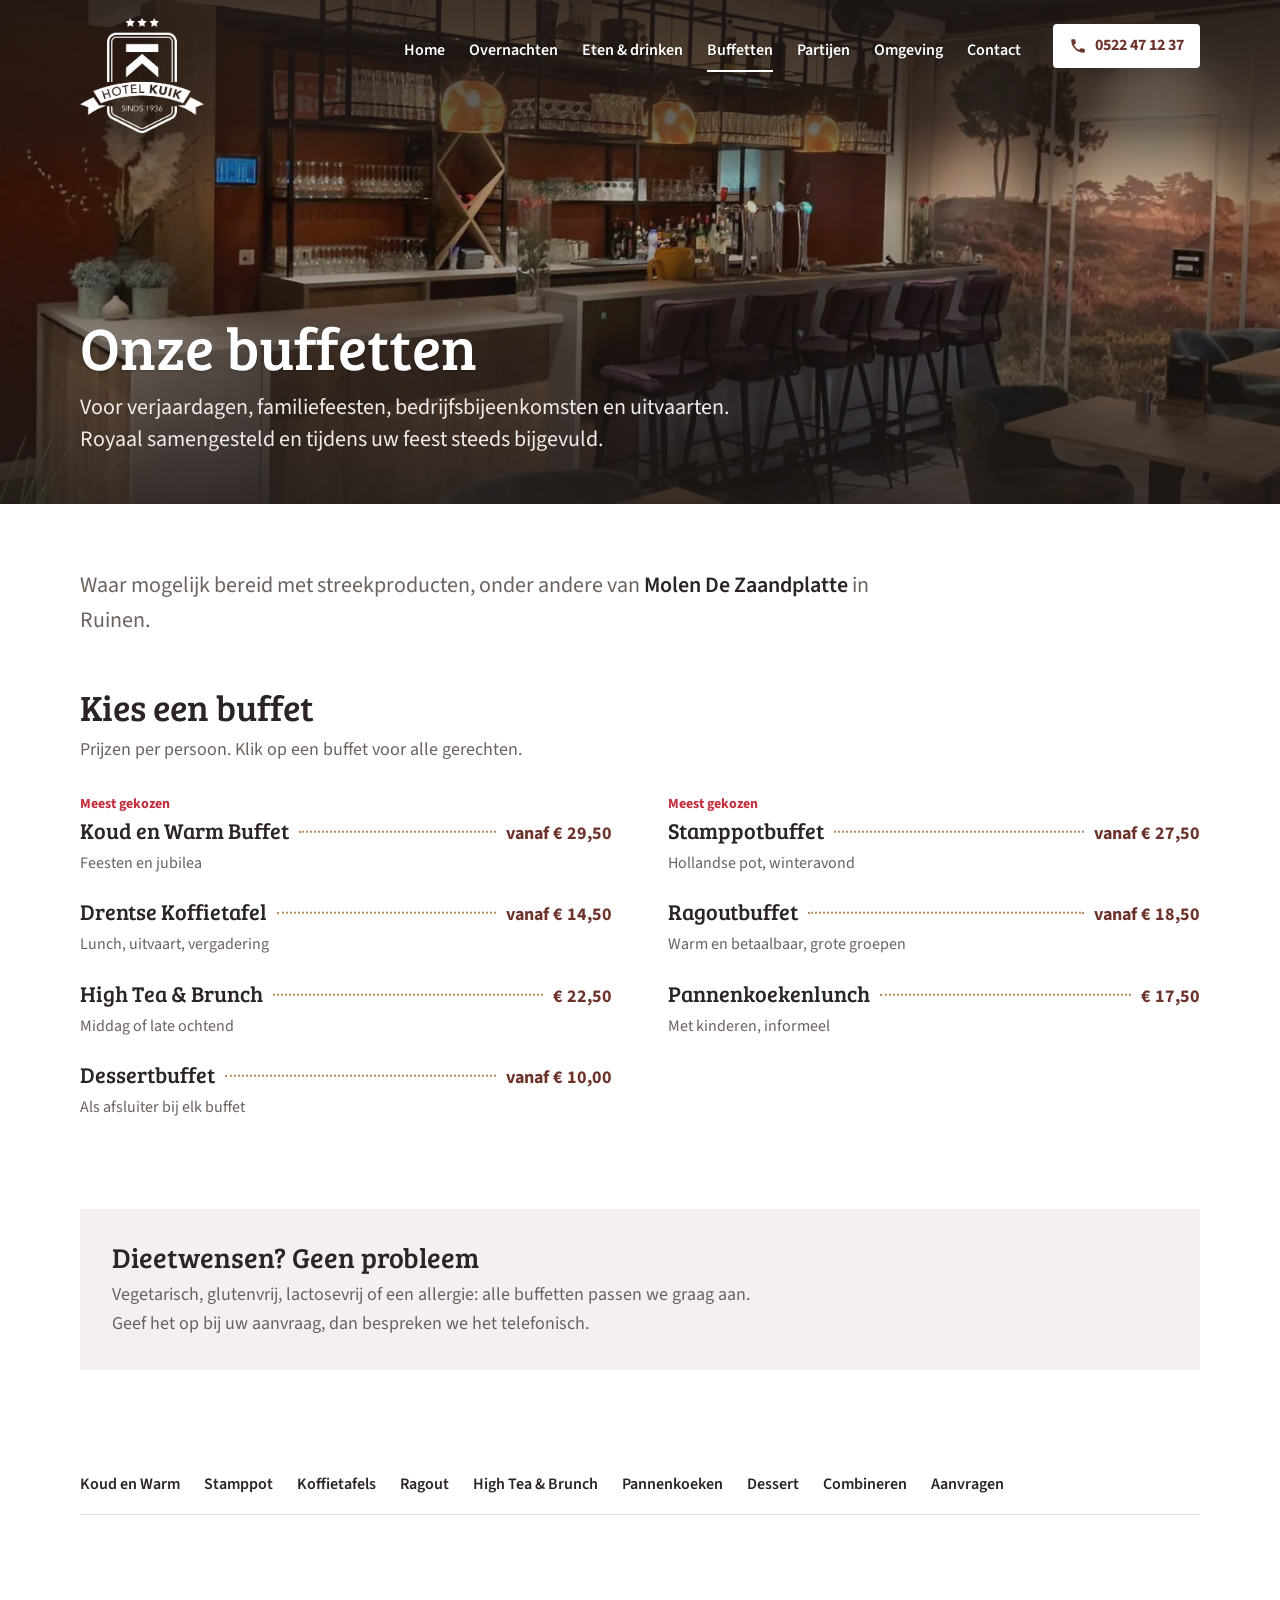
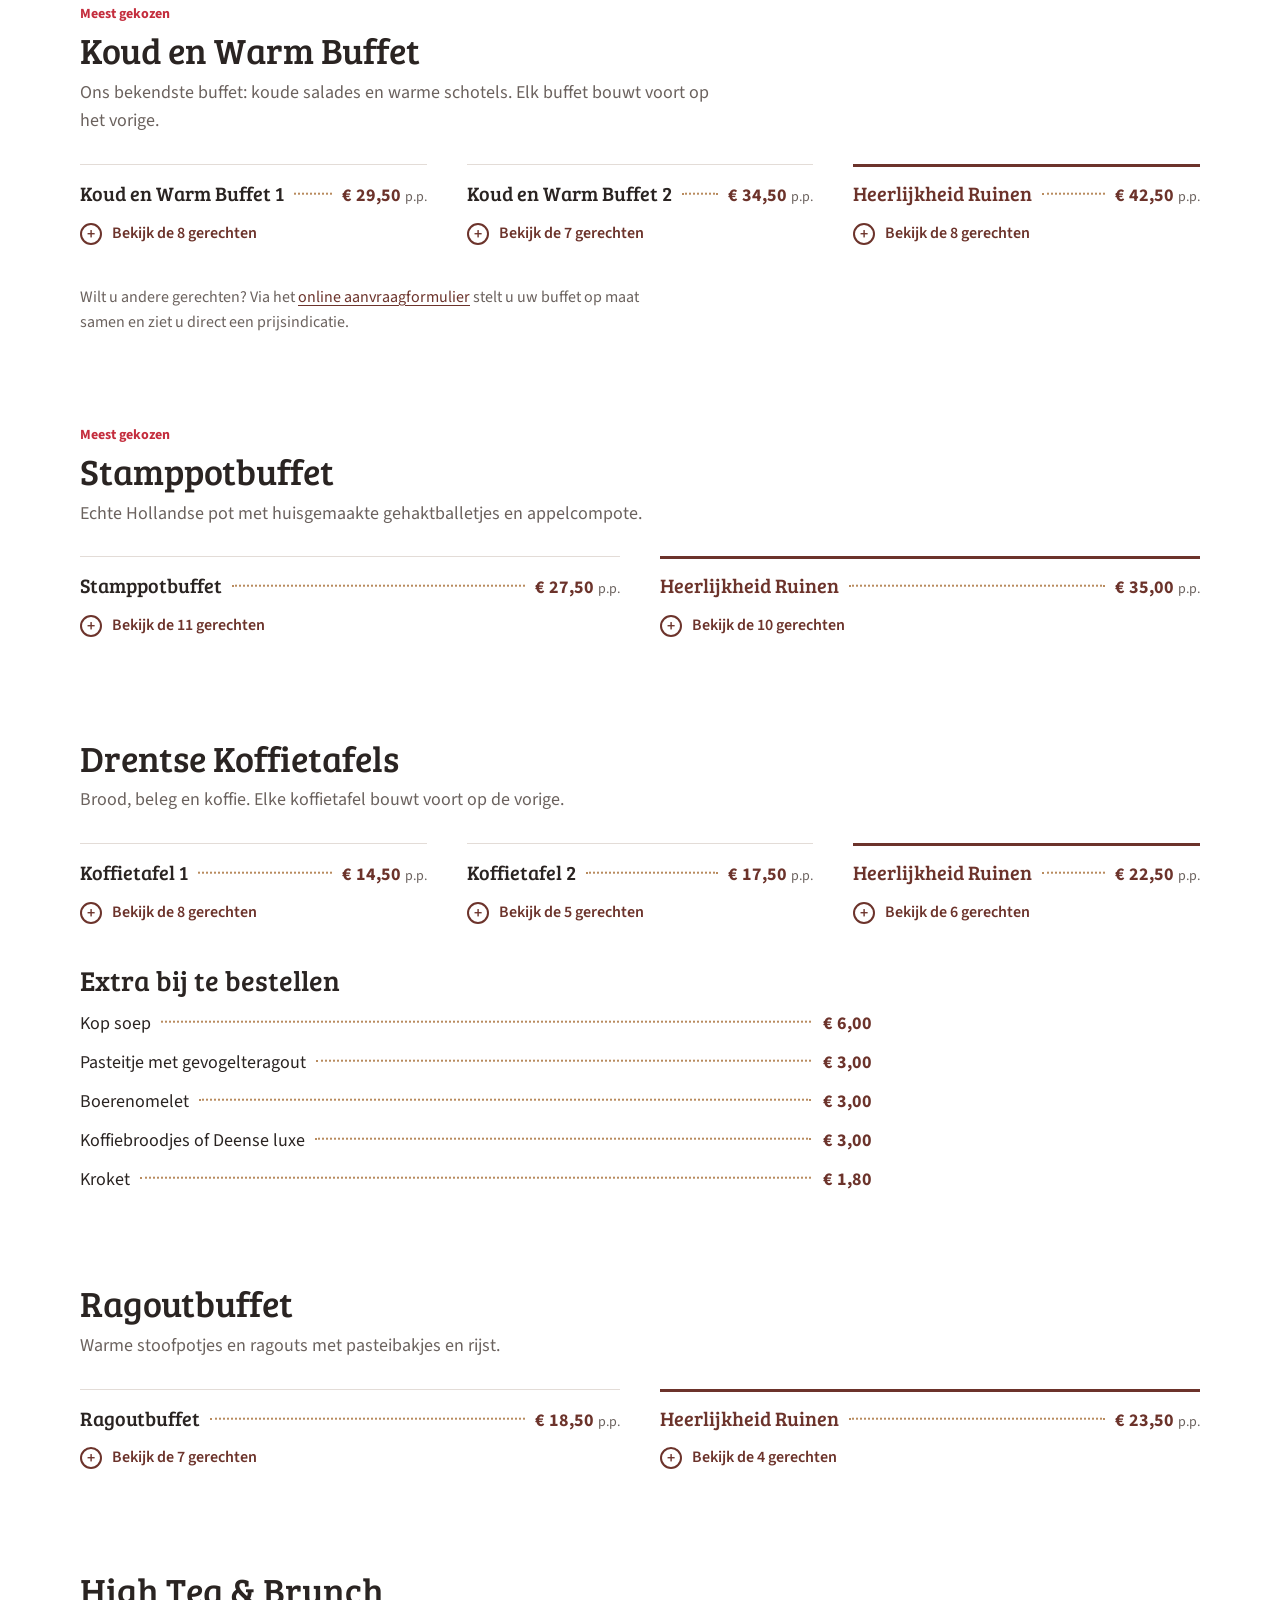
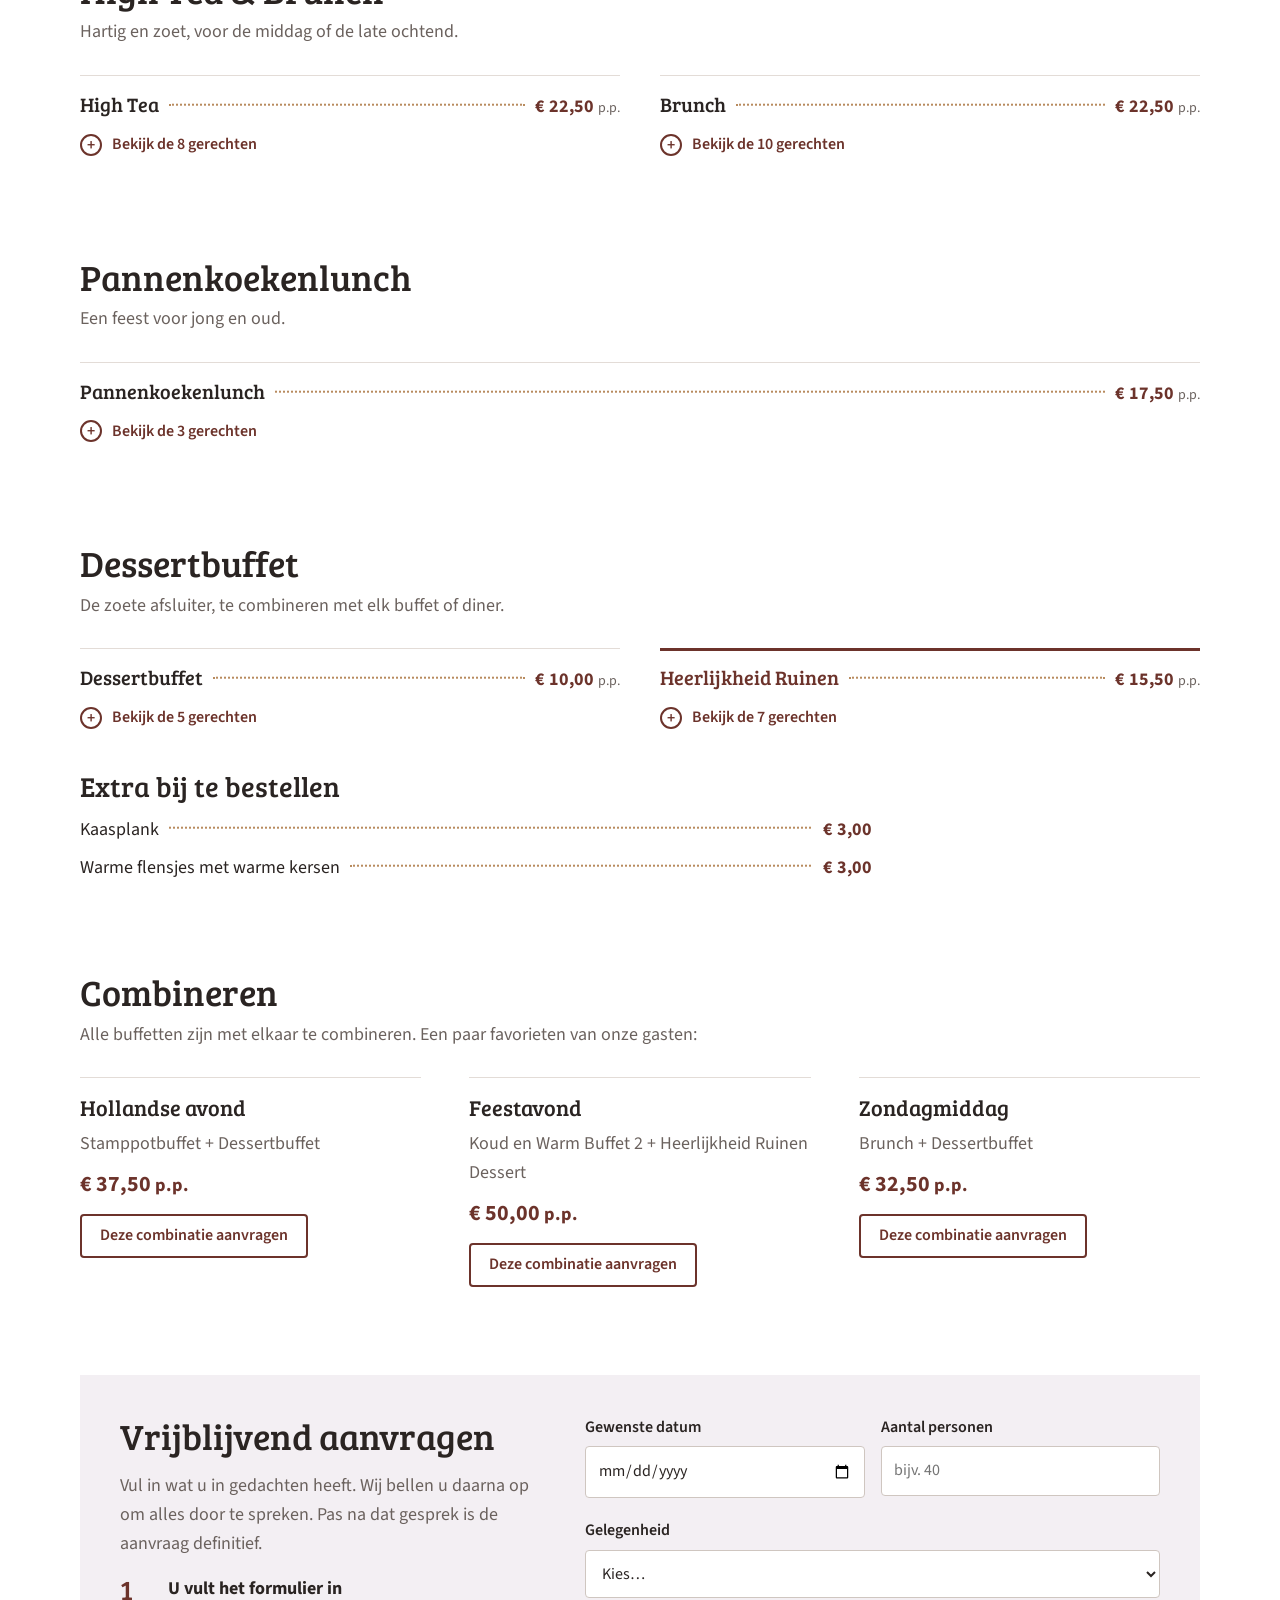
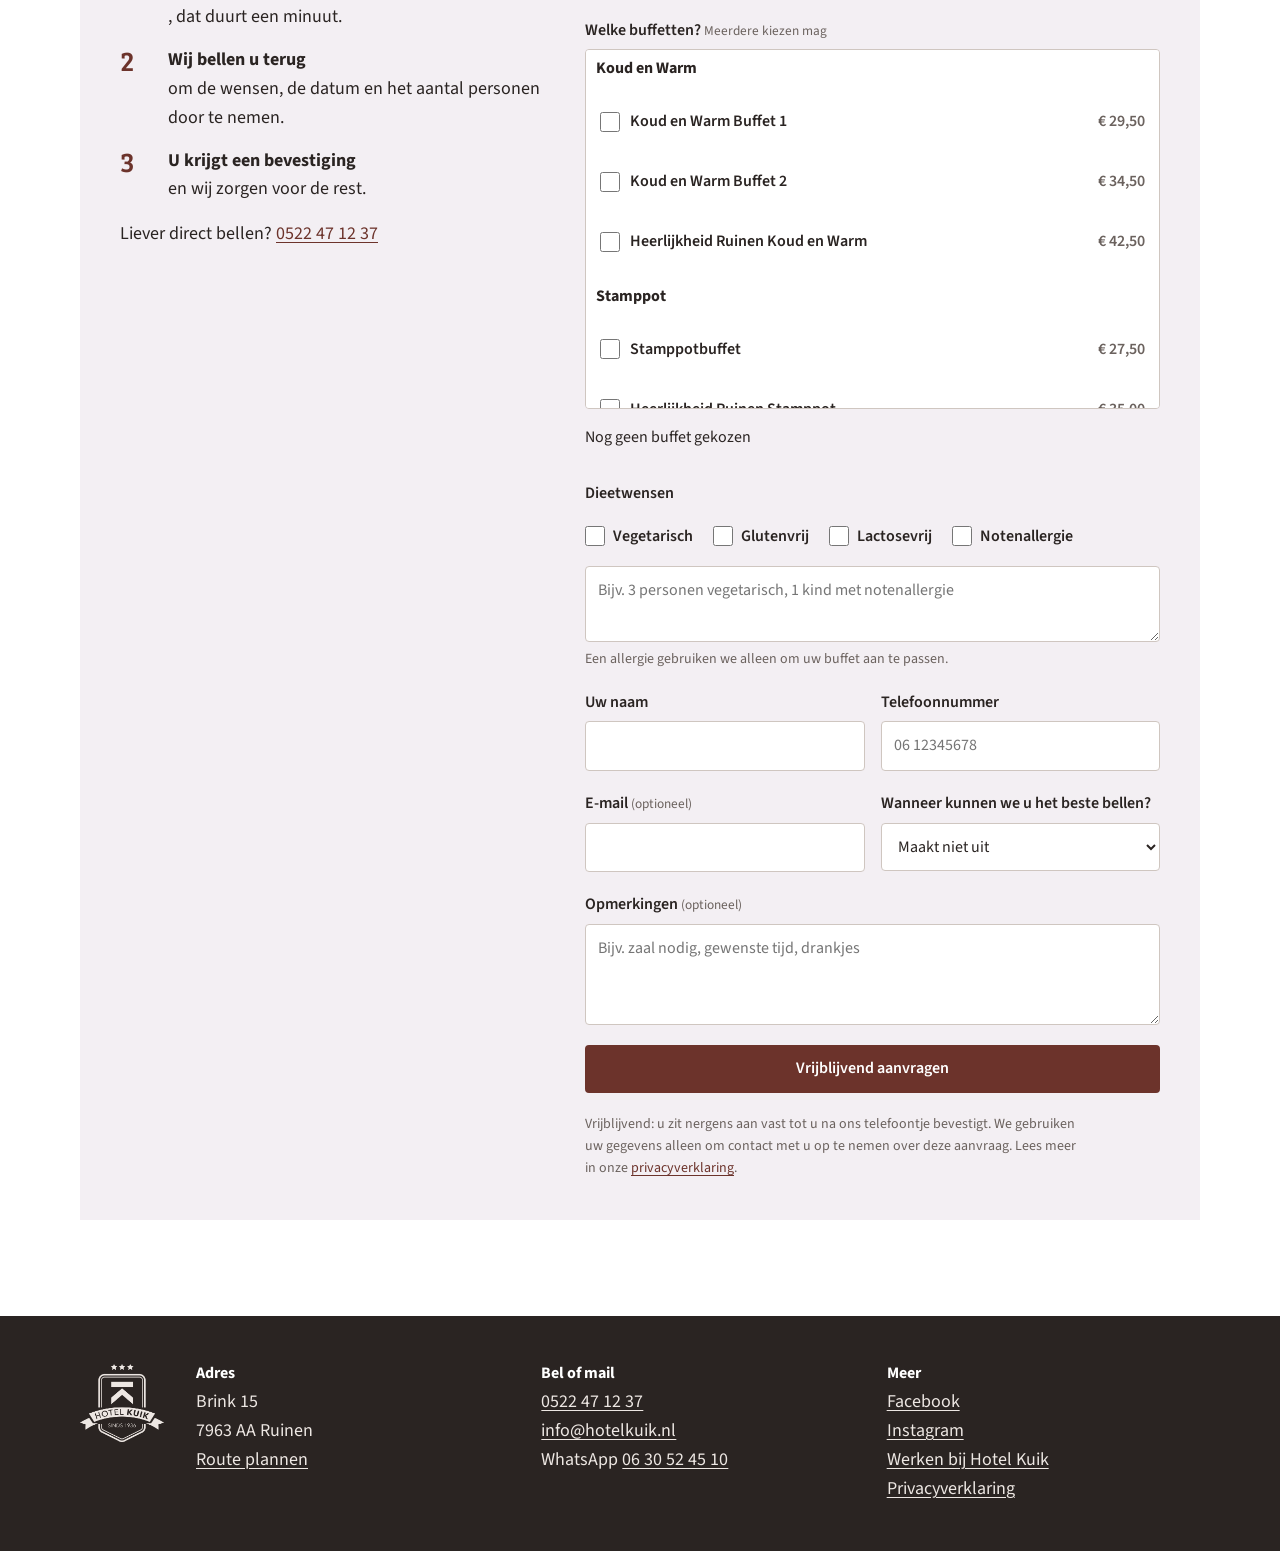
==== commit 4169c537: "Dronefilm start ook als de browser het afspelen eerst tegenhoudt Co-Authored-By: Claude Opus 5 <nore" ====
--- a/buffetten/index.html
+++ b/buffetten/index.html
@@ -13,9 +13,9 @@
 <meta property="og:image" content="https://www.hotelkuik.nl/assets/img/restaurant.jpg">
 <link rel="icon" type="image/png" href="../assets/img/icoon.png">
 <link rel="preload" href="../assets/fonts/source-sans-400.woff2" as="font" type="font/woff2" crossorigin>
-<link rel="stylesheet" href="../assets/basis.css?v=9">
-<link rel="stylesheet" href="../assets/site.css?v=9">
-<script src="../assets/site.js?v=9" defer></script>
+<link rel="stylesheet" href="../assets/basis.css?v=10">
+<link rel="stylesheet" href="../assets/site.css?v=10">
+<script src="../assets/site.js?v=10" defer></script>
 </head>
 <body>
 <header class="site"><div class="binnen">
